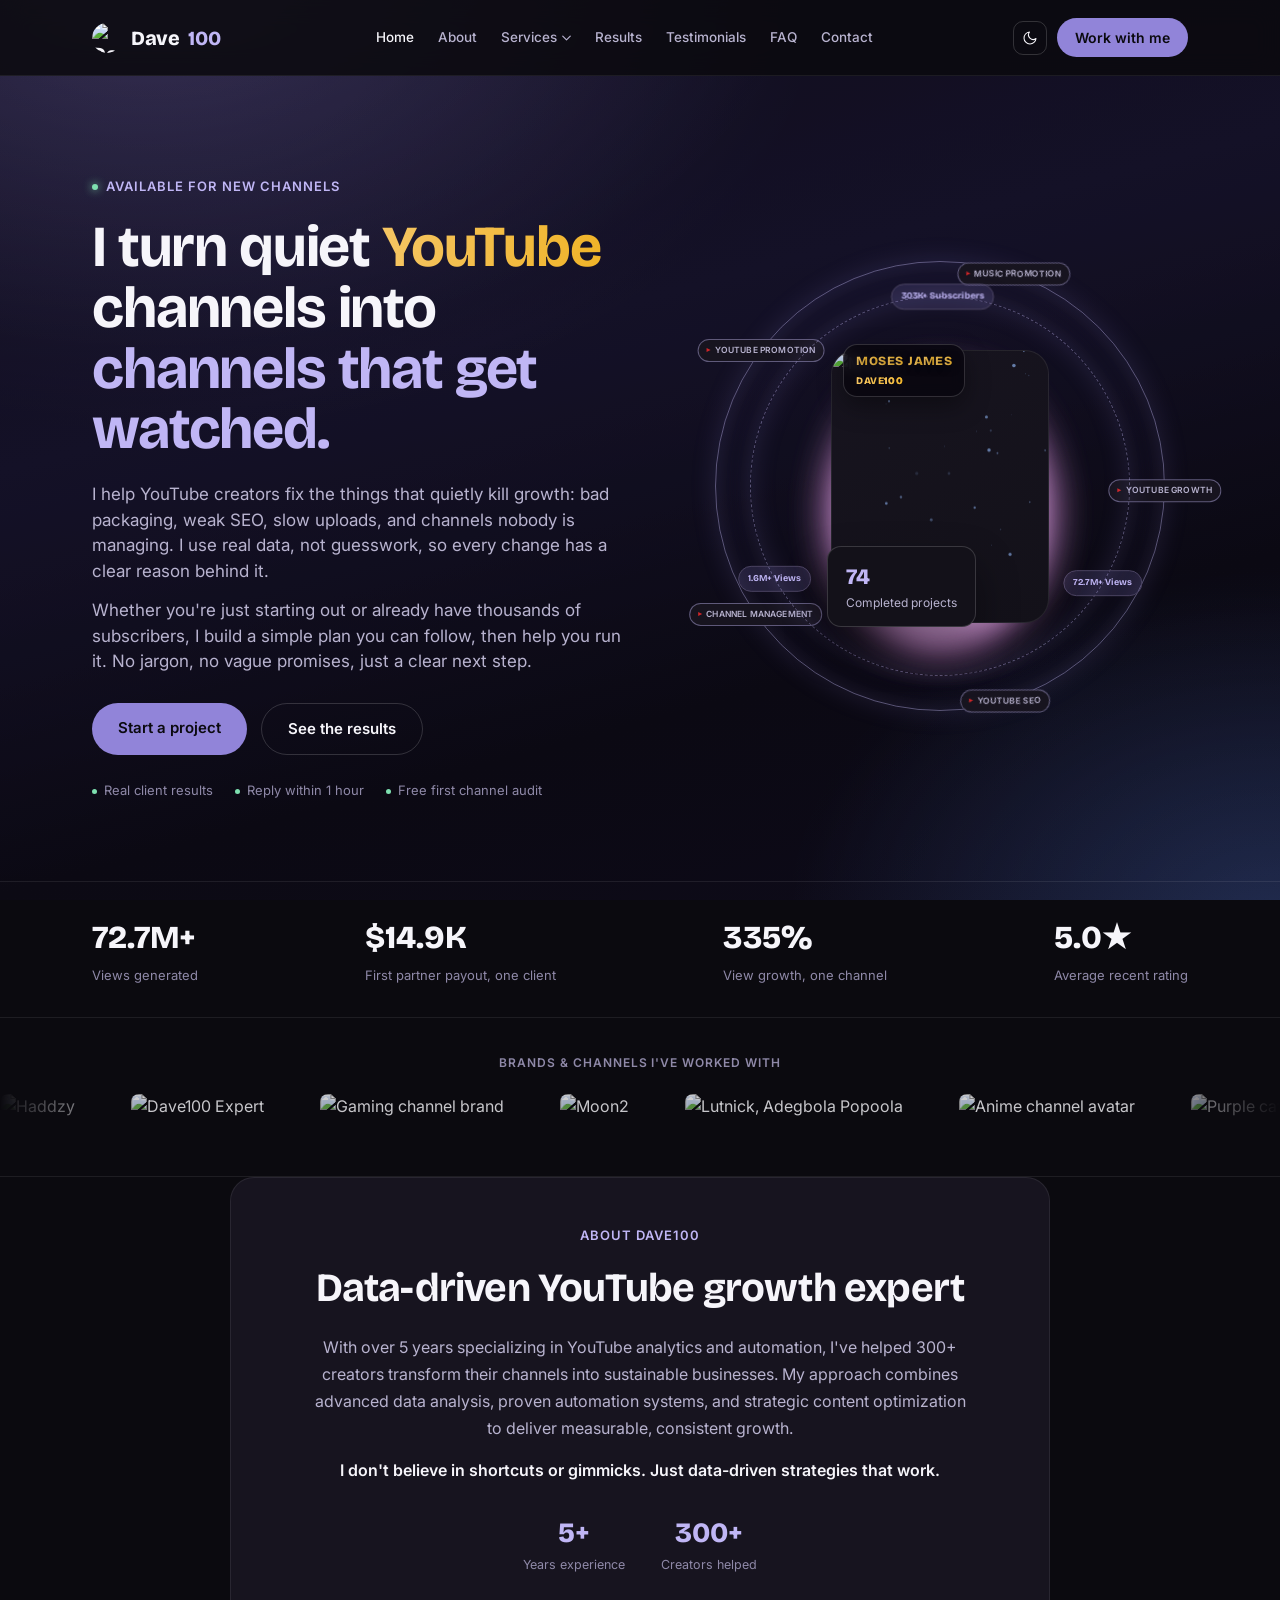
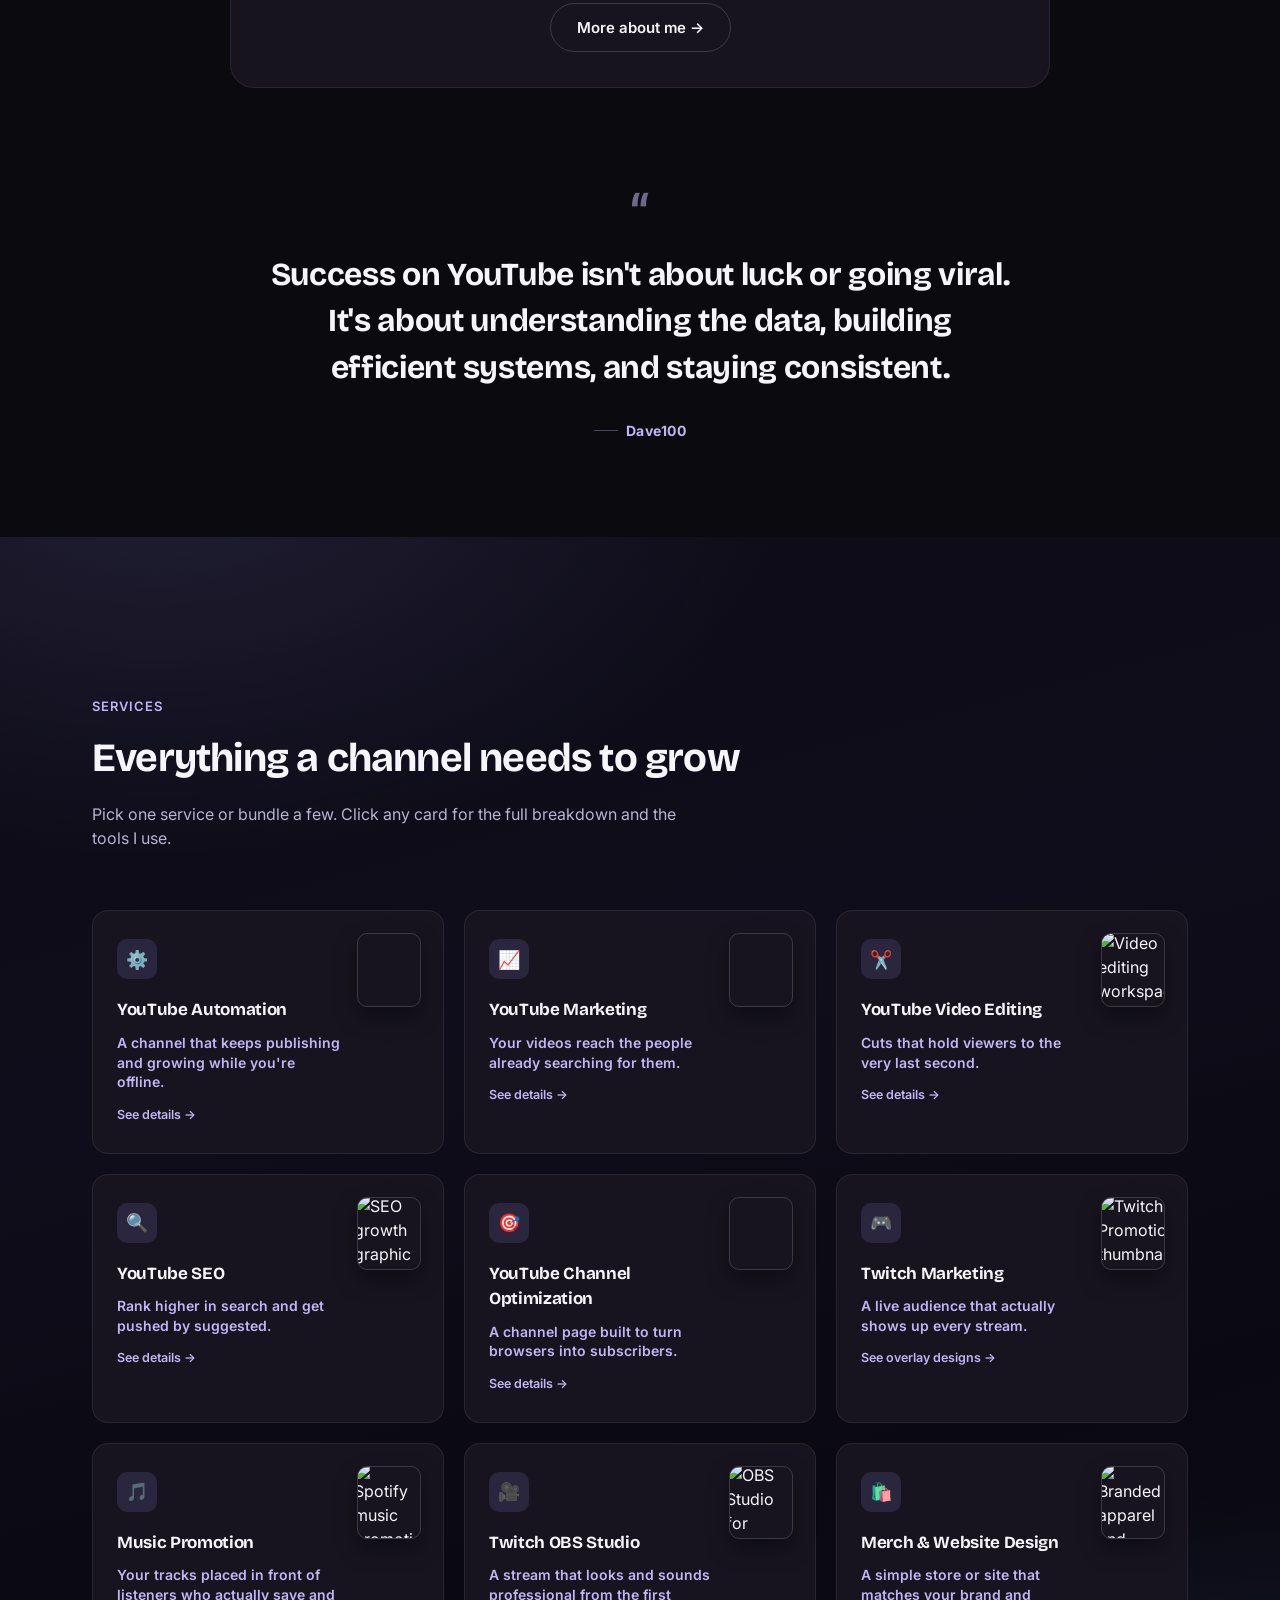
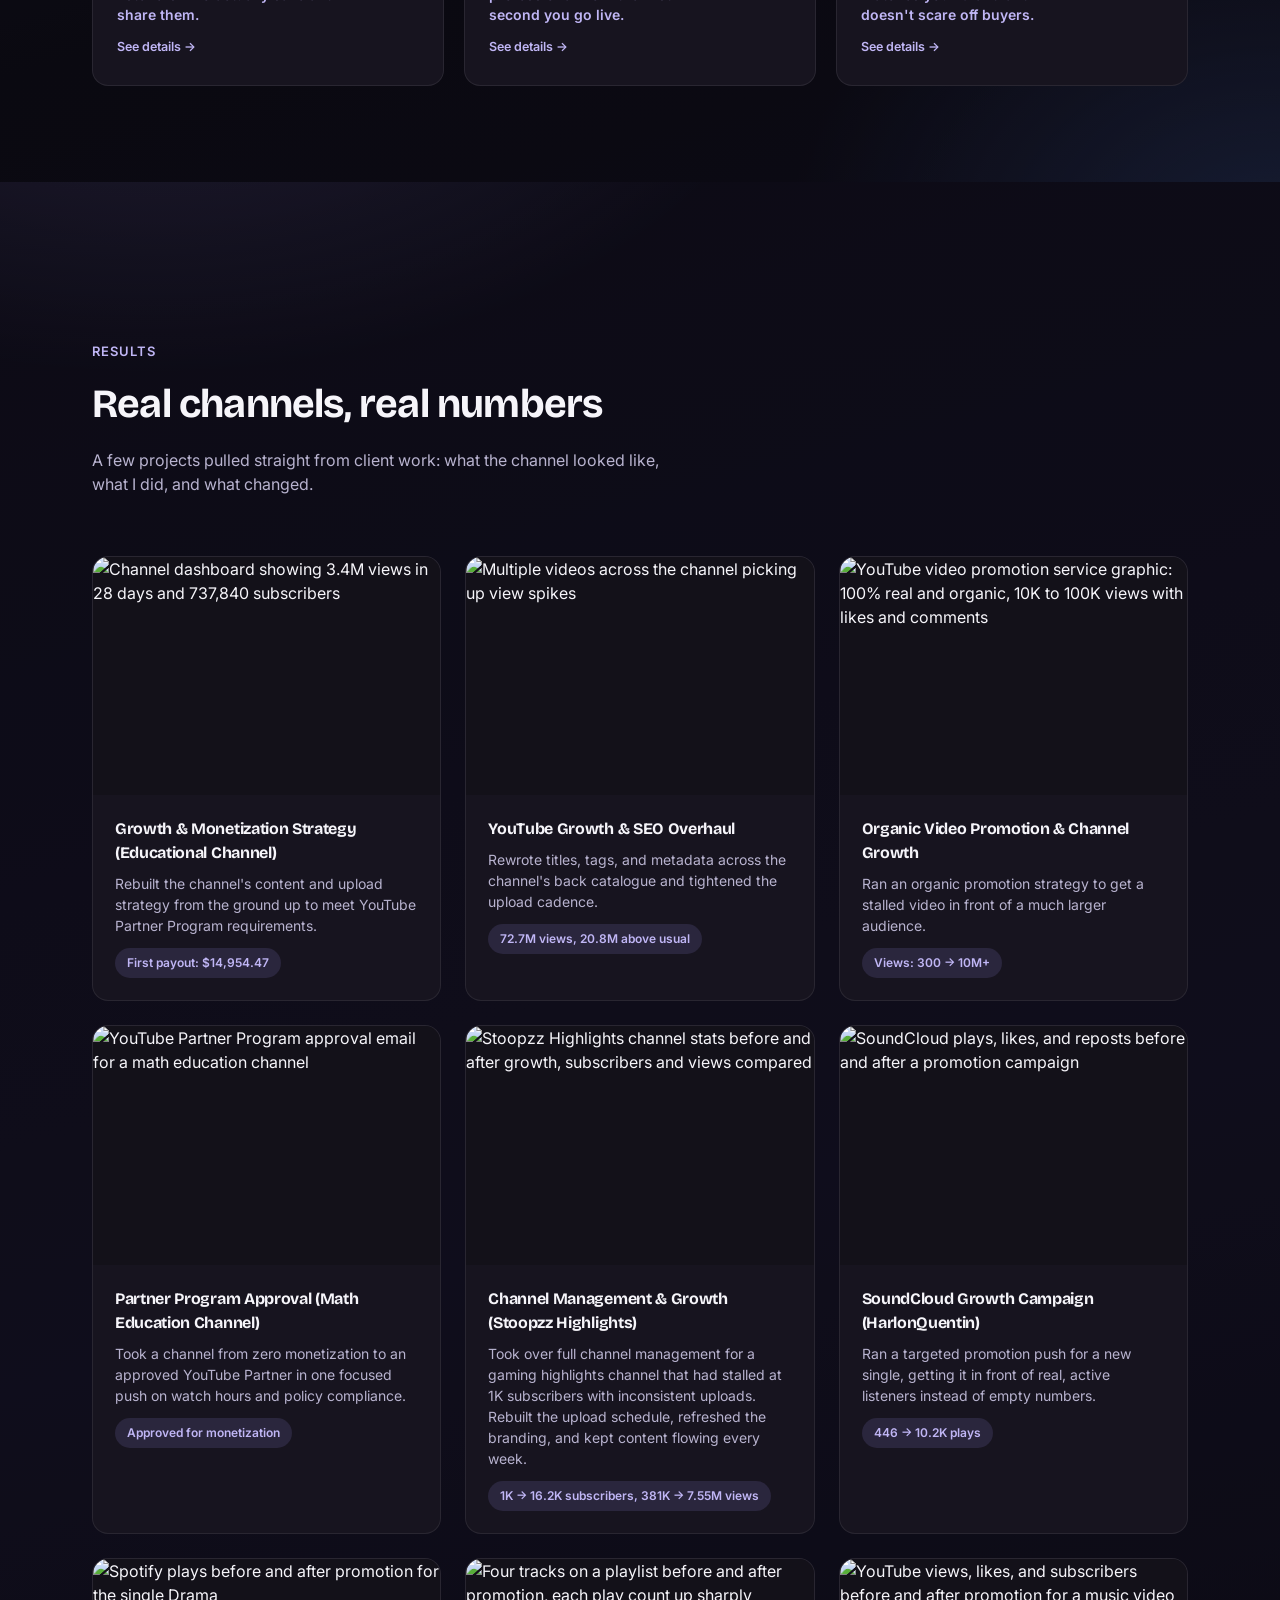
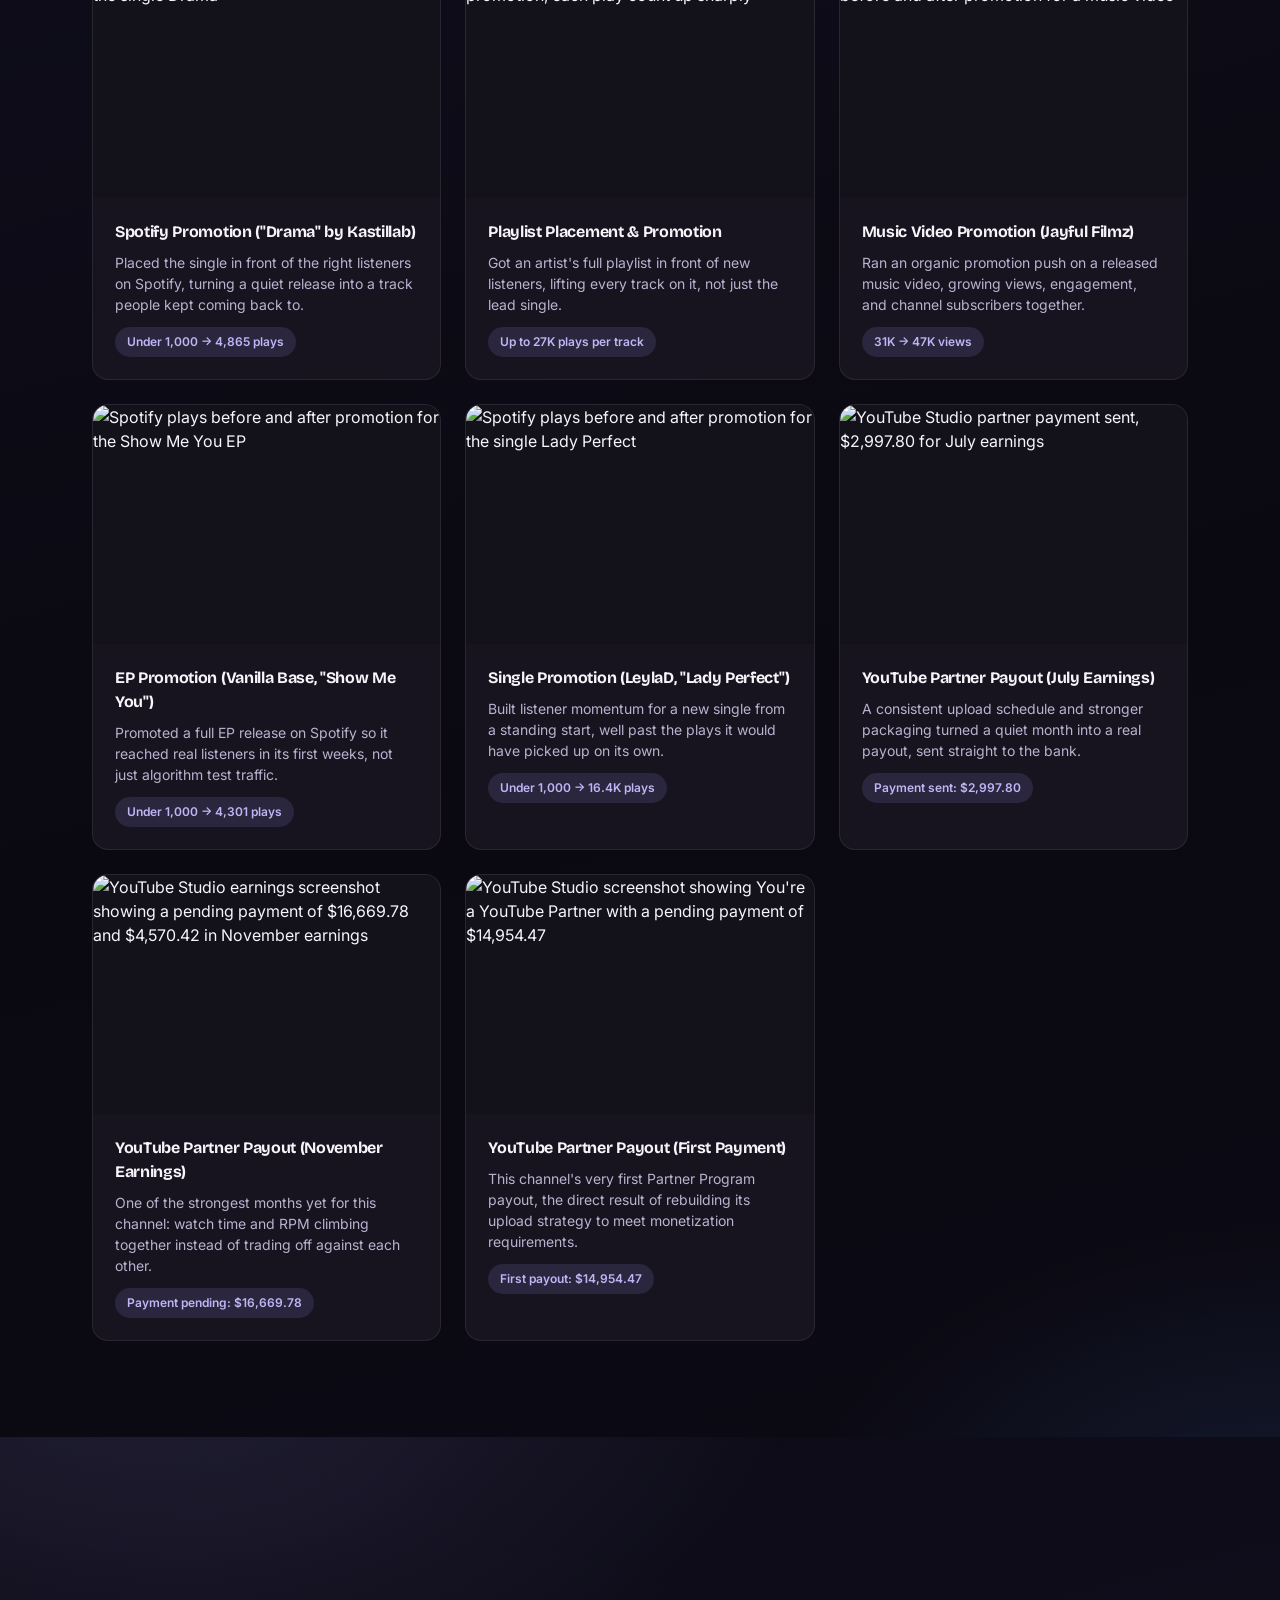
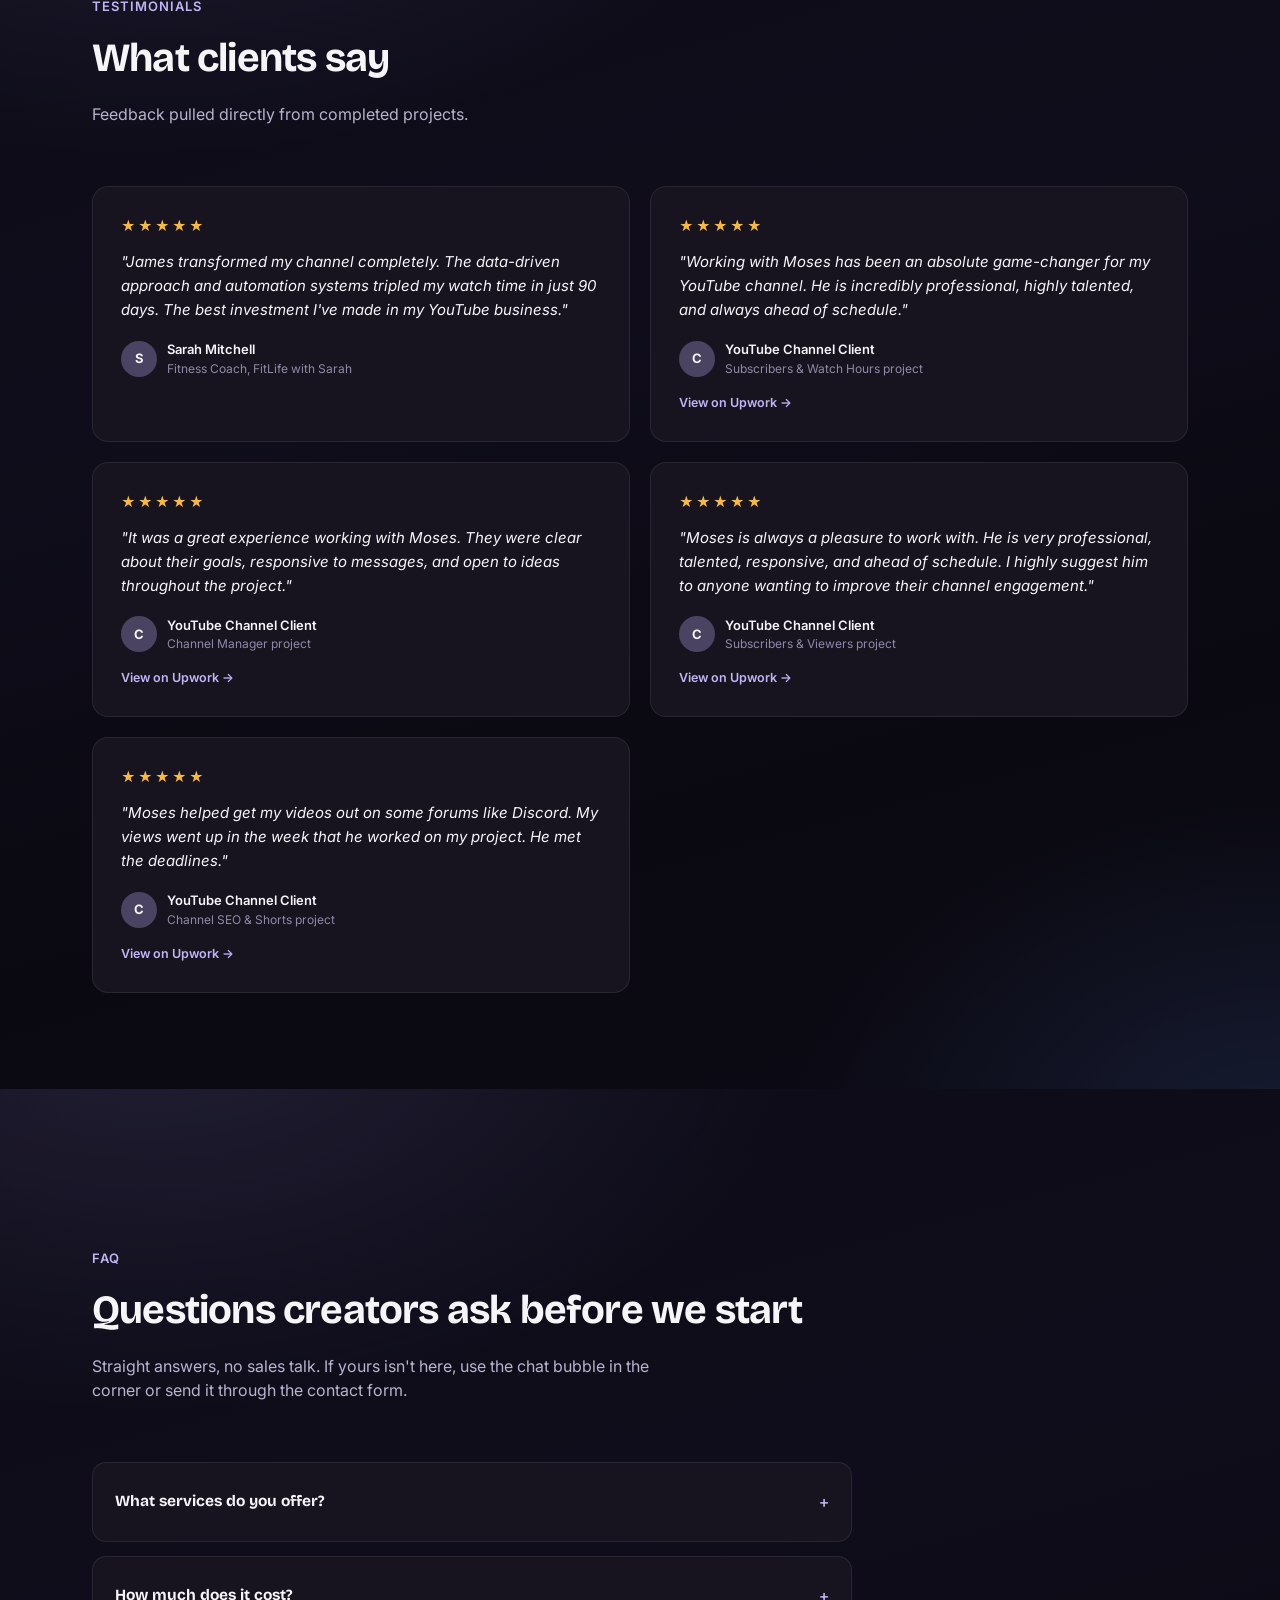
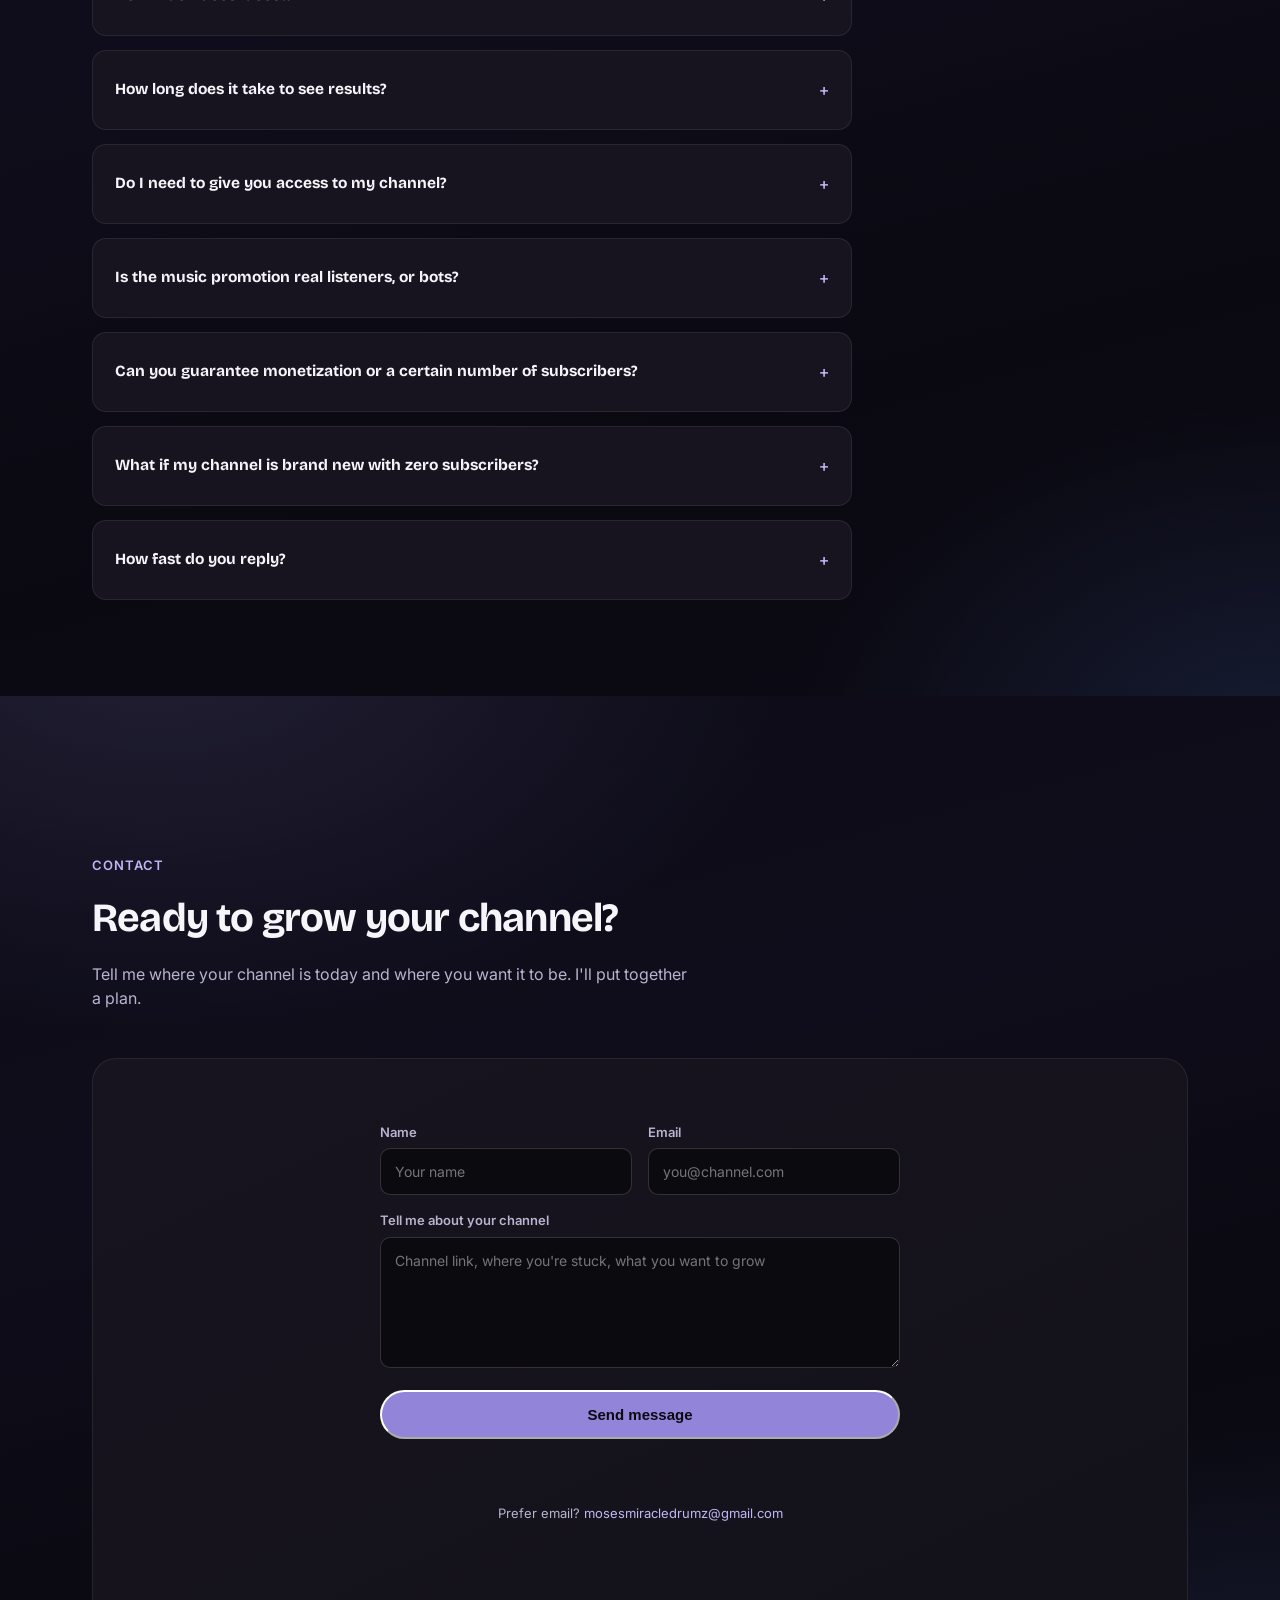
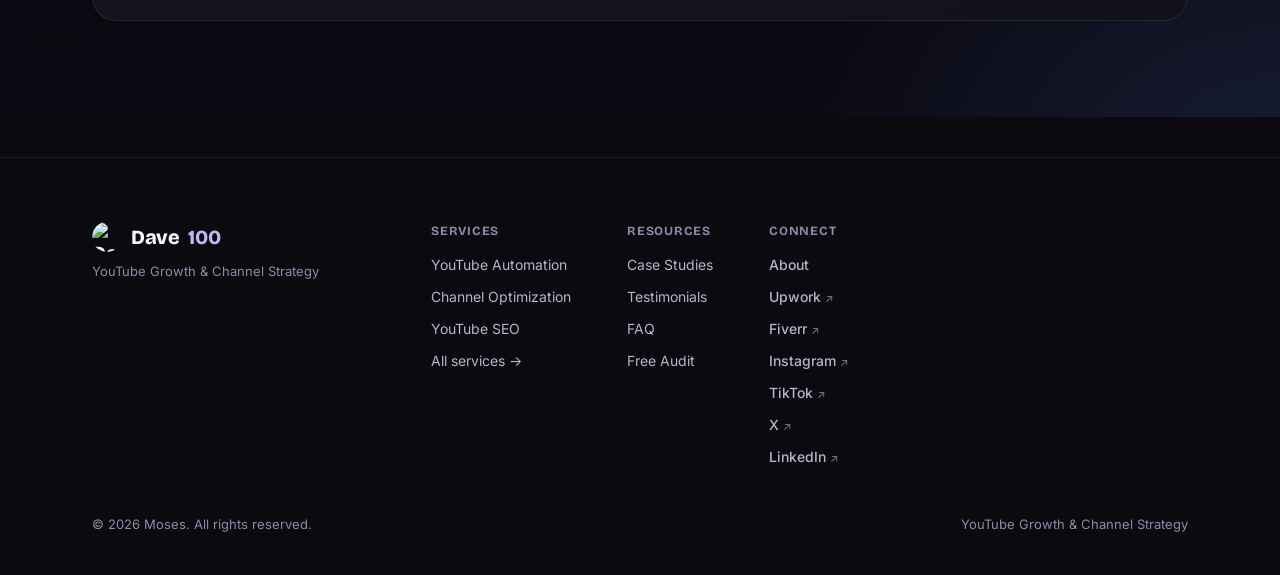
==== index.html @ 144887c0 "Initial commit: website structure and styling" ====
<!DOCTYPE html>
<html lang="en">
<head>
<meta charset="UTF-8">
<meta name="viewport" content="width=device-width, initial-scale=1.0">
<title>Dave100 | YouTube Growth & Channel Strategy</title>
<script>
(function(){
  try{
    var t = localStorage.getItem('moses-theme');
    document.documentElement.setAttribute('data-theme', t === 'light' ? 'light' : 'dark');
  }catch(e){}
  try{
    if('scrollRestoration' in history){ history.scrollRestoration = 'manual'; }
    if(!location.hash){ window.scrollTo(0, 0); }
  }catch(e){}
})();
</script>
<link rel="icon" type="image/png" sizes="32x32" href="images/favicon-32.png">
<link rel="icon" type="image/png" sizes="48x48" href="images/favicon-48.png">
<link rel="apple-touch-icon" href="images/favicon-180.png">
<link rel="preconnect" href="https://fonts.googleapis.com">
<link rel="preconnect" href="https://fonts.gstatic.com" crossorigin>
<link href="https://fonts.googleapis.com/css2?family=Bricolage+Grotesque:opsz,wght@12..96,400;12..96,500;12..96,600;12..96,700;12..96,800&family=Inter:wght@400;500;600;700&display=swap" rel="stylesheet">
<link rel="stylesheet" href="styles.css">
</head>
<body id="top">

<nav>
  <div class="nav-inner">
    <a href="#top" class="logo"><img src="images/logo-badge.png" alt="Dave100 logo" class="logo-icon">Dave<span>100</span></a>
    <div class="nav-links">
      <a href="#top" class="is-current">Home</a>
      <a href="about.html">About</a>
      <div class="nav-dropdown" id="servicesDropdown">
        <button type="button" class="nav-dropdown-trigger" id="servicesDropdownBtn" aria-expanded="false" aria-haspopup="true">
          Services
          <svg class="chevron" viewBox="0 0 12 8" aria-hidden="true"><path d="M1 1.5 6 6.5 11 1.5" stroke="currentColor" stroke-width="1.6" fill="none" stroke-linecap="round" stroke-linejoin="round"/></svg>
        </button>
        <div class="nav-dropdown-panel" id="servicesDropdownPanel" role="menu">
          <a href="services/automation.html" role="menuitem"><span>01</span>YouTube Automation</a>
          <a href="services/marketing.html" role="menuitem"><span>02</span>YouTube Marketing</a>
          <a href="services/editing.html" role="menuitem"><span>03</span>Video Editing</a>
          <a href="services/seo.html" role="menuitem"><span>04</span>YouTube SEO</a>
          <a href="services/optimization.html" role="menuitem"><span>05</span>Channel Optimization</a>
          <a href="services/twitch.html" role="menuitem"><span>06</span>Twitch Marketing</a>
          <a href="services/music.html" role="menuitem"><span>07</span>Music Promotion</a>
          <a href="services/obs-studio.html" role="menuitem"><span>08</span>Twitch OBS Studio</a>
          <a href="services/merch.html" role="menuitem"><span>09</span>Merch & Website Design</a>
        </div>
      </div>
      <a href="#results">Results</a>
      <a href="#testimonials">Testimonials</a>
      <a href="#faq">FAQ</a>
      <a href="#contact">Contact</a>
    </div>
    <div class="nav-right">
      <button type="button" class="nav-hamburger" id="navHamburger" aria-label="Open menu" aria-expanded="false" aria-controls="mobileDrawer">
        <svg viewBox="0 0 24 24" fill="none" aria-hidden="true"><circle cx="4" cy="6" r="1.3" fill="currentColor"/><path d="M9 6h11" stroke="currentColor" stroke-width="1.8" stroke-linecap="round"/><circle cx="4" cy="12" r="1.3" fill="currentColor"/><path d="M9 12h11" stroke="currentColor" stroke-width="1.8" stroke-linecap="round"/><circle cx="4" cy="18" r="1.3" fill="currentColor"/><path d="M9 18h11" stroke="currentColor" stroke-width="1.8" stroke-linecap="round"/></svg>
      </button>
      <button type="button" class="theme-toggle" id="themeToggle" aria-label="Switch to light mode" title="Switch theme">
        <svg class="icon icon-moon" viewBox="0 0 24 24" fill="none" aria-hidden="true"><path d="M21 12.79A9 9 0 1 1 11.21 3a7 7 0 0 0 9.79 9.79Z" stroke="currentColor" stroke-width="1.6" stroke-linecap="round" stroke-linejoin="round"/></svg>
        <svg class="icon icon-sun" viewBox="0 0 24 24" fill="none" aria-hidden="true"><circle cx="12" cy="12" r="4.5" stroke="currentColor" stroke-width="1.6"/><path d="M12 2.5v2.2M12 19.3v2.2M4.6 4.6l1.55 1.55M17.85 17.85l1.55 1.55M2.5 12h2.2M19.3 12h2.2M4.6 19.4l1.55-1.55M17.85 6.15l1.55-1.55" stroke="currentColor" stroke-width="1.6" stroke-linecap="round"/></svg>
      </button>
      <a href="#contact" class="nav-cta">Work with me</a>
    </div>
  </div>
</nav>

<div class="mobile-drawer-overlay" id="mobileDrawerOverlay" aria-hidden="true"></div>
<aside class="mobile-drawer" id="mobileDrawer" role="dialog" aria-label="Site menu" aria-hidden="true">
  <div class="mobile-drawer-head">
    <div class="logo">Dave<span>100</span></div>
    <button type="button" class="mobile-drawer-close" id="mobileDrawerClose" aria-label="Close menu">
      <svg viewBox="0 0 24 24" fill="none" aria-hidden="true"><path d="M6 6l12 12M18 6 6 18" stroke="currentColor" stroke-width="1.8" stroke-linecap="round"/></svg>
    </button>
  </div>
  <nav class="mobile-drawer-links" aria-label="Mobile site navigation">
    <a href="#top" class="is-current">Home</a>
    <a href="about.html">About</a>

    <div class="mobile-drawer-group" id="drawerServicesGroup">
      <button type="button" class="mobile-drawer-group-trigger" id="drawerServicesTrigger" aria-expanded="false">
        Services
        <svg class="chevron" viewBox="0 0 12 8" aria-hidden="true"><path d="M1 1.5 6 6.5 11 1.5" stroke="currentColor" stroke-width="1.6" fill="none" stroke-linecap="round" stroke-linejoin="round"/></svg>
      </button>
      <div class="mobile-drawer-group-panel">
        <div>
          <div class="mobile-drawer-sublinks">
          <a href="services/automation.html">YouTube Automation</a>
          <a href="services/marketing.html">YouTube Marketing</a>
          <a href="services/editing.html">YouTube Video Editing</a>
          <a href="services/seo.html">YouTube SEO</a>
          <a href="services/optimization.html">Channel Optimization</a>
          <a href="services/twitch.html">Twitch Marketing</a>
          <a href="services/music.html">Music Promotion</a>
          <a href="services/obs-studio.html">Twitch OBS Studio</a>
          <a href="services/merch.html">Merch & Website Design</a>
          </div>
        </div>
      </div>
    </div>


    <div class="mobile-drawer-section-title">Resources</div>
    <a href="#results">Results</a>
    <a href="#testimonials">Testimonials</a>
    <a href="#faq">FAQ</a>
    <a href="#contact">Contact</a>

    <div class="mobile-drawer-section-title">Connect</div>
          <a href="https://www.upwork.com/freelancers/~0114f103cef5f4c0cb?mp_source=share" target="_blank" rel="noopener noreferrer">Upwork <span class="ext-arrow">↗</span></a>
          <a href="https://www.fiverr.com/daveexpertsolut" target="_blank" rel="noopener noreferrer">Fiverr <span class="ext-arrow">↗</span></a>
          <a href="https://www.instagram.com/dave100expert?igsh=YXFxeG90dHRzeHRy" target="_blank" rel="noopener noreferrer">Instagram <span class="ext-arrow">↗</span></a>
          <a href="https://www.tiktok.com/@dave100pro?_r=1&_t=ZS-98qjq34Yhjo" target="_blank" rel="noopener noreferrer">TikTok <span class="ext-arrow">↗</span></a>
          <a href="https://x.com/mosesmiracle111?s=11" target="_blank" rel="noopener noreferrer">X <span class="ext-arrow">↗</span></a>
          <a href="https://www.linkedin.com/in/james-miracle-34a6613b3?utm_source=share_via&utm_content=profile&utm_medium=member_ios" target="_blank" rel="noopener noreferrer">LinkedIn <span class="ext-arrow">↗</span></a>
  </nav>
  <div class="mobile-drawer-foot">
    <a href="#contact" class="nav-cta">Work with me</a>
  </div>
</aside>

<header class="hero">
  <div class="hero-bg-video-wrap" aria-hidden="true">
    <video class="hero-bg-video" src="videos/about-page-bg.mp4" autoplay muted loop playsinline preload="metadata"></video>
  </div>
  <div class="wrap hero-grid">
    <div class="hero-intro">
      <div class="eyebrow">Available for new channels</div>
      <h1>I turn quiet <span class="rotating-word" id="rotatingWord">YouTube</span> channels into <span class="highlight">channels that get watched.</span></h1>
      <div class="hero-copy">
        <p>I help YouTube creators fix the things that quietly kill growth: bad packaging, weak SEO, slow uploads, and channels nobody is managing. I use real data, not guesswork, so every change has a clear reason behind it.</p>
        <p>Whether you're just starting out or already have thousands of subscribers, I build a simple plan you can follow, then help you run it. No jargon, no vague promises, just a clear next step.</p>
      </div>
      <div class="hero-ctas">
        <a href="#contact" class="btn-primary">Start a project</a>
        <a href="#results" class="btn-secondary">See the results</a>
      </div>
      <div class="hero-trust">
        <span>Real client results</span>
        <span>Reply within 1 hour</span>
        <span>Free first channel audit</span>
      </div>
    </div>
    <div class="hero-orbit" id="heroOrbit">
      <div class="orbit-ring orbit-ring-outer" aria-hidden="true">
        <div class="orbit-item" style="--angle:0deg"><span class="orbit-label"><i class="orbit-mark"></i>YouTube Growth</span></div>
        <div class="orbit-item" style="--angle:72deg"><span class="orbit-label"><i class="orbit-mark"></i>YouTube SEO</span></div>
        <div class="orbit-item" style="--angle:144deg"><span class="orbit-label"><i class="orbit-mark"></i>Channel Management</span></div>
        <div class="orbit-item" style="--angle:216deg"><span class="orbit-label"><i class="orbit-mark"></i>YouTube Promotion</span></div>
        <div class="orbit-item" style="--angle:288deg"><span class="orbit-label"><i class="orbit-mark"></i>Music Promotion</span></div>
      </div>
      <div class="orbit-ring orbit-ring-inner" aria-hidden="true">
        <div class="orbit-item orbit-badge-item" style="--angle:30deg"><span class="orbit-badge">72.7M+ Views</span></div>
        <div class="orbit-item orbit-badge-item" style="--angle:150deg"><span class="orbit-badge">1.6M+ Views</span></div>
        <div class="orbit-item orbit-badge-item" style="--angle:270deg"><span class="orbit-badge">303K+ Subscribers</span></div>
      </div>
      <div class="hero-photo-wrap">
        <div class="hero-photo-roll" aria-hidden="true">
          <span></span><span></span><span></span>
        </div>
        <div class="hero-photo" id="heroPhoto">
          <video class="hero-photo-glow" src="videos/hero-profile-glow.mp4" autoplay muted loop playsinline preload="metadata" aria-hidden="true"></video>
          <canvas class="hero-bg-particles" id="heroBgParticles" aria-hidden="true"></canvas>
          <img src="images/profile-cutout.png" alt="Moses" id="heroPhotoImg">
          <div class="hero-sweep" aria-hidden="true"></div>
        </div>
        <div class="hero-signature">
          <div class="hero-name" id="heroName" data-text="Moses James"></div>
          <div class="hero-logo">DAVE<em>100</em></div>
        </div>
        <div class="hero-stat-chip">
          <div class="num" data-count="74" data-decimals="0">74</div>
          <div class="label">Completed projects</div>
        </div>
      </div>
    </div>
  </div>
</header>

<div class="statbar reveal">
  <div class="wrap statbar-inner">
    <div class="stat"><div class="num" data-count="72.7" data-suffix="M+" data-decimals="1">72.7M+</div><div class="label">Views generated</div></div>
    <div class="stat"><div class="num" data-count="14.9" data-prefix="$" data-suffix="K" data-decimals="1">$14.9K</div><div class="label">First partner payout, one client</div></div>
    <div class="stat"><div class="num" data-count="335" data-suffix="%" data-decimals="0">335%</div><div class="label">View growth, one channel</div></div>
    <div class="stat"><div class="num" data-count="5.0" data-suffix="★" data-decimals="1">5.0★</div><div class="label">Average recent rating</div></div>
  </div>
</div>

<div class="logo-ticker-wrap reveal">
  <div class="logo-ticker-label">Brands & channels I've worked with</div>
  <div class="logo-ticker">
    <div class="logo-ticker-track">
      <img src="images/logo-haddzy.jpg" alt="Haddzy">
      <img src="images/logo-dave100expert.jpg" alt="Dave100 Expert">
      <img src="images/logo-gamer-neon.jpg" alt="Gaming channel brand">
      <img src="images/logo-moon2.png" alt="Moon2">
      <img src="images/logo-lutnick.png" alt="Lutnick, Adegbola Popoola">
      <img src="images/logo-anime-avatar.jpg" alt="Anime channel avatar">
      <img src="images/logo-purple-cat.webp" alt="Purple cat channel avatar">
      <img src="images/logo-studio-setup-purple.jpg" alt="Music production studio setup">
      <img src="images/logo-gaming-setup-red.jpg" alt="Gaming streaming setup">
      <img src="images/logo-panel-template-red.jpg" alt="Twitch panel template, red theme">
      <img src="images/logo-panel-template-blue.jpg" alt="Twitch overlay template, blue theme">
      <img src="images/logo-shinochu.jpg" alt="Shinochu channel logo">
      <img src="images/logo-daxua-gaming.jpg" alt="Daxua Gaming channel logo">
      <img src="images/logo-gaming-careers-setup.jpg" alt="Gaming Careers streaming setup">
      <img src="images/logo-game-room-neon.jpg" alt="Neon Game Room setup">
      <img src="images/logo-purple-rgb-desk.jpg" alt="Purple RGB gaming desk setup">
      <img src="images/proof-twitch-overlay-template-purple.jpg" alt="Purple Twitch overlay template">
      <img src="images/logo-haddzy.jpg" alt="Haddzy" aria-hidden="true">
      <img src="images/logo-dave100expert.jpg" alt="Dave100 Expert" aria-hidden="true">
      <img src="images/logo-gamer-neon.jpg" alt="Gaming channel brand" aria-hidden="true">
      <img src="images/logo-moon2.png" alt="Moon2" aria-hidden="true">
      <img src="images/logo-lutnick.png" alt="Lutnick, Adegbola Popoola" aria-hidden="true">
      <img src="images/logo-anime-avatar.jpg" alt="Anime channel avatar" aria-hidden="true">
      <img src="images/logo-purple-cat.webp" alt="Purple cat channel avatar" aria-hidden="true">
      <img src="images/logo-studio-setup-purple.jpg" alt="Music production studio setup" aria-hidden="true">
      <img src="images/logo-gaming-setup-red.jpg" alt="Gaming streaming setup" aria-hidden="true">
      <img src="images/logo-panel-template-red.jpg" alt="Twitch panel template, red theme" aria-hidden="true">
      <img src="images/logo-panel-template-blue.jpg" alt="Twitch overlay template, blue theme" aria-hidden="true">
      <img src="images/logo-shinochu.jpg" alt="Shinochu channel logo" aria-hidden="true">
      <img src="images/logo-daxua-gaming.jpg" alt="Daxua Gaming channel logo" aria-hidden="true">
      <img src="images/logo-gaming-careers-setup.jpg" alt="Gaming Careers streaming setup" aria-hidden="true">
      <img src="images/logo-game-room-neon.jpg" alt="Neon Game Room setup" aria-hidden="true">
      <img src="images/logo-purple-rgb-desk.jpg" alt="Purple RGB gaming desk setup" aria-hidden="true">
      <img src="images/proof-twitch-overlay-template-purple.jpg" alt="Purple Twitch overlay template" aria-hidden="true">
    </div>
  </div>
</div>

<section class="section about-preview" id="about-preview">
  <div class="wrap">
    <div class="about-preview-inner reveal">
      <span class="section-eyebrow">About Dave100</span>
      <h2>Data-driven YouTube growth expert</h2>
      <p>With over 5 years specializing in YouTube analytics and automation, I've helped 300+ creators transform their channels into sustainable businesses. My approach combines advanced data analysis, proven automation systems, and strategic content optimization to deliver measurable, consistent growth.</p>
      <p class="about-preview-emphasis">I don't believe in shortcuts or gimmicks. Just data-driven strategies that work.</p>
      <div class="about-preview-stats">
        <div class="stat"><div class="num">5+</div><div class="label">Years experience</div></div>
        <div class="stat"><div class="num">300+</div><div class="label">Creators helped</div></div>
      </div>
      <a href="about.html" class="btn-secondary">More about me →</a>
    </div>
  </div>
</section>

<section class="section quote-section" id="quote">
  <div class="wrap">
    <blockquote class="pull-quote reveal">
      <span class="quote-mark" aria-hidden="true">&ldquo;</span>
      <p>Success on YouTube isn't about luck or going viral. It's about understanding the data, building efficient systems, and staying consistent.</p>
      <cite>Dave100</cite>
    </blockquote>
  </div>
</section>

<section class="section service-has-bg-video" id="services">
  <div class="service-bg-video-wrap" aria-hidden="true">
    <video class="service-bg-video" src="videos/about-page-bg.mp4" autoplay muted loop playsinline preload="metadata"></video>
  </div>
  <div class="wrap">
    <div class="page-hero reveal" style="margin-bottom:52px;">
      <span class="section-eyebrow">Services</span>
      <h2>Everything a channel needs to grow</h2>
      <p>Pick one service or bundle a few. Click any card for the full breakdown and the tools I use.</p>
    </div>
    <div class="services-grid">
      <a class="service-card" id="service-automation" href="services/automation.html">
        <div class="service-proof"><video src="videos/promo-automation.mp4" poster="images/poster-promo-automation.jpg" autoplay muted loop playsinline preload="metadata"></video></div>
        <div class="service-icon">⚙️</div>
        <h3>YouTube Automation</h3>
        <div class="service-outcome">A channel that keeps publishing and growing while you're offline.</div>
        <span class="service-card-hint">See details →</span>
      </a>
      <a class="service-card" id="service-marketing" href="services/marketing.html">
        <div class="service-proof"><video src="videos/promo-marketing-bg.mp4" poster="images/poster-promo-marketing.jpg" autoplay muted loop playsinline preload="metadata"></video></div>
        <div class="service-icon">📈</div>
        <h3>YouTube Marketing</h3>
        <div class="service-outcome">Your videos reach the people already searching for them.</div>
        <span class="service-card-hint">See details →</span>
      </a>
      <a class="service-card" id="service-editing" href="services/editing.html">
        <div class="service-proof"><img src="images/proof-video-editor.jpg" alt="Video editing workspace, raw footage turned into a polished cut"></div>
        <div class="service-icon">✂️</div>
        <h3>YouTube Video Editing</h3>
        <div class="service-outcome">Cuts that hold viewers to the very last second.</div>
        <span class="service-card-hint">See details →</span>
      </a>
      <a class="service-card" id="service-seo" href="services/seo.html">
        <div class="service-proof"><img src="images/proof-seo-graphic.jpg" alt="SEO growth graphic representing search ranking improvements"></div>
        <div class="service-icon">🔍</div>
        <h3>YouTube SEO</h3>
        <div class="service-outcome">Rank higher in search and get pushed by suggested.</div>
        <span class="service-card-hint">See details →</span>
      </a>
      <a class="service-card" id="service-optimization" href="services/optimization.html">
        <div class="service-proof"><video src="videos/promo-optimization.mp4" poster="images/poster-promo-optimization.jpg" autoplay muted loop playsinline preload="metadata"></video></div>
        <div class="service-icon">🎯</div>
        <h3>YouTube Channel Optimization</h3>
        <div class="service-outcome">A channel page built to turn browsers into subscribers.</div>
        <span class="service-card-hint">See details →</span>
      </a>
      <a class="service-card" id="service-twitch" href="services/twitch.html">
        <div class="service-proof"><img src="images/proof-twitch-promo-thumb.webp" alt="Twitch Promotion thumbnail"></div>
        <div class="service-icon">🎮</div>
        <h3>Twitch Marketing</h3>
        <div class="service-outcome">A live audience that actually shows up every stream.</div>
        <span class="service-card-hint">See overlay designs →</span>
      </a>
      <a class="service-card" id="service-music" href="services/music.html">
        <div class="service-proof"><img src="images/proof-music-promo.jpg" alt="Spotify music promotion graphic: real plays, SEO, organic growth"></div>
        <div class="service-icon">🎵</div>
        <h3>Music Promotion</h3>
        <div class="service-outcome">Your tracks placed in front of listeners who actually save and share them.</div>
        <span class="service-card-hint">See details →</span>
      </a>
      <a class="service-card" id="service-obs-studio" href="services/obs-studio.html">
        <div class="service-proof"><img src="images/proof-obs-studio-thumb.webp" alt="OBS Studio for Beginners setup walkthrough"></div>
        <div class="service-icon">🎥</div>
        <h3>Twitch OBS Studio</h3>
        <div class="service-outcome">A stream that looks and sounds professional from the first second you go live.</div>
        <span class="service-card-hint">See details →</span>
      </a>
      <a class="service-card" id="service-merch" href="services/merch.html">
        <div class="service-proof"><img src="images/merch-mockup-apparel-drinkware.jpg" alt="Branded apparel and drinkware merch mockup set"></div>
        <div class="service-icon">🛍️</div>
        <h3>Merch & Website Design</h3>
        <div class="service-outcome">A simple store or site that matches your brand and doesn't scare off buyers.</div>
        <span class="service-card-hint">See details →</span>
      </a>
    </div>
  </div>
</section>

<section class="section service-has-bg-video" id="results">
  <div class="service-bg-video-wrap" aria-hidden="true">
    <video class="service-bg-video" src="videos/about-page-bg.mp4" autoplay muted loop playsinline preload="metadata"></video>
  </div>
  <div class="wrap">
    <div class="page-hero reveal" style="margin-bottom:52px;">
      <span class="section-eyebrow">Results</span>
      <h2>Real channels, real numbers</h2>
      <p>A few projects pulled straight from client work: what the channel looked like, what I did, and what changed.</p>
    </div>
    <div class="results-grid">
      <div class="result-card">
        <div class="result-image"><img src="images/proof-channel-dashboard.png" alt="Channel dashboard showing 3.4M views in 28 days and 737,840 subscribers"></div>
        <div class="result-body">
          <h3>Growth & Monetization Strategy (Educational Channel)</h3>
          <p>Rebuilt the channel's content and upload strategy from the ground up to meet YouTube Partner Program requirements.</p>
          <span class="result-outcome">First payout: $14,954.47</span>
        </div>
      </div>
      <div class="result-card">
        <div class="result-image"><img src="images/proof-views-collage.jpg" alt="Multiple videos across the channel picking up view spikes"></div>
        <div class="result-body">
          <h3>YouTube Growth & SEO Overhaul</h3>
          <p>Rewrote titles, tags, and metadata across the channel's back catalogue and tightened the upload cadence.</p>
          <span class="result-outcome">72.7M views, 20.8M above usual</span>
        </div>
      </div>
      <div class="result-card">
        <div class="result-image"><img src="images/proof-video-promotion.png" alt="YouTube video promotion service graphic: 100% real and organic, 10K to 100K views with likes and comments"></div>
        <div class="result-body">
          <h3>Organic Video Promotion & Channel Growth</h3>
          <p>Ran an organic promotion strategy to get a stalled video in front of a much larger audience.</p>
          <span class="result-outcome">Views: 300 → 10M+</span>
        </div>
      </div>
      <div class="result-card">
        <div class="result-image"><img src="images/proof-partner-approval.jpg" alt="YouTube Partner Program approval email for a math education channel"></div>
        <div class="result-body">
          <h3>Partner Program Approval (Math Education Channel)</h3>
          <p>Took a channel from zero monetization to an approved YouTube Partner in one focused push on watch hours and policy compliance.</p>
          <span class="result-outcome">Approved for monetization</span>
        </div>
      </div>
      <div class="result-card">
        <div class="result-image"><img src="images/proof-channel-stoopzz.png" alt="Stoopzz Highlights channel stats before and after growth, subscribers and views compared"></div>
        <div class="result-body">
          <h3>Channel Management & Growth (Stoopzz Highlights)</h3>
          <p>Took over full channel management for a gaming highlights channel that had stalled at 1K subscribers with inconsistent uploads. Rebuilt the upload schedule, refreshed the branding, and kept content flowing every week.</p>
          <span class="result-outcome">1K → 16.2K subscribers, 381K → 7.55M views</span>
        </div>
      </div>
      <div class="result-card">
        <div class="result-image"><img src="images/proof-music-soundcloud.jpg" alt="SoundCloud plays, likes, and reposts before and after a promotion campaign"></div>
        <div class="result-body">
          <h3>SoundCloud Growth Campaign (HarlonQuentin)</h3>
          <p>Ran a targeted promotion push for a new single, getting it in front of real, active listeners instead of empty numbers.</p>
          <span class="result-outcome">446 → 10.2K plays</span>
        </div>
      </div>
      <div class="result-card">
        <div class="result-image"><img src="images/proof-music-spotify.jpg" alt="Spotify plays before and after promotion for the single Drama"></div>
        <div class="result-body">
          <h3>Spotify Promotion ("Drama" by Kastillab)</h3>
          <p>Placed the single in front of the right listeners on Spotify, turning a quiet release into a track people kept coming back to.</p>
          <span class="result-outcome">Under 1,000 → 4,865 plays</span>
        </div>
      </div>
      <div class="result-card">
        <div class="result-image"><img src="images/proof-music-playlist.jpg" alt="Four tracks on a playlist before and after promotion, each play count up sharply"></div>
        <div class="result-body">
          <h3>Playlist Placement & Promotion</h3>
          <p>Got an artist's full playlist in front of new listeners, lifting every track on it, not just the lead single.</p>
          <span class="result-outcome">Up to 27K plays per track</span>
        </div>
      </div>
      <div class="result-card">
        <div class="result-image"><img src="images/proof-music-youtube.jpg" alt="YouTube views, likes, and subscribers before and after promotion for a music video"></div>
        <div class="result-body">
          <h3>Music Video Promotion (Jayful Filmz)</h3>
          <p>Ran an organic promotion push on a released music video, growing views, engagement, and channel subscribers together.</p>
          <span class="result-outcome">31K → 47K views</span>
        </div>
      </div>
      <div class="result-card">
        <div class="result-image"><img src="images/proof-music-vanillabase.jpg" alt="Spotify plays before and after promotion for the Show Me You EP"></div>
        <div class="result-body">
          <h3>EP Promotion (Vanilla Base, "Show Me You")</h3>
          <p>Promoted a full EP release on Spotify so it reached real listeners in its first weeks, not just algorithm test traffic.</p>
          <span class="result-outcome">Under 1,000 → 4,301 plays</span>
        </div>
      </div>
      <div class="result-card">
        <div class="result-image"><img src="images/proof-music-leylad.jpg" alt="Spotify plays before and after promotion for the single Lady Perfect"></div>
        <div class="result-body">
          <h3>Single Promotion (LeylaD, "Lady Perfect")</h3>
          <p>Built listener momentum for a new single from a standing start, well past the plays it would have picked up on its own.</p>
          <span class="result-outcome">Under 1,000 → 16.4K plays</span>
        </div>
      </div>
      <div class="result-card">
        <div class="result-image"><img src="images/proof-payout-2997.jpg" alt="YouTube Studio partner payment sent, $2,997.80 for July earnings"></div>
        <div class="result-body">
          <h3>YouTube Partner Payout (July Earnings)</h3>
          <p>A consistent upload schedule and stronger packaging turned a quiet month into a real payout, sent straight to the bank.</p>
          <span class="result-outcome">Payment sent: $2,997.80</span>
        </div>
      </div>
      <div class="result-card">
        <div class="result-image"><img src="images/proof-payout-16669.jpg" alt="YouTube Studio earnings screenshot showing a pending payment of $16,669.78 and $4,570.42 in November earnings"></div>
        <div class="result-body">
          <h3>YouTube Partner Payout (November Earnings)</h3>
          <p>One of the strongest months yet for this channel: watch time and RPM climbing together instead of trading off against each other.</p>
          <span class="result-outcome">Payment pending: $16,669.78</span>
        </div>
      </div>
      <div class="result-card">
        <div class="result-image"><img src="images/proof-payout-14954.jpg" alt="YouTube Studio screenshot showing You're a YouTube Partner with a pending payment of $14,954.47"></div>
        <div class="result-body">
          <h3>YouTube Partner Payout (First Payment)</h3>
          <p>This channel's very first Partner Program payout, the direct result of rebuilding its upload strategy to meet monetization requirements.</p>
          <span class="result-outcome">First payout: $14,954.47</span>
        </div>
      </div>
    </div>
  </div>
</section>

<section class="section service-has-bg-video" id="testimonials">
  <div class="service-bg-video-wrap" aria-hidden="true">
    <video class="service-bg-video" src="videos/about-page-bg.mp4" autoplay muted loop playsinline preload="metadata"></video>
  </div>
  <div class="wrap">
    <div class="page-hero reveal" style="margin-bottom:52px;">
      <span class="section-eyebrow">Testimonials</span>
      <h2>What clients say</h2>
      <p>Feedback pulled directly from completed projects.</p>
    </div>
    <div class="testimonial-grid">
      <div class="testimonial-card">
        <div class="stars">★★★★★</div>
        <p>"James transformed my channel completely. The data-driven approach and automation systems tripled my watch time in just 90 days. The best investment I've made in my YouTube business."</p>
        <div class="testimonial-meta">
          <div class="testimonial-avatar">S</div>
          <div><div class="testimonial-name">Sarah Mitchell</div><div class="testimonial-role">Fitness Coach, FitLife with Sarah</div></div>
        </div>
      </div>
      <a class="testimonial-card" href="https://www.upwork.com/freelancers/~0114f103cef5f4c0cb?mp_source=share" target="_blank" rel="noopener noreferrer">
        <div class="stars">★★★★★</div>
        <p>"Working with Moses has been an absolute game-changer for my YouTube channel. He is incredibly professional, highly talented, and always ahead of schedule."</p>
        <div class="testimonial-meta">
          <div class="testimonial-avatar">C</div>
          <div><div class="testimonial-name">YouTube Channel Client</div><div class="testimonial-role">Subscribers & Watch Hours project</div></div>
        </div>
        <div class="testimonial-link">View on Upwork →</div>
      </a>
      <a class="testimonial-card" href="https://www.upwork.com/freelancers/~0114f103cef5f4c0cb?mp_source=share" target="_blank" rel="noopener noreferrer">
        <div class="stars">★★★★★</div>
        <p>"It was a great experience working with Moses. They were clear about their goals, responsive to messages, and open to ideas throughout the project."</p>
        <div class="testimonial-meta">
          <div class="testimonial-avatar">C</div>
          <div><div class="testimonial-name">YouTube Channel Client</div><div class="testimonial-role">Channel Manager project</div></div>
        </div>
        <div class="testimonial-link">View on Upwork →</div>
      </a>
      <a class="testimonial-card" href="https://www.upwork.com/freelancers/~0114f103cef5f4c0cb?mp_source=share" target="_blank" rel="noopener noreferrer">
        <div class="stars">★★★★★</div>
        <p>"Moses is always a pleasure to work with. He is very professional, talented, responsive, and ahead of schedule. I highly suggest him to anyone wanting to improve their channel engagement."</p>
        <div class="testimonial-meta">
          <div class="testimonial-avatar">C</div>
          <div><div class="testimonial-name">YouTube Channel Client</div><div class="testimonial-role">Subscribers & Viewers project</div></div>
        </div>
        <div class="testimonial-link">View on Upwork →</div>
      </a>
      <a class="testimonial-card" href="https://www.upwork.com/freelancers/~0114f103cef5f4c0cb?mp_source=share" target="_blank" rel="noopener noreferrer">
        <div class="stars">★★★★★</div>
        <p>"Moses helped get my videos out on some forums like Discord. My views went up in the week that he worked on my project. He met the deadlines."</p>
        <div class="testimonial-meta">
          <div class="testimonial-avatar">C</div>
          <div><div class="testimonial-name">YouTube Channel Client</div><div class="testimonial-role">Channel SEO & Shorts project</div></div>
        </div>
        <div class="testimonial-link">View on Upwork →</div>
      </a>
    </div>
  </div>
</section>

<section class="section service-has-bg-video" id="faq">
  <div class="service-bg-video-wrap" aria-hidden="true">
    <video class="service-bg-video" src="videos/about-page-bg.mp4" autoplay muted loop playsinline preload="metadata"></video>
  </div>
  <div class="wrap">
    <div class="page-hero reveal" style="margin-bottom:52px;">
      <span class="section-eyebrow">FAQ</span>
      <h2>Questions creators ask before we start</h2>
      <p>Straight answers, no sales talk. If yours isn't here, use the chat bubble in the corner or send it through the contact form.</p>
    </div>
    <div class="faq-list reveal">
      <details class="faq-item">
        <summary>What services do you offer?</summary>
        <p>YouTube Automation, YouTube Marketing, Video Editing, YouTube SEO, Channel Optimization, Twitch Marketing, Music Promotion, and Merch/Website Design. You can bundle a few together if your channel needs more than one thing fixed at once.</p>
      </details>
      <details class="faq-item">
        <summary>How much does it cost?</summary>
        <p>It depends on your channel's size and what you actually need, so I don't post a flat price list. Fill out the contact form with a bit about your channel and I'll send a real quote, not a generic package.</p>
      </details>
      <details class="faq-item">
        <summary>How long does it take to see results?</summary>
        <p>It varies. Some channels see movement within a few weeks, others take a couple of months, especially if we're fixing years of inconsistent uploads. I'll give you an honest timeline after the first audit, not a guess to make the pitch sound better.</p>
      </details>
      <details class="faq-item">
        <summary>Do I need to give you access to my channel?</summary>
        <p>Depends on the service. Full channel management or automation needs manager-level access. SEO reviews, strategy, and consulting can usually be done over a call or screen-share, with you making the changes yourself if you'd rather keep full control.</p>
      </details>
      <details class="faq-item">
        <summary>Is the music promotion real listeners, or bots?</summary>
        <p>Real listeners through legitimate placement and targeting, not purchased plays. That's why the growth in the Results section climbs steadily instead of spiking overnight and disappearing a week later.</p>
      </details>
      <details class="faq-item">
        <summary>Can you guarantee monetization or a certain number of subscribers?</summary>
        <p>No one can honestly guarantee platform approval or exact numbers, and I won't pretend otherwise. What I can guarantee is a real plan built on what's worked for other channels, adjusted as your channel's numbers come in.</p>
      </details>
      <details class="faq-item">
        <summary>What if my channel is brand new with zero subscribers?</summary>
        <p>That's fine. I work with channels at every stage, from zero subscribers to a few hundred thousand. Newer channels often move faster because there's less to undo first.</p>
      </details>
      <details class="faq-item">
        <summary>How fast do you reply?</summary>
        <p>Within 1 hour during active hours. If you message outside of that, you'll still hear back the same day in almost every case.</p>
      </details>
    </div>
  </div>
</section>

<section class="section service-has-bg-video" id="contact">
  <div class="service-bg-video-wrap" aria-hidden="true">
    <video class="service-bg-video" src="videos/about-page-bg.mp4" autoplay muted loop playsinline preload="metadata"></video>
  </div>
  <div class="wrap">
    <div class="page-hero reveal" style="margin-bottom:40px;">
      <span class="section-eyebrow">Contact</span>
      <h2>Ready to grow your channel?</h2>
      <p>Tell me where your channel is today and where you want it to be. I'll put together a plan.</p>
    </div>
    <div class="cta-section cta-form-section reveal" style="margin:0;">
      <form class="contact-form" id="contactForm" action="https://formspree.io/f/YOUR_FORM_ID" method="POST">
        <input type="hidden" name="_subject" value="New project inquiry from mosesjamesdave100.com">
        <div class="form-row">
          <div class="field">
            <label for="cf-name">Name</label>
            <input type="text" id="cf-name" name="name" placeholder="Your name" required>
          </div>
          <div class="field">
            <label for="cf-email">Email</label>
            <input type="email" id="cf-email" name="email" placeholder="you@channel.com" required>
          </div>
        </div>
        <div class="field">
          <label for="cf-message">Tell me about your channel</label>
          <textarea id="cf-message" name="message" rows="5" placeholder="Channel link, where you're stuck, what you want to grow" required></textarea>
        </div>
        <button type="submit" class="btn-primary form-submit">
          <span class="btn-label">Send message</span>
        </button>
        <p class="form-status" id="formStatus" role="status" aria-live="polite"></p>
      </form>
      <p class="form-fallback">Prefer email? <a href="mailto:mosesmiracledrumz@gmail.com">mosesmiracledrumz@gmail.com</a></p>
    </div>
  </div>
</section>

<footer>
  <div class="wrap">
    <div class="footer-inner">
      <div class="footer-brand">
        <div class="logo"><img src="images/logo-badge.png" alt="Dave100 logo" class="logo-icon">Dave<span>100</span></div>
        <p class="footer-tagline">YouTube Growth & Channel Strategy</p>
      </div>
      <div class="footer-col-group">
        <div class="footer-col">
          <div class="footer-col-title">Services</div>
          <div class="footer-links">
            <a href="services/automation.html">YouTube Automation</a>
            <a href="services/optimization.html">Channel Optimization</a>
            <a href="services/seo.html">YouTube SEO</a>
            <a href="#services">All services →</a>
          </div>
        </div>
        <div class="footer-col">
          <div class="footer-col-title">Resources</div>
          <div class="footer-links">
            <a href="#results">Case Studies</a>
            <a href="#testimonials">Testimonials</a>
            <a href="#faq">FAQ</a>
            <a href="#contact">Free Audit</a>
          </div>
        </div>
        <div class="footer-col">
          <div class="footer-col-title">Connect</div>
          <div class="footer-social">
            <a href="about.html">About</a>
            <a href="https://www.upwork.com/freelancers/~0114f103cef5f4c0cb?mp_source=share" target="_blank" rel="noopener noreferrer">Upwork <span class="ext-arrow">↗</span></a>
            <a href="https://www.fiverr.com/daveexpertsolut" target="_blank" rel="noopener noreferrer">Fiverr <span class="ext-arrow">↗</span></a>
            <a href="https://www.instagram.com/dave100expert?igsh=YXFxeG90dHRzeHRy" target="_blank" rel="noopener noreferrer">Instagram <span class="ext-arrow">↗</span></a>
            <a href="https://www.tiktok.com/@dave100pro?_r=1&_t=ZS-98qjq34Yhjo" target="_blank" rel="noopener noreferrer">TikTok <span class="ext-arrow">↗</span></a>
            <a href="https://x.com/mosesmiracle111?s=11" target="_blank" rel="noopener noreferrer">X <span class="ext-arrow">↗</span></a>
            <a href="https://www.linkedin.com/in/james-miracle-34a6613b3?utm_source=share_via&utm_content=profile&utm_medium=member_ios" target="_blank" rel="noopener noreferrer">LinkedIn <span class="ext-arrow">↗</span></a>
          </div>
        </div>
      </div>
    </div>
    <div class="footer-bottom">
      <span>© 2026 Moses. All rights reserved.</span>
      <span>YouTube Growth & Channel Strategy</span>
    </div>
  </div>
</footer>

<div class="cursor-ring" id="cursorRing" aria-hidden="true"></div>
<div class="cursor-dot" id="cursorDot" aria-hidden="true"></div>

<!--Start of Tawk.to Script-->
<script type="text/javascript">
var Tawk_API=Tawk_API||{}, Tawk_LoadStart=new Date();
(function(){
var s1=document.createElement("script"),s0=document.getElementsByTagName("script")[0];
s1.async=true;
s1.src='https://embed.tawk.to/6a823860d009381d496a9891/1k06aofo2';
s1.charset='UTF-8';
s1.setAttribute('crossorigin','*');
s0.parentNode.insertBefore(s1,s0);
})();
</script>
<!--End of Tawk.to Script-->

<script src="script.js"></script>
</body>
</html>
---- styles.css ----
:root{
  --bg:#0b0a0f;
  --bg-raised:#131119;
  --bg-card:#17141f;
  --accent:#9184d9;
  --accent-bright:#c0b6f5;
  --accent-2:#5b8ff0;
  --accent-line:#4a4361;
  --accent-wash:rgba(145,132,217,0.16);
  --text:#f6f5fa;
  --text-dim:#b8b3cf;
  --text-faint:#8f89a8;
  --success:#7ee0b0;
  --yt-red:#ff2b2b;
  --radius:16px;
  --hairline:rgba(255,255,255,0.08);
  --hairline-soft:rgba(255,255,255,0.07);
  --hairline-strong:rgba(255,255,255,0.16);
  --orbit-ring-color:rgba(196,186,247,0.42);
  --orbit-glow:rgba(145,132,217,0.16);
  --shadow-color:rgba(0,0,0,0.4);
  --nav-bg:rgba(11,10,15,0.85);
  --bg-gradient:
    radial-gradient(1100px 700px at 12% -8%, color-mix(in srgb, var(--accent) 32%, transparent), transparent 60%),
    radial-gradient(900px 650px at 100% 105%, color-mix(in srgb, var(--accent-2) 26%, transparent), transparent 55%),
    linear-gradient(165deg, #100d1c 0%, #151228 38%, #0c0a14 72%, #0e0b1a 100%);
  color-scheme:dark;
}
:root[data-theme='light']{
  --bg:#f8f7fb;
  --bg-raised:#ffffff;
  --bg-card:#ffffff;
  --accent:#6a5cc4;
  --accent-bright:#584aad;
  --accent-2:#3f6fd6;
  --accent-line:#d9d3f2;
  --accent-wash:rgba(106,92,196,0.1);
  --text:#18162a;
  --text-dim:#565270;
  --text-faint:#8783a0;
  --success:#1f9c5c;
  --hairline:rgba(24,18,50,0.09);
  --hairline-soft:rgba(24,18,50,0.07);
  --hairline-strong:rgba(24,18,50,0.14);
  --orbit-ring-color:rgba(88,74,173,0.35);
  --orbit-glow:rgba(106,92,196,0.12);
  --shadow-color:rgba(30,24,60,0.14);
  --nav-bg:rgba(248,247,251,0.85);
  --bg-gradient:
    radial-gradient(1100px 700px at 12% -8%, color-mix(in srgb, var(--accent) 16%, transparent), transparent 60%),
    radial-gradient(900px 650px at 100% 105%, color-mix(in srgb, var(--accent-2) 13%, transparent), transparent 55%),
    linear-gradient(165deg, #faf9fd 0%, #f4f2fb 38%, #f9f8fc 72%, #fbfafe 100%);
  color-scheme:light;
}
*{margin:0;padding:0;box-sizing:border-box;}
html{scroll-behavior:smooth;}
body{
  background:var(--bg-gradient),var(--bg);
  background-attachment:fixed;
  color:var(--text);
  font-family:'Inter',sans-serif;
  line-height:1.5;
  overflow-x:hidden;
  transition:color .35s ease;
}
@media(max-width:640px){body{background-attachment:scroll;}}
h1,h2,h3,h4{font-family:'Bricolage Grotesque',sans-serif;font-weight:700;letter-spacing:-0.02em;}
a{color:inherit;text-decoration:none;}
img{max-width:100%;display:block;}
.wrap{max-width:1160px;margin:0 auto;padding:0 32px;}
@media(max-width:640px){.wrap{padding:0 20px;}}

/* NAV */
nav{
  position:sticky;top:0;z-index:100;
  background:var(--nav-bg);
  backdrop-filter:blur(12px);
  border-bottom:1px solid var(--hairline-soft);
  transition:background-color .35s ease,border-color .35s ease;
}
.nav-inner{
  max-width:1160px;margin:0 auto;padding:18px 32px;
  display:flex;align-items:center;gap:14px;justify-content:space-between;
}
.logo{
  font-family:'Bricolage Grotesque',sans-serif;font-weight:800;font-size:20px;letter-spacing:-0.02em;
  display:inline-flex;align-items:center;gap:9px;
}
.logo span{color:var(--accent-bright);}
.logo-icon{width:30px;height:30px;border-radius:50%;object-fit:cover;flex:none;}
nav .logo{margin-right:16px;flex:none;}
@media(max-width:640px){.nav-inner{padding:14px 20px;}}
.nav-links{display:flex;gap:24px;font-size:13.5px;font-weight:500;color:var(--text-dim);}
.nav-links a.is-current{color:var(--text);}
.nav-links a:hover{color:var(--text);}
.nav-cta{
  background:var(--accent);color:#0b0a0f;padding:9px 18px;border-radius:999px;
  font-size:14px;font-weight:600;white-space:nowrap;
}
.nav-cta:hover{background:var(--accent-bright);}
@media(max-width:900px){.nav-links{display:none;}}

/* mobile nav: keep the toggle + CTA both fully visible and tappable.
   Below ~420px the CTA drops to its own full-width row instead of
   squeezing next to the toggle. */
.nav-right{display:flex;align-items:center;gap:10px;flex:none;}
@media(max-width:420px){
  .nav-inner{flex-wrap:wrap;row-gap:10px;}
  .nav-right{flex:1 0 100%;justify-content:space-between;}
  .nav-cta{flex:1;text-align:center;padding:11px 18px;}
}

/* services dropdown */
.nav-dropdown{position:relative;display:flex;align-items:center;}
.nav-dropdown-trigger{
  display:inline-flex;align-items:center;gap:5px;
  background:none;border:none;padding:0;margin:0;
  font:inherit;color:inherit;cursor:pointer;
}
.nav-dropdown-trigger:hover{color:var(--text);}
.chevron{width:9px;height:6px;transition:transform .2s ease;}
.nav-dropdown-trigger[aria-expanded='true'] .chevron{transform:rotate(180deg);}
.nav-dropdown-panel{
  position:absolute;top:calc(100% + 16px);left:0;z-index:110;
  min-width:220px;padding:6px;
  background:var(--bg-card);border:1px solid var(--hairline-strong);
  border-radius:12px;box-shadow:0 20px 40px var(--shadow-color);
  opacity:0;visibility:hidden;transform:translateY(-6px);
  transition:opacity .18s ease,transform .18s ease,visibility .18s;
}
.nav-dropdown.is-open .nav-dropdown-panel{opacity:1;visibility:visible;transform:translateY(0);}
.nav-dropdown-panel a{
  display:flex;align-items:center;gap:10px;
  padding:9px 12px;border-radius:8px;font-size:13px;font-weight:500;color:var(--text);
  transition:background-color .15s ease,color .15s ease;
}
.nav-dropdown-panel a:hover{background:var(--accent-wash);color:var(--accent-bright);}
.nav-dropdown-panel a span{font-family:'Bricolage Grotesque',sans-serif;font-size:11px;color:var(--accent-bright);min-width:16px;}

/* theme toggle */
.theme-toggle{
  display:inline-flex;align-items:center;justify-content:center;
  width:34px;height:34px;
  background:none;border:1px solid var(--hairline-strong);border-radius:10px;
  color:var(--text);cursor:pointer;transition:border-color .2s ease,color .2s ease,transform .2s ease;
  flex:none;
}
.theme-toggle:hover{border-color:var(--accent);color:var(--accent);}
.theme-toggle:active{transform:scale(.92);}
.theme-toggle .icon{width:16px;height:16px;}
.theme-toggle .icon-sun{display:none;}
:root[data-theme='light'] .theme-toggle .icon-moon{display:none;}
:root[data-theme='light'] .theme-toggle .icon-sun{display:block;}

/* scroll-to flash on service cards, triggered from the dropdown */
.service-card.flash{animation:service-flash 1.4s ease;}
@keyframes service-flash{
  0%,100%{background:var(--bg-card);}
  25%{background:var(--accent-wash);}
}
@media (prefers-reduced-motion: reduce){
  .service-card.flash{animation:none;}
}

/* HERO */
.hero{padding:96px 0 80px;position:relative;}
.hero-grid{display:grid;grid-template-columns:1.1fr 1fr;gap:56px;align-items:center;}
@media(max-width:900px){.hero-grid{grid-template-columns:1fr;gap:64px;}}
.eyebrow{
  display:inline-flex;align-items:center;gap:8px;
  color:var(--accent-bright);font-size:13px;font-weight:600;
  text-transform:uppercase;letter-spacing:0.08em;margin-bottom:20px;
}
.eyebrow::before{content:'';width:6px;height:6px;border-radius:50%;background:var(--success);box-shadow:0 0 8px var(--success);}
.hero h1{
  font-size:clamp(36px,5.4vw,58px);
  line-height:1.05;
  margin-bottom:22px;
}
.hero h1 .highlight{color:var(--accent-bright);}
.hero-copy p{font-size:17px;color:var(--text-dim);max-width:540px;margin-bottom:14px;}
.hero-copy p:last-child{margin-bottom:0;}
.hero-ctas{display:flex;gap:14px;flex-wrap:wrap;margin-top:28px;}
.btn-primary{
  background:var(--accent);color:#0b0a0f;padding:14px 26px;border-radius:999px;
  font-weight:600;font-size:15px;transition:transform .2s,background .2s;
}
.btn-primary:hover{background:var(--accent-bright);transform:translateY(-2px);}
.btn-secondary{
  border:1px solid var(--hairline-strong);padding:14px 26px;border-radius:999px;
  font-weight:600;font-size:15px;color:var(--text);transition:border-color .2s,transform .2s;
}
.btn-secondary:hover{border-color:var(--accent);transform:translateY(-2px);}
.hero-trust{display:flex;flex-wrap:wrap;gap:10px 22px;margin-top:26px;font-size:13px;color:var(--text-faint);}
.hero-trust span{display:inline-flex;align-items:center;gap:7px;}
.hero-trust span::before{content:'';width:5px;height:5px;border-radius:50%;background:var(--success);flex:none;}

/* hero orbit: photo size and ring radii are tuned together per tier so the
   rings always clear the portrait (plus its overhanging name-tag and stat
   chip) and the labels never exceed the column width of the hero grid's
   second track (verified against real layout, not assumed viewport width,
   since .wrap caps out at 1160px). Radii must stay bigger than the photo
   card's full footprint (photo + name-tag above + stat chip below-left) or
   the rings/labels render underneath that opaque block and disappear. */
.hero-orbit{
  position:relative;display:flex;align-items:center;justify-content:center;
  width:100%;min-height:480px;overflow:visible;
}
.orbit-ring{
  --radius:160px;
  position:absolute;top:50%;left:50%;
  width:calc(var(--radius) * 2);height:calc(var(--radius) * 2);
  margin:calc(var(--radius) * -1) 0 0 calc(var(--radius) * -1);
  border:1.5px solid var(--orbit-ring-color);border-radius:50%;
  box-shadow:0 0 26px var(--orbit-glow), inset 0 0 26px var(--orbit-glow);
  z-index:1;pointer-events:none;
}
.orbit-ring-outer{--radius:225px;animation:orbit-spin 38s linear infinite;}
.orbit-ring-inner{--radius:190px;border-style:dashed;animation:orbit-spin-reverse 44s linear infinite;}
@keyframes orbit-spin{from{transform:rotate(0deg);}to{transform:rotate(360deg);}}
@keyframes orbit-spin-reverse{from{transform:rotate(0deg);}to{transform:rotate(-360deg);}}

.orbit-item{
  position:absolute;top:50%;left:50%;width:1px;height:1px;
  transform:translate(-50%,-50%) rotate(var(--angle)) translateX(var(--radius));
}
.orbit-label{
  display:inline-flex;align-items:center;white-space:nowrap;
  padding:4px 8px;border-radius:999px;
  background:var(--bg-card);border:1px solid var(--orbit-ring-color);
  font-size:8.5px;font-weight:600;letter-spacing:0.02em;text-transform:uppercase;color:var(--text-dim);
  transform:translate(-50%,-50%) rotate(calc(-1 * var(--angle)));
  animation:orbit-counter 38s linear infinite;
}
@keyframes orbit-counter{
  from{transform:translate(-50%,-50%) rotate(calc(-1 * var(--angle)));}
  to{transform:translate(-50%,-50%) rotate(calc(-1 * var(--angle) - 360deg));}
}
.orbit-mark{
  display:inline-block;width:0;height:0;margin-right:4px;flex:none;
  border-top:2.5px solid transparent;border-bottom:2.5px solid transparent;
  border-left:4px solid var(--yt-red);opacity:.8;
}
.orbit-badge{
  display:inline-flex;white-space:nowrap;
  padding:5px 9px;border-radius:999px;
  background:var(--accent-wash);border:1px solid var(--accent-line);
  font-family:'Bricolage Grotesque',sans-serif;font-size:9px;font-weight:700;color:var(--accent-bright);
  transform:translate(-50%,-50%) rotate(calc(-1 * var(--angle)));
  animation:orbit-counter-reverse 44s linear infinite;
}
@keyframes orbit-counter-reverse{
  from{transform:translate(-50%,-50%) rotate(calc(-1 * var(--angle)));}
  to{transform:translate(-50%,-50%) rotate(calc(-1 * var(--angle) + 360deg));}
}
.hero-orbit:hover .orbit-ring,
.hero-orbit:hover .orbit-label,
.hero-orbit:hover .orbit-badge{animation-play-state:paused;}

.hero-photo-wrap{
  position:relative;width:100%;max-width:218px;z-index:2;
}

/* single-column hero (tablet down to ~641px): the orbit gets the whole
   wrap width to itself, so it can be noticeably larger. These rules must
   stay AFTER the base .hero-photo-wrap rule above (same specificity) or
   the unconditional base rule wins the cascade and the photo never
   actually shrinks on mobile, burying the orbit rings behind it. */
@media(max-width:899px){
  .hero-orbit{min-height:540px;}
  .hero-photo-wrap{max-width:260px;}
  .orbit-ring-outer{--radius:250px;}
  .orbit-ring-inner{--radius:182px;}
  .orbit-label{font-size:10.5px;padding:5px 11px;}
  .orbit-badge{font-size:11px;padding:6px 12px;}
}
@media(max-width:640px){
  .hero-orbit{min-height:400px;}
  .hero-photo-wrap{max-width:140px;}
  .orbit-ring-outer{--radius:150px;}
  .orbit-ring-inner{--radius:110px;}
  .orbit-label{font-size:8px;padding:4px 7px;letter-spacing:0.01em;}
  .orbit-mark{margin-right:2px;border-left-width:3px;}
  .orbit-badge{font-size:9.5px;padding:5px 9px;}
  .hero-stat-chip{padding:9px 12px;border-radius:11px;bottom:-8px;left:-8px;}
  .hero-stat-chip .num{font-size:16px;}
  .hero-stat-chip .label{font-size:9.5px;}
  .hero-signature{padding:5px 9px;left:6px;top:-6px;}
  .hero-name{font-size:9.5px;}
  .hero-logo{font-size:8px;}
}
@media(max-width:360px){
  .hero-orbit{min-height:350px;}
  .orbit-ring-outer{--radius:126px;}
  .orbit-ring-inner{--radius:92px;}
  .hero-photo-wrap{max-width:122px;}
  .hero-stat-chip{padding:6px 9px;border-radius:9px;bottom:-6px;left:-6px;max-width:90px;}
  .hero-stat-chip .num{font-size:13px;}
  .hero-stat-chip .label{font-size:8px;line-height:1.25;}
  .hero-signature{padding:4px 7px;left:4px;top:-5px;}
  .hero-name{font-size:8px;}
  .hero-logo{font-size:7px;}
}
.hero-photo{
  aspect-ratio:4/5;border-radius:24px;
  background:linear-gradient(155deg,var(--bg-card),var(--bg-raised));
  border:1px solid var(--hairline);
  display:flex;align-items:center;justify-content:center;
  overflow:hidden;position:relative;z-index:1;
}
.hero-photo-glow{
  position:absolute;inset:-6%;width:112%;height:112%;object-fit:cover;z-index:0;
  opacity:.85;mix-blend-mode:screen;
}
@media (prefers-reduced-motion: reduce){.hero-photo-glow{display:none;}}

/* rolling lottie-style blob animation behind the profile photo: three
   blurred orbs continuously circling the card, peeking out past its edges */
.hero-photo-roll{position:absolute;inset:-34%;z-index:0;pointer-events:none;}
.hero-photo-roll span{
  position:absolute;top:50%;left:50%;width:56%;height:56%;
  margin:-28% 0 0 -28%;border-radius:50%;
  filter:blur(22px);opacity:.85;mix-blend-mode:screen;
  animation:hero-roll 9s linear infinite;
}
.hero-photo-roll span:nth-child(1){background:var(--accent);}
.hero-photo-roll span:nth-child(2){background:var(--accent-2);animation-delay:-3s;}
.hero-photo-roll span:nth-child(3){background:var(--yt-red);animation-delay:-6s;}
@keyframes hero-roll{
  0%{transform:rotate(0deg) translateX(36%) rotate(0deg) scale(1);}
  50%{transform:rotate(180deg) translateX(36%) rotate(-180deg) scale(1.25);}
  100%{transform:rotate(360deg) translateX(36%) rotate(-360deg) scale(1);}
}
@media (prefers-reduced-motion: reduce){.hero-photo-roll{display:none;}}
.hero-bg-particles{position:absolute;inset:0;z-index:1;}
.hero-photo img{width:100%;height:100%;object-fit:cover;position:relative;z-index:2;}
.hero-photo .placeholder-label{
  color:var(--text-faint);font-size:13px;text-align:center;padding:20px;
}
.hero-stat-chip{
  position:absolute;bottom:-4px;left:-4px;z-index:5;
  background:var(--bg-raised);border:1px solid var(--hairline-strong);
  border-radius:14px;padding:14px 18px;
  box-shadow:0 20px 40px var(--shadow-color);
}
.hero-stat-chip .num{font-family:'Bricolage Grotesque',sans-serif;font-weight:800;font-size:22px;color:var(--accent-bright);}
.hero-stat-chip .label{font-size:12px;color:var(--text-dim);}

/* stat bar */
.statbar{
  border-top:1px solid var(--hairline);
  border-bottom:1px solid var(--hairline);
  padding:32px 0;
}
.statbar-inner{display:flex;justify-content:space-between;flex-wrap:wrap;gap:24px;}
.stat{text-align:left;}
.stat .num{font-family:'Bricolage Grotesque',sans-serif;font-weight:800;font-size:32px;color:var(--text);}
.stat .label{font-size:13px;color:var(--text-faint);margin-top:4px;}

/* logo ticker: infinite horizontal scroll of partner/brand logos.
   Two identical sets sit back to back in the track; translating exactly
   -50% loops seamlessly since the visible window only ever shows one
   set's worth of width at a time. */
.logo-ticker-wrap{padding:36px 0;border-bottom:1px solid var(--hairline);}
.logo-ticker-label{
  text-align:center;font-size:12px;font-weight:600;letter-spacing:0.08em;text-transform:uppercase;
  color:var(--text-faint);margin-bottom:22px;
}
.logo-ticker{
  overflow:hidden;
  -webkit-mask-image:linear-gradient(90deg,transparent,#000 10%,#000 90%,transparent);
  mask-image:linear-gradient(90deg,transparent,#000 10%,#000 90%,transparent);
}
.logo-ticker-track{
  display:flex;align-items:center;gap:56px;width:max-content;
  animation:ticker-scroll 22s linear infinite;
}
.logo-ticker-track img{
  height:46px;width:auto;border-radius:8px;flex:none;
  opacity:0.8;filter:grayscale(0.2);
  transition:opacity .2s ease,filter .2s ease;
}
.logo-ticker-track img:hover{opacity:1;filter:grayscale(0);}
@keyframes ticker-scroll{
  from{transform:translateX(0);}
  to{transform:translateX(-50%);}
}
@media (prefers-reduced-motion: reduce){
  .logo-ticker-track{animation:none;overflow-x:auto;}
}

/* SECTION HEADERS */
.section{padding:96px 0;}
.page-hero{padding:64px 0 8px;}
.page-hero h1{font-size:clamp(30px,4.6vw,46px);margin-bottom:14px;}
.page-hero p{color:var(--text-dim);font-size:16px;max-width:600px;}
.section-head{max-width:600px;margin-bottom:52px;}
.section-eyebrow{color:var(--accent-bright);font-size:13px;font-weight:600;text-transform:uppercase;letter-spacing:0.08em;margin-bottom:12px;display:block;}
.section h2{font-size:clamp(28px,3.6vw,40px);margin-bottom:14px;}
.section-head p{color:var(--text-dim);font-size:16px;}

/* ABOUT */
#about{
  position:relative;
  background:var(--bg);
  color:#f2f0f7;
  overflow:hidden;
}
#about .wrap{position:relative;z-index:1;}
.about-bg-video-wrap{position:absolute;inset:0;overflow:hidden;z-index:0;pointer-events:none;}
.about-bg-video{width:100%;height:100%;object-fit:cover;opacity:0.65;}
.about-bg-video-wrap::after{
  content:'';position:absolute;inset:0;
  background:linear-gradient(rgba(8,6,16,0.62),rgba(8,6,16,0.74));
}
@media (prefers-reduced-motion: reduce){.about-bg-video-wrap{display:none;}}
#about .section-eyebrow{color:#b6acef;}
#about h2,#about h1{color:#fff;}
#about .about-head p,
#about .about-body p,
#about .page-hero p{color:#c7c2db;}
.about-grid{display:grid;grid-template-columns:minmax(0,5fr) minmax(0,7fr);gap:56px;}
@media(max-width:900px){.about-grid{grid-template-columns:1fr;gap:32px;}}
.about-head{margin-bottom:0;}
.about-head p{margin-top:14px;}
.about-photo{
  position:relative;width:100%;max-width:280px;margin-bottom:28px;
  border-radius:20px;overflow:hidden;aspect-ratio:4/5;
  border:1px solid rgba(255,255,255,0.14);
  box-shadow:0 24px 50px rgba(0,0,0,0.45);
  background:linear-gradient(155deg,var(--bg-card),var(--bg-raised));
  opacity:0;transform:translateY(24px) scale(.96);
  transition:opacity .6s cubic-bezier(.22,1,.36,1),transform .6s cubic-bezier(.22,1,.36,1);
}
.about-photo.is-visible{
  opacity:1;transform:translateY(0) scale(1);
  animation:about-photo-float 5s ease-in-out .6s infinite;
}
@keyframes about-photo-float{
  0%,100%{transform:translateY(0) scale(1);}
  50%{transform:translateY(-9px) scale(1);}
}
.about-photo-glow{position:absolute;inset:0;width:100%;height:100%;object-fit:cover;z-index:0;opacity:.85;}
.about-photo img{position:relative;z-index:1;width:100%;height:100%;object-fit:cover;}
@media (prefers-reduced-motion: reduce){.about-photo-glow{display:none;}}
.about-photo-tag{
  position:absolute;left:14px;bottom:14px;z-index:2;
  background:rgba(10,8,18,0.72);backdrop-filter:blur(6px);
  border:1px solid rgba(255,255,255,0.16);border-radius:999px;
  padding:6px 14px;font-family:'Bricolage Grotesque',sans-serif;font-weight:800;
  font-size:12px;letter-spacing:0.03em;color:#fff;
}
.about-photo-tag em{font-style:normal;color:var(--accent-bright);}
@media(max-width:900px){.about-photo{max-width:220px;}}
.about-body p{font-size:16px;margin-bottom:16px;max-width:62ch;}
.about-list{display:grid;gap:16px;margin:28px 0 32px;}
@media(min-width:560px){.about-list{grid-template-columns:1fr 1fr 1fr;}}
.about-item{
  background:rgba(23,19,34,0.72);border:1px solid rgba(255,255,255,0.12);border-radius:12px;padding:18px;
  backdrop-filter:blur(6px);
  opacity:0;transform:translateY(20px);
  transition:opacity .38s ease-out,transform .38s ease-out,box-shadow .32s ease-out,border-color .32s ease-out;
}
.about-item.is-visible{opacity:1;transform:translateY(0);}
.about-item:hover{
  transform:translateY(-6px) scale(1.02);
  border-color:rgba(192,182,245,0.4);
  box-shadow:0 20px 44px rgba(0,0,0,0.4),0 0 30px var(--accent-wash);
}
.about-item-title{font-family:'Bricolage Grotesque',sans-serif;font-weight:700;font-size:14.5px;margin-bottom:6px;color:#fff;}
.about-item-body{font-size:13px;color:#a9a4c0;line-height:1.5;}
.about-cta{display:inline-flex;}

/* About page: credentials highlight banner */
.about-bio-highlight{
  display:flex;gap:20px;align-items:flex-start;margin-top:36px;
  background:rgba(23,19,34,0.72);border:1px solid rgba(192,182,245,0.28);border-radius:16px;
  padding:26px 28px;backdrop-filter:blur(6px);
}
@media(max-width:640px){.about-bio-highlight{flex-direction:column;gap:14px;padding:22px;}}
.about-bio-highlight-icon{
  width:44px;height:44px;flex:none;border-radius:12px;background:var(--accent-wash);
  display:flex;align-items:center;justify-content:center;font-size:20px;
}
.about-bio-highlight h3{font-size:17px;color:#fff;margin-bottom:8px;}
.about-bio-highlight p{font-size:14.5px;color:#c7c2db;line-height:1.65;max-width:70ch;}
@media(max-width:640px){
  #about{background-attachment:scroll;}
}

/* fade in on scroll */
.reveal{opacity:0;transform:translateY(24px);transition:opacity .7s ease,transform .7s ease;}
.reveal.visible{opacity:1;transform:translateY(0);}

/* SERVICES */
.services-grid{display:grid;grid-template-columns:repeat(3,1fr);gap:20px;}
@media(max-width:900px){.services-grid{grid-template-columns:repeat(2,1fr);}}
@media(max-width:600px){.services-grid{grid-template-columns:1fr;}}
.service-card{
  background:var(--bg-card);border:1px solid var(--hairline);
  border-radius:var(--radius);padding:28px 24px;cursor:pointer;
  opacity:0;transform:translateY(20px);
  transition:opacity .38s ease-out,transform .38s ease-out,
    box-shadow .32s ease-out,border-color .32s ease-out,background-color .32s ease-out;
}
.service-card-hint{
  display:inline-block;margin-top:14px;font-size:12.5px;font-weight:600;color:var(--accent-bright);
}
.service-card.is-visible{opacity:1;transform:translateY(0);}
.service-card:hover{
  transform:translateY(-6px) scale(1.02);
  border-color:var(--accent-line);background:var(--bg-raised);
  box-shadow:0 22px 46px var(--shadow-color),0 0 34px var(--accent-wash);
}
.service-icon{
  width:40px;height:40px;border-radius:10px;
  background:var(--accent-wash);
  display:flex;align-items:center;justify-content:center;
  margin-bottom:18px;font-size:18px;
}
.service-card:hover .service-icon{animation:icon-pop .5s ease;}
@keyframes icon-pop{
  0%{transform:rotate(0deg) scale(1);}
  40%{transform:rotate(-14deg) scale(1.18);}
  100%{transform:rotate(0deg) scale(1);}
}
.service-card h3{font-size:17px;margin-bottom:10px;}
.service-outcome{color:var(--accent-bright);font-size:14px;font-weight:600;line-height:1.4;}

/* RESULTS */
.results-grid{display:grid;grid-template-columns:repeat(auto-fit,minmax(300px,1fr));gap:24px;}
@media(max-width:640px){.results-grid{grid-template-columns:1fr;}}
.result-card{
  background:var(--bg-card);border:1px solid var(--hairline);
  border-radius:var(--radius);overflow:hidden;
  opacity:0;transform:translateY(34px) scale(.82) rotate(-2deg);
  transition:opacity .6s cubic-bezier(.34,1.56,.64,1),transform .6s cubic-bezier(.34,1.56,.64,1),
    box-shadow .32s ease-out,border-color .32s ease-out;
}
.result-card.is-visible{
  opacity:1;transform:translateY(0) scale(1) rotate(0deg);
  animation:result-card-float 6s ease-in-out .6s infinite;
}
@keyframes result-card-float{
  0%,100%{transform:translateY(0) scale(1) rotate(0deg);}
  50%{transform:translateY(-6px) scale(1) rotate(0deg);}
}
.result-card:hover{
  animation-play-state:paused;
  transform:translateY(-6px) scale(1.02);
  border-color:var(--accent-line);
  box-shadow:0 22px 46px var(--shadow-color),0 0 34px var(--accent-wash);
}
.result-image{aspect-ratio:16/11;overflow:hidden;background:var(--bg-raised);}
.result-image img{width:100%;height:100%;object-fit:cover;}
.result-body{padding:22px;}
.result-body h3{font-size:16px;margin-bottom:8px;}
.result-body p{font-size:14px;color:var(--text-dim);margin-bottom:12px;}
.result-outcome{
  display:inline-block;background:var(--accent-wash);color:var(--accent-bright);
  font-size:12px;font-weight:600;padding:6px 12px;border-radius:999px;
  transition:transform .3s ease-out;
}
.result-card:hover .result-outcome{transform:rotate(-4deg) scale(1.1);}
@media (prefers-reduced-motion: reduce){
  .result-card{opacity:1!important;transform:none!important;transition:none!important;animation:none!important;}
  .result-card:hover{transform:none!important;}
  .result-card:hover .result-outcome{transform:none!important;}
}

/* TESTIMONIALS */
.testimonial-grid{display:grid;grid-template-columns:repeat(2,1fr);gap:20px;}
@media(max-width:768px){.testimonial-grid{grid-template-columns:1fr;}}
.testimonial-card{
  display:block;background:var(--bg-card);border:1px solid var(--hairline);
  border-radius:var(--radius);padding:28px;
  opacity:0;transform:translateY(20px);
  transition:opacity .38s ease-out,transform .38s ease-out,
    box-shadow .32s ease-out,border-color .32s ease-out;
}
.testimonial-card.is-visible{opacity:1;transform:translateY(0);}
.testimonial-card:hover{
  border-color:var(--accent-line);
  transform:translateY(-6px) scale(1.015);
  box-shadow:0 20px 44px var(--shadow-color),0 0 30px var(--accent-wash);
}
.stars{color:#f5b94a;font-size:14px;margin-bottom:14px;letter-spacing:2px;}
.testimonial-card p{font-size:15px;color:var(--text);line-height:1.6;margin-bottom:18px;font-style:italic;}
.testimonial-meta{display:flex;align-items:center;gap:10px;}
.testimonial-avatar{
  width:36px;height:36px;border-radius:50%;background:var(--accent-line);
  display:flex;align-items:center;justify-content:center;font-size:13px;font-weight:700;color:var(--text);
  transition:transform .3s ease-out;
}
.testimonial-card:hover .testimonial-avatar{animation:icon-pop .5s ease;}
.testimonial-name{font-size:13px;font-weight:600;}
.testimonial-role{font-size:12px;color:var(--text-faint);}
.testimonial-link{
  display:inline-block;margin-top:16px;font-size:12.5px;font-weight:600;color:var(--accent-bright);
}

/* FAQ */
.faq-list{display:grid;gap:14px;max-width:760px;}
.faq-item{
  background:var(--bg-card);border:1px solid var(--hairline);
  border-radius:14px;padding:6px 22px;
  opacity:0;transform:translateY(20px);
  transition:opacity .38s ease-out,transform .38s ease-out,
    box-shadow .32s ease-out,border-color .32s ease-out;
}
.faq-item.is-visible{opacity:1;transform:translateY(0);}
.faq-item:hover{
  border-color:var(--accent-line);
  transform:translateY(-4px);
  box-shadow:0 16px 34px var(--shadow-color),0 0 24px var(--accent-wash);
}
.faq-item summary{
  padding:18px 0;cursor:pointer;list-style:none;
  display:flex;align-items:center;justify-content:space-between;gap:16px;
  font-family:'Bricolage Grotesque',sans-serif;font-weight:700;font-size:15.5px;
}
.faq-item summary::-webkit-details-marker{display:none;}
.faq-item summary::after{
  content:'+';flex:none;font-size:20px;font-weight:400;color:var(--accent-bright);
  transition:transform .25s ease;
}
.faq-item[open] summary::after{transform:rotate(45deg);}
.faq-item p{padding:0 0 20px;color:var(--text-dim);font-size:14.5px;line-height:1.6;}

/* CTA */
.cta-section{
  background:linear-gradient(155deg,var(--bg-card),var(--bg-raised));
  border-radius:24px;padding:64px 48px;text-align:center;
  border:1px solid var(--hairline);
  margin:0 32px;
}
@media(max-width:640px){.cta-section{padding:48px 24px;margin:0 20px;}}
.cta-section h2{font-size:clamp(26px,4vw,38px);margin-bottom:16px;}
.cta-section p{color:var(--text-dim);margin-bottom:32px;max-width:480px;margin-left:auto;margin-right:auto;}

/* contact form */
.contact-form{max-width:520px;margin:0 auto;text-align:left;}
.form-row{display:grid;grid-template-columns:1fr 1fr;gap:16px;}
@media(max-width:560px){.form-row{grid-template-columns:1fr;}}
.field{
  margin-bottom:16px;
  opacity:0;transform:translateY(16px);
  transition:opacity .4s ease-out,transform .4s ease-out;
}
.field.is-visible{opacity:1;transform:translateY(0);}
.field label{display:block;font-size:13px;font-weight:600;color:var(--text-dim);margin-bottom:6px;}
.field input,.field textarea{
  width:100%;padding:12px 14px;font:inherit;font-size:14px;color:var(--text);
  background:var(--bg);border:1px solid var(--hairline-strong);border-radius:10px;
  transition:border-color .2s ease;
}
.field input:focus,.field textarea:focus{outline:none;border-color:var(--accent);}
.field textarea{resize:vertical;min-height:110px;}
.botcheck{position:absolute;left:-9999px;width:1px;height:1px;opacity:0;}
.form-submit{
  width:100%;justify-content:center;display:flex;
  opacity:0;transform:translateY(16px);
  transition:opacity .4s ease-out,transform .4s ease-out,background-color .2s ease;
}
.form-submit.is-visible{opacity:1;transform:translateY(0);}
.form-submit:disabled{opacity:.6;cursor:not-allowed;transform:none;}
.form-status{margin-top:14px;font-size:14px;min-height:1.4em;}
.form-status.success{color:var(--success);}
.form-status.error{color:#ff6b6b;}
.form-fallback{margin-top:20px;font-size:13px;color:var(--text-faint);}
.form-fallback a{color:var(--accent-bright);}
.form-fallback a:hover{text-decoration:underline;}

/* FOOTER: brand+pages on the left, socials on the right, each column
   stacked vertically rather than one long wrapping row */
footer{padding:64px 0 40px;border-top:1px solid var(--hairline);margin-top:40px;}
.footer-inner{display:grid;grid-template-columns:1fr auto 1fr;align-items:start;gap:48px;}
.footer-brand{display:flex;flex-direction:column;gap:10px;max-width:280px;}
.footer-tagline{font-size:13px;color:var(--text-faint);}
.footer-col-group{display:flex;gap:56px;flex-wrap:wrap;justify-content:center;grid-column:2;}
@media(max-width:700px){
  .footer-inner{grid-template-columns:1fr;justify-items:start;}
  .footer-col-group{grid-column:1;justify-content:flex-start;}
}
.footer-col-title{
  font-family:'Bricolage Grotesque',sans-serif;font-weight:700;font-size:12.5px;
  text-transform:uppercase;letter-spacing:0.06em;color:var(--text-faint);margin-bottom:14px;
}
.footer-links{display:flex;flex-direction:column;gap:11px;font-size:14px;color:var(--text-dim);}
.footer-links a:hover{color:var(--text);}
.footer-social{display:flex;flex-direction:column;gap:11px;font-size:14px;font-weight:500;color:var(--text-dim);}
.footer-social a:hover{color:var(--accent-bright);}
.ext-arrow{font-size:11px;opacity:.6;}
.footer-bottom{margin-top:48px;font-size:13px;color:var(--text-faint);display:flex;justify-content:space-between;flex-wrap:wrap;gap:12px;}

/* HERO — cinematic growth reveal */
.hero-intro > *{opacity:0;transform:translateY(18px);transition:opacity .8s cubic-bezier(.22,1,.36,1),transform .8s cubic-bezier(.22,1,.36,1);}
.hero-intro.is-revealed .eyebrow{transition-delay:.05s;}
.hero-intro.is-revealed h1{transition-delay:.16s;}
.hero-intro.is-revealed .hero-copy{transition-delay:.32s;}
.hero-intro.is-revealed .hero-ctas{transition-delay:.46s;}
.hero-intro.is-revealed .hero-trust{transition-delay:.58s;}
.hero-intro.is-revealed > *{opacity:1;transform:translateY(0);}

.hero-photo img{
  will-change:filter,transform;
  filter:blur(9px) brightness(0.8) saturate(0.9);
  transform:scale(1.045);
  transition:filter 1.25s cubic-bezier(.22,1,.36,1),transform 1.25s cubic-bezier(.22,1,.36,1);
}
.hero-photo.is-revealed img{filter:blur(0) brightness(1) saturate(1);transform:scale(1);}

.hero-sweep{
  position:absolute;inset:0;z-index:2;pointer-events:none;
  background:linear-gradient(100deg,
    transparent 42%,
    rgba(255,43,43,0.55) 48%,
    rgba(255,255,255,0.92) 50%,
    rgba(255,43,43,0.55) 52%,
    transparent 58%);
  transform:translateX(-140%);
  mix-blend-mode:screen;
  opacity:0;
}
.hero-photo.is-revealed .hero-sweep{animation:hero-sweep-move 1.1s cubic-bezier(.65,0,.35,1) .35s 1 both;}
@keyframes hero-sweep-move{
  0%{transform:translateX(-140%);opacity:0;}
  10%{opacity:1;}
  88%{opacity:1;}
  100%{transform:translateX(140%);opacity:0;}
}

/* a compact corner tag instead of a full-width band, so the name never
   darkens or covers the face; it idly bounces once the reveal settles */
.hero-signature{
  position:absolute;left:12px;top:-6px;z-index:4;
  display:inline-flex;flex-direction:column;align-items:flex-start;gap:3px;
  width:max-content;max-width:calc(100% - 24px);
  padding:7px 12px;border-radius:14px;
  background:rgba(8,6,14,0.82);backdrop-filter:blur(7px);
  border:1px solid rgba(255,255,255,0.16);
  box-shadow:0 10px 24px rgba(0,0,0,0.35);
}
#heroPhoto.is-revealed ~ .hero-signature{animation:hero-signature-bounce 2.6s ease-in-out 1.7s infinite;}
@keyframes hero-signature-bounce{
  0%,100%{transform:translateY(0);}
  50%{transform:translateY(-5px);}
}
.hero-name{
  font-family:'Bricolage Grotesque',sans-serif;font-weight:800;font-size:12.5px;
  letter-spacing:0.03em;text-transform:uppercase;
  text-shadow:0 2px 8px rgba(0,0,0,0.5);white-space:nowrap;
}
.gradient-text,.hero-name .char,.hero-logo,.rotating-word{
  background:linear-gradient(90deg,#f5c563,#f0b429,#21a5d1,#f5c563);
  background-size:300% 100%;-webkit-background-clip:text;background-clip:text;color:transparent;
  animation:name-gradient-shift 6s ease infinite;
}
.hero-name .char{
  display:inline-block;opacity:0;transform:translateY(8px);transition:opacity .5s ease,transform .5s ease;
}
.hero-name .char.is-space{width:5px;background:none;}
#heroPhoto.is-revealed ~ .hero-signature .hero-name .char{opacity:1;transform:translateY(0);}
.hero-logo{
  font-family:'Bricolage Grotesque',sans-serif;font-weight:800;font-size:10px;
  letter-spacing:0.04em;
  opacity:0;transition:opacity .6s ease;
}
.hero-logo em{font-style:normal;-webkit-text-fill-color:initial;background:inherit;-webkit-background-clip:inherit;background-clip:inherit;color:inherit;}
.rotating-word{display:inline-block;transition:opacity .35s ease,transform .35s ease;}
.rotating-word.is-swapping{opacity:0;transform:translateY(6px);}
@keyframes name-gradient-shift{
  0%{background-position:0% 50%;}
  50%{background-position:100% 50%;}
  100%{background-position:0% 50%;}
}
@media (prefers-reduced-motion: reduce){
  .hero-name .char,.hero-logo,.rotating-word{animation:none;background-position:0% 50%;}
}
#heroPhoto.is-revealed ~ .hero-signature .hero-logo{opacity:1;transition-delay:.55s;}

/* service-card proof badges: contained within the card, gentle 3D flip */
.service-card{position:relative;}
.service-card:has(.service-proof){padding-right:100px;}
.service-proof{
  position:absolute;top:22px;right:22px;width:64px;aspect-ratio:1/1.15;
  border-radius:10px;overflow:hidden;
  border:1px solid var(--hairline-strong);
  box-shadow:0 10px 22px var(--shadow-color);
  perspective:500px;
}
.service-proof img,.service-proof video{
  width:112%;height:112%;margin:-6%;max-width:none;object-fit:cover;
  display:block;transform-style:preserve-3d;backface-visibility:hidden;
  animation:proof-flip 7s ease-in-out infinite;
}
@keyframes proof-flip{
  0%,100%{transform:rotateY(0deg);}
  50%{transform:rotateY(16deg);}
}
@media(max-width:900px){
  .service-card:has(.service-proof){padding-right:24px;}
  .service-proof{position:static;width:100%;aspect-ratio:16/9;margin-bottom:16px;}
}

/* service detail modal */
.service-modal{
  position:fixed;inset:0;z-index:300;
  display:flex;align-items:center;justify-content:center;padding:24px;
  opacity:0;visibility:hidden;transition:opacity .25s ease,visibility .25s;
}
.service-modal.is-open{opacity:1;visibility:visible;}
.service-modal-backdrop{
  position:absolute;inset:0;background:rgba(6,5,10,0.72);backdrop-filter:blur(4px);
}
.service-modal-panel{
  position:relative;width:min(560px,100%);max-height:min(640px,86vh);overflow-y:auto;
  background:var(--bg-card);border:1px solid var(--hairline-strong);border-radius:20px;
  padding:36px 32px;box-shadow:0 30px 70px rgba(0,0,0,0.5);
  transform:translateY(16px) scale(.98);transition:transform .25s ease;
}
.service-modal.is-open .service-modal-panel{transform:translateY(0) scale(1);}
.service-modal-close{
  position:absolute;top:16px;right:16px;width:34px;height:34px;border-radius:10px;
  border:1px solid var(--hairline-strong);background:none;color:var(--text);cursor:pointer;
  font-size:18px;line-height:1;display:flex;align-items:center;justify-content:center;
  transition:border-color .2s ease,color .2s ease;
}
.service-modal-close:hover{border-color:var(--accent);color:var(--accent);}
.service-modal-icon{
  width:48px;height:48px;border-radius:12px;background:var(--accent-wash);
  display:flex;align-items:center;justify-content:center;font-size:22px;margin-bottom:18px;
}
.service-modal-panel h3{font-size:22px;margin-bottom:14px;padding-right:30px;}
.service-modal-image{
  width:100%;border-radius:12px;overflow:hidden;margin-bottom:18px;border:1px solid var(--hairline);
}
.service-modal-image img{width:100%;display:block;}
.service-modal-panel p{font-size:15px;color:var(--text-dim);line-height:1.65;margin-bottom:22px;}
.service-modal-tools-title{
  font-family:'Bricolage Grotesque',sans-serif;font-weight:700;font-size:13px;
  text-transform:uppercase;letter-spacing:0.05em;color:var(--text-faint);margin-bottom:12px;
}
.service-modal-tools-list{display:flex;flex-wrap:wrap;gap:8px;margin-bottom:26px;}
.service-modal-tools-list span{
  background:var(--accent-wash);color:var(--accent-bright);font-size:12.5px;font-weight:600;
  padding:6px 12px;border-radius:999px;
}
@media(max-width:480px){
  .service-modal-panel{padding:28px 22px;}
}

/* chat widget */
.chat-widget{position:fixed;right:20px;bottom:20px;z-index:200;}
.chat-launcher{
  width:56px;height:56px;border-radius:50%;border:none;cursor:pointer;
  background:var(--accent);color:#0b0a0f;
  display:flex;align-items:center;justify-content:center;
  box-shadow:0 14px 30px var(--shadow-color);
  transition:background-color .2s ease,transform .2s ease;
}
.chat-launcher:hover{background:var(--accent-bright);transform:translateY(-2px);}
.chat-launcher .icon{width:24px;height:24px;}
.chat-launcher .icon-close{display:none;}
.chat-launcher[aria-expanded='true'] .icon-chat{display:none;}
.chat-launcher[aria-expanded='true'] .icon-close{display:block;}

.chat-panel{
  position:absolute;right:0;bottom:72px;width:min(360px,calc(100vw - 40px));
  max-height:min(520px,70vh);display:flex;flex-direction:column;
  background:var(--bg-card);border:1px solid var(--hairline-strong);border-radius:18px;
  box-shadow:0 24px 60px var(--shadow-color);
  opacity:0;visibility:hidden;transform:translateY(12px) scale(.98);transform-origin:bottom right;
  transition:opacity .22s ease,transform .22s ease,visibility .22s;
}
.chat-widget.is-open .chat-panel{opacity:1;visibility:visible;transform:translateY(0) scale(1);}

.chat-header{display:flex;align-items:center;gap:12px;padding:16px 18px;border-bottom:1px solid var(--hairline);}
.chat-avatar{
  width:38px;height:38px;border-radius:50%;flex:none;
  background:var(--accent-line);color:var(--text);
  display:flex;align-items:center;justify-content:center;font-weight:700;font-size:14px;
}
.chat-title{font-family:'Bricolage Grotesque',sans-serif;font-weight:700;font-size:15px;}
.chat-subtitle{display:flex;align-items:center;gap:6px;font-size:12px;color:var(--text-faint);}
.chat-subtitle .dot{width:6px;height:6px;border-radius:50%;background:var(--success);}

.chat-messages{flex:1;overflow-y:auto;padding:16px 18px;display:flex;flex-direction:column;gap:10px;min-height:180px;}
.chat-msg{max-width:84%;padding:10px 13px;border-radius:14px;font-size:13.5px;line-height:1.5;}
.chat-msg.bot{align-self:flex-start;background:var(--bg-raised);border:1px solid var(--hairline);border-bottom-left-radius:4px;}
.chat-msg.user{align-self:flex-end;background:var(--accent);color:#0b0a0f;border-bottom-right-radius:4px;}
.chat-msg a{color:var(--accent-bright);}
.chat-msg.user a{color:#0b0a0f;text-decoration:underline;}

.chat-quick-replies{display:flex;flex-wrap:wrap;gap:8px;padding:0 18px 12px;}
.chat-chip{
  background:var(--accent-wash);color:var(--accent-bright);border:none;border-radius:999px;
  padding:7px 13px;font-size:12.5px;font-weight:600;cursor:pointer;
  transition:background-color .15s ease;
}
.chat-chip:hover{background:var(--accent-line);}

.chat-input-row{display:flex;gap:8px;padding:14px 18px;border-top:1px solid var(--hairline);}
.chat-input-row input{
  flex:1;padding:10px 13px;font:inherit;font-size:13.5px;color:var(--text);
  background:var(--bg);border:1px solid var(--hairline-strong);border-radius:10px;
}
.chat-input-row input:focus{outline:none;border-color:var(--accent);}
.chat-input-row button{
  width:38px;height:38px;flex:none;border-radius:10px;border:none;cursor:pointer;
  background:var(--accent);color:#0b0a0f;display:flex;align-items:center;justify-content:center;
  transition:background-color .15s ease;
}
.chat-input-row button:hover{background:var(--accent-bright);}
.chat-input-row svg{width:17px;height:17px;}

@media(max-width:480px){
  .chat-widget{right:14px;bottom:14px;}
  .chat-panel{width:calc(100vw - 28px);right:-6px;}
}

/* reduced motion: collapse every entrance/ambient animation to its final,
   static state rather than removing the content */
@media (prefers-reduced-motion: reduce){
  .reveal,.reveal.visible{opacity:1!important;transform:none!important;transition:none!important;}
  .hero-intro > *{opacity:1!important;transform:none!important;transition:none!important;}
  .hero-photo img{filter:none!important;transform:none!important;transition:none!important;}
  .hero-sweep{display:none!important;}
  .hero-name .char{opacity:1!important;transform:none!important;transition:none!important;}
  .hero-logo{opacity:1!important;transition:none!important;}
  .hero-signature{animation:none!important;transform:none!important;}
  .service-proof img{animation:none!important;transform:none!important;}
  .service-card.flash{animation:none!important;}
  .chat-panel{transition:opacity .15s ease,visibility .15s!important;transform:none!important;}
  .orbit-ring,.orbit-label,.orbit-badge{animation:none!important;}
  .orbit-label,.orbit-badge{transform:translate(-50%,-50%) rotate(calc(-1 * var(--angle)))!important;}
  .service-card,.about-item,.testimonial-card,.faq-item{
    opacity:1!important;transform:none!important;transition:none!important;
  }
  .service-card:hover .service-icon,
  .testimonial-card:hover .testimonial-avatar{animation:none!important;}
  .service-modal-panel{transition:none!important;transform:none!important;}
  .service-modal{transition:opacity .15s ease,visibility .15s!important;}
  .about-photo{opacity:1!important;transform:none!important;transition:none!important;animation:none!important;}
  .field,.form-submit{opacity:1!important;transform:none!important;transition:none!important;}
}

/* hero ambient background video */
.hero-bg-video-wrap{position:absolute;inset:0;overflow:hidden;z-index:0;pointer-events:none;}
.hero-bg-video{width:100%;height:100%;object-fit:cover;opacity:0.32;mix-blend-mode:screen;}
.hero-bg-video-wrap::after{content:'';position:absolute;inset:0;background:var(--bg-gradient);opacity:.42;}
.hero-grid{position:relative;z-index:1;}
@media (prefers-reduced-motion: reduce){.hero-bg-video-wrap{display:none;}}

/* service page ambient background video (e.g. Marketing) */
.service-has-bg-video{position:relative;overflow:hidden;}
.service-bg-video-wrap{position:absolute;inset:0;overflow:hidden;z-index:0;pointer-events:none;}
.service-bg-video{width:100%;height:100%;object-fit:cover;opacity:0.5;mix-blend-mode:screen;}
.service-bg-video-wrap::after{content:'';position:absolute;inset:0;background:var(--bg-gradient),var(--bg);opacity:.55;}
.service-has-bg-video > .wrap{position:relative;z-index:1;}
@media (prefers-reduced-motion: reduce){.service-bg-video-wrap{display:none;}}

/* SERVICE DETAIL PAGES (separate real page per service) */
.service-back-link{
  display:inline-flex;align-items:center;gap:6px;font-size:13.5px;font-weight:600;
  color:var(--text-dim);margin-bottom:20px;
}
.service-back-link:hover{color:var(--text);}
.service-detail-hero{padding:56px 0 8px;}
.service-detail-icon{
  width:56px;height:56px;border-radius:14px;background:var(--accent-wash);
  display:flex;align-items:center;justify-content:center;font-size:26px;margin-bottom:22px;
}
.service-detail-hero h1{font-size:clamp(28px,4.2vw,42px);margin-bottom:14px;}
.service-detail-outcome{color:var(--accent-bright);font-size:16px;font-weight:600;margin-bottom:6px;max-width:640px;}
.service-detail-proof{
  border-radius:var(--radius);overflow:hidden;border:1px solid var(--hairline);
  margin:32px 0 36px;aspect-ratio:16/8;background:var(--bg-raised);
}
.service-detail-proof img,.service-detail-proof video{width:100%;height:100%;object-fit:cover;display:block;}
.service-detail-body{max-width:70ch;color:var(--text-dim);font-size:15.5px;line-height:1.75;margin-bottom:8px;}
.service-detail-ctas{display:flex;gap:14px;flex-wrap:wrap;margin-top:30px;margin-bottom:8px;}

.other-services{margin-top:70px;padding-top:36px;border-top:1px solid var(--hairline);}
.other-services-title{
  font-family:'Bricolage Grotesque',sans-serif;font-weight:700;font-size:13px;
  text-transform:uppercase;letter-spacing:0.05em;color:var(--text-faint);margin-bottom:16px;
}
.other-services-list{display:flex;flex-wrap:wrap;gap:10px;}
.other-services-list a{
  background:var(--bg-card);border:1px solid var(--hairline);border-radius:999px;
  padding:9px 16px;font-size:13px;font-weight:600;color:var(--text-dim);
  transition:border-color .2s ease,color .2s ease,background-color .2s ease;
}
.other-services-list a:hover{border-color:var(--accent-line);color:var(--text);background:var(--bg-raised);}

/* OBS Studio: streaming-setup inspiration gallery (masonry, natural aspect ratios) */
.setup-gallery-title{
  font-family:'Bricolage Grotesque',sans-serif;font-weight:700;font-size:13px;
  text-transform:uppercase;letter-spacing:0.05em;color:var(--text-faint);margin-bottom:4px;
}
.setup-gallery{column-count:2;column-gap:14px;}
@media(min-width:820px){.setup-gallery{column-count:3;}}
@media(max-width:480px){.setup-gallery{column-count:1;}}
.setup-gallery img{
  width:100%;display:block;margin-bottom:14px;break-inside:avoid;
  border-radius:14px;border:1px solid var(--hairline);
  transition:transform .25s ease,border-color .25s ease,box-shadow .25s ease;
}
.setup-gallery img:hover{
  transform:translateY(-4px);border-color:var(--accent-line);
  box-shadow:0 18px 40px var(--shadow-color);
}

/* twitch overlay design gallery */
.overlay-gallery-intro{max-width:70ch;color:var(--text-dim);font-size:15px;line-height:1.7;margin:36px 0 24px;}
.overlay-gallery{display:grid;grid-template-columns:repeat(auto-fit,minmax(280px,1fr));gap:20px;}
.overlay-card{
  background:#0a0812;border:1px solid var(--hairline);border-radius:var(--radius);overflow:hidden;
  transition:border-color .25s ease,transform .25s ease,box-shadow .25s ease;
}
.overlay-card:hover{transform:translateY(-4px);border-color:var(--accent-line);box-shadow:0 18px 40px var(--shadow-color);}
.overlay-card-media{aspect-ratio:16/9;background:#050308;position:relative;overflow:hidden;}
.overlay-card-media img,.overlay-card-media video{width:100%;height:100%;object-fit:contain;background:#050308;}
.overlay-card-badge{
  position:absolute;top:10px;left:10px;background:rgba(0,0,0,0.65);color:#fff;font-size:10.5px;font-weight:700;
  letter-spacing:.04em;text-transform:uppercase;padding:4px 9px;border-radius:999px;backdrop-filter:blur(4px);
}
.overlay-card-label{padding:14px 16px;font-size:13px;font-weight:600;color:var(--text-dim);}

/* twitch panel sets */
.panel-set{margin-top:28px;}
.panel-set-title{font-family:'Bricolage Grotesque',sans-serif;font-weight:700;font-size:15px;margin-bottom:4px;}
.panel-set-desc{color:var(--text-dim);font-size:13.5px;margin-bottom:16px;max-width:70ch;}
.panel-grid{display:grid;grid-template-columns:repeat(auto-fill,minmax(220px,1fr));gap:14px;margin-bottom:12px;}
.panel-card{
  border-radius:12px;overflow:hidden;border:1px solid var(--hairline);
  aspect-ratio:16/5;background:#0a0812;
  transition:border-color .2s ease,transform .2s ease;
}
.panel-card:hover{transform:translateY(-3px);border-color:var(--accent-line);}
.panel-card img{width:100%;height:100%;object-fit:cover;}

/* small looping accent video (growth charts on YouTube growth service pages) */
.accent-video-card{
  margin:28px 0;border-radius:var(--radius);overflow:hidden;
  border:1px solid var(--hairline);background:#0a0812;
}
.accent-video-card video{width:100%;aspect-ratio:16/7;object-fit:cover;display:block;}
.accent-video-label{padding:12px 16px;font-size:13px;font-weight:600;color:var(--text-dim);}

@media(max-width:640px){
  .service-detail-proof{aspect-ratio:16/10;}
}

/* custom round cursor trail (desktop pointer only, sits alongside the real cursor) */
.cursor-ring{
  position:fixed;top:0;left:0;width:32px;height:32px;border-radius:50%;
  border:1.5px solid var(--accent-bright);pointer-events:none;z-index:999;
  transform:translate3d(-100px,-100px,0);
  transition:border-color .2s ease,box-shadow .2s ease,opacity .2s ease;
  opacity:0;
}
.cursor-dot{
  position:fixed;top:0;left:0;width:6px;height:6px;border-radius:50%;
  background:var(--accent-bright);pointer-events:none;z-index:999;
  transform:translate3d(-100px,-100px,0);opacity:0;transition:opacity .2s ease;
}
.cursor-ring.is-active,.cursor-dot.is-active{opacity:1;}
.cursor-ring.is-hover{border-color:#21a5d1;box-shadow:0 0 0 6px rgba(33,165,209,0.14);}
@media(hover:none),(pointer:coarse){.cursor-ring,.cursor-dot{display:none;}}
@media (prefers-reduced-motion: reduce){.cursor-ring,.cursor-dot{display:none;}}

/* mobile header hamburger + sidebar drawer nav */
.nav-hamburger{
  display:none;width:34px;height:34px;flex:none;
  align-items:center;justify-content:center;
  background:none;border:1px solid var(--hairline-strong);border-radius:10px;
  color:var(--text);cursor:pointer;transition:border-color .2s ease,color .2s ease;
}
.nav-hamburger:hover{border-color:var(--accent);color:var(--accent);}
.nav-hamburger svg{width:18px;height:18px;}
@media(max-width:900px){.nav-hamburger{display:inline-flex;}}

.mobile-drawer-overlay{
  position:fixed;inset:0;background:rgba(4,3,8,0.6);backdrop-filter:blur(2px);
  z-index:200;opacity:0;visibility:hidden;transition:opacity .28s ease,visibility .28s ease;
}
.mobile-drawer-overlay.is-open{opacity:1;visibility:visible;}

.mobile-drawer{
  position:fixed;top:0;right:0;bottom:0;width:min(320px,84vw);z-index:201;
  background:var(--bg-raised);border-left:1px solid var(--hairline-strong);
  display:flex;flex-direction:column;
  transform:translateX(100%);transition:transform .32s cubic-bezier(.22,1,.36,1);
  box-shadow:-24px 0 60px rgba(0,0,0,0.4);
}
.mobile-drawer.is-open{transform:translateX(0);}
.mobile-drawer-head{
  display:flex;align-items:center;justify-content:space-between;
  padding:18px 18px;border-bottom:1px solid var(--hairline);flex:none;
}
.mobile-drawer-head .logo{font-size:17px;}
.mobile-drawer-close{
  width:34px;height:34px;flex:none;display:inline-flex;align-items:center;justify-content:center;
  background:none;border:1px solid var(--hairline-strong);border-radius:10px;color:var(--text);cursor:pointer;
}
.mobile-drawer-close:hover{border-color:var(--accent);color:var(--accent);}
.mobile-drawer-links{display:flex;flex-direction:column;padding:12px;gap:1px;overflow-y:auto;flex:1;}
.mobile-drawer-links > a{
  padding:11px 12px;border-radius:10px;font-size:14.5px;font-weight:600;color:var(--text-dim);
  transition:background-color .15s ease,color .15s ease;
}
.mobile-drawer-links > a.is-current{color:var(--text);background:var(--accent-wash);}
.mobile-drawer-links > a:hover{background:var(--bg-card);color:var(--text);}
.mobile-drawer-section-title{
  font-family:'Bricolage Grotesque',sans-serif;font-weight:700;font-size:11.5px;
  text-transform:uppercase;letter-spacing:0.07em;color:var(--text-faint);
  padding:16px 12px 6px;
}
.mobile-drawer-group-trigger{
  display:flex;align-items:center;justify-content:space-between;width:100%;
  font-family:'Bricolage Grotesque',sans-serif;font-weight:700;font-size:11.5px;
  text-transform:uppercase;letter-spacing:0.07em;color:var(--text-faint);
  padding:16px 12px 6px;background:none;border:none;cursor:pointer;border-radius:8px;
  transition:color .15s ease;
}
.mobile-drawer-group-trigger:hover{color:var(--text);}
.mobile-drawer-group-trigger .chevron{width:9px;height:6px;flex:none;transition:transform .2s ease;}
.mobile-drawer-group.is-open .mobile-drawer-group-trigger .chevron{transform:rotate(180deg);}
.mobile-drawer-group-panel{max-height:0;overflow:hidden;transition:max-height .3s ease;}
.mobile-drawer-group.is-open .mobile-drawer-group-panel{max-height:520px;}
.mobile-drawer-sublinks{display:flex;flex-direction:column;padding:4px 0;}
.mobile-drawer-sublinks a{
  padding:11px 12px;border-radius:10px;font-size:14.5px;font-weight:600;color:var(--text-dim);
  transition:background-color .15s ease,color .15s ease;
}
.mobile-drawer-sublinks a.is-current{color:var(--text);background:var(--accent-wash);}
.mobile-drawer-sublinks a:hover{background:var(--bg-card);color:var(--text);}
.mobile-drawer-foot{padding:16px;border-top:1px solid var(--hairline);flex:none;}
.mobile-drawer-foot .nav-cta{display:flex;justify-content:center;text-align:center;width:100%;}
body.drawer-open{overflow:hidden;}
@media(min-width:901px){.mobile-drawer,.mobile-drawer-overlay{display:none!important;}}

/* homepage About preview (condensed bio pulled from About page) */
.about-preview{padding-top:0;}
.about-preview-inner{
  max-width:820px;margin:0 auto;text-align:center;
  background:var(--bg-card);border:1px solid var(--hairline);border-radius:24px;
  padding:48px 44px;
}
@media(max-width:640px){.about-preview-inner{padding:36px 24px;}}
.about-preview-inner .section-eyebrow{display:block;}
.about-preview-inner h2{margin-bottom:16px;}
.about-preview-inner p{color:var(--text-dim);font-size:16px;line-height:1.7;max-width:66ch;margin:0 auto 14px;}
.about-preview-emphasis{color:var(--text)!important;font-weight:600;}
.about-preview-stats{display:flex;gap:36px;justify-content:center;margin:28px 0 40px;flex-wrap:wrap;}
.about-preview-stats .stat{text-align:center;}
.about-preview-stats .num{font-family:'Bricolage Grotesque',sans-serif;font-weight:800;font-size:28px;color:var(--accent-bright);}
.about-preview-stats .label{font-size:12.5px;color:var(--text-faint);margin-top:2px;}

/* standalone pull-quote (Dave100's growth philosophy) */
.quote-section{padding-top:0;}
.pull-quote{
  max-width:780px;margin:0 auto;text-align:center;position:relative;padding:0 20px;
}
.pull-quote .quote-mark{
  font-family:'Bricolage Grotesque',sans-serif;font-size:64px;line-height:1;color:var(--accent-bright);
  opacity:.55;display:block;margin-bottom:4px;
}
.pull-quote p{
  font-family:'Bricolage Grotesque',sans-serif;font-weight:700;font-style:normal;
  font-size:clamp(21px,3.4vw,32px);line-height:1.45;color:var(--text);margin-bottom:22px;
  letter-spacing:-0.01em;
}
.pull-quote cite{
  display:inline-flex;align-items:center;gap:8px;font-style:normal;
  font-size:14px;font-weight:700;color:var(--accent-bright);letter-spacing:0.02em;
}
.pull-quote cite::before{content:'';width:24px;height:1.5px;background:var(--accent-line);}

/* service page: featured showcase video (with sound + controls, e.g. Music Promotion) */
.service-showcase{margin:32px 0 8px;}
.service-showcase-title{
  font-family:'Bricolage Grotesque',sans-serif;font-weight:700;font-size:15px;margin-bottom:14px;
}
.service-showcase-video{
  border-radius:var(--radius);overflow:hidden;border:1px solid var(--hairline);
  aspect-ratio:16/9;background:#0a0812;box-shadow:0 20px 44px var(--shadow-color);
}
.service-showcase-video video{width:100%;height:100%;object-fit:cover;display:block;}

@media(max-width:900px){
  /* mobile: lift ambient background video opacity so it reads clearly on small/dim screens */
  .hero-bg-video{opacity:0.26;}
  .hero-photo-glow{opacity:1;}
  .service-bg-video{opacity:0.62;}
  .about-bg-video{opacity:0.78;}
}
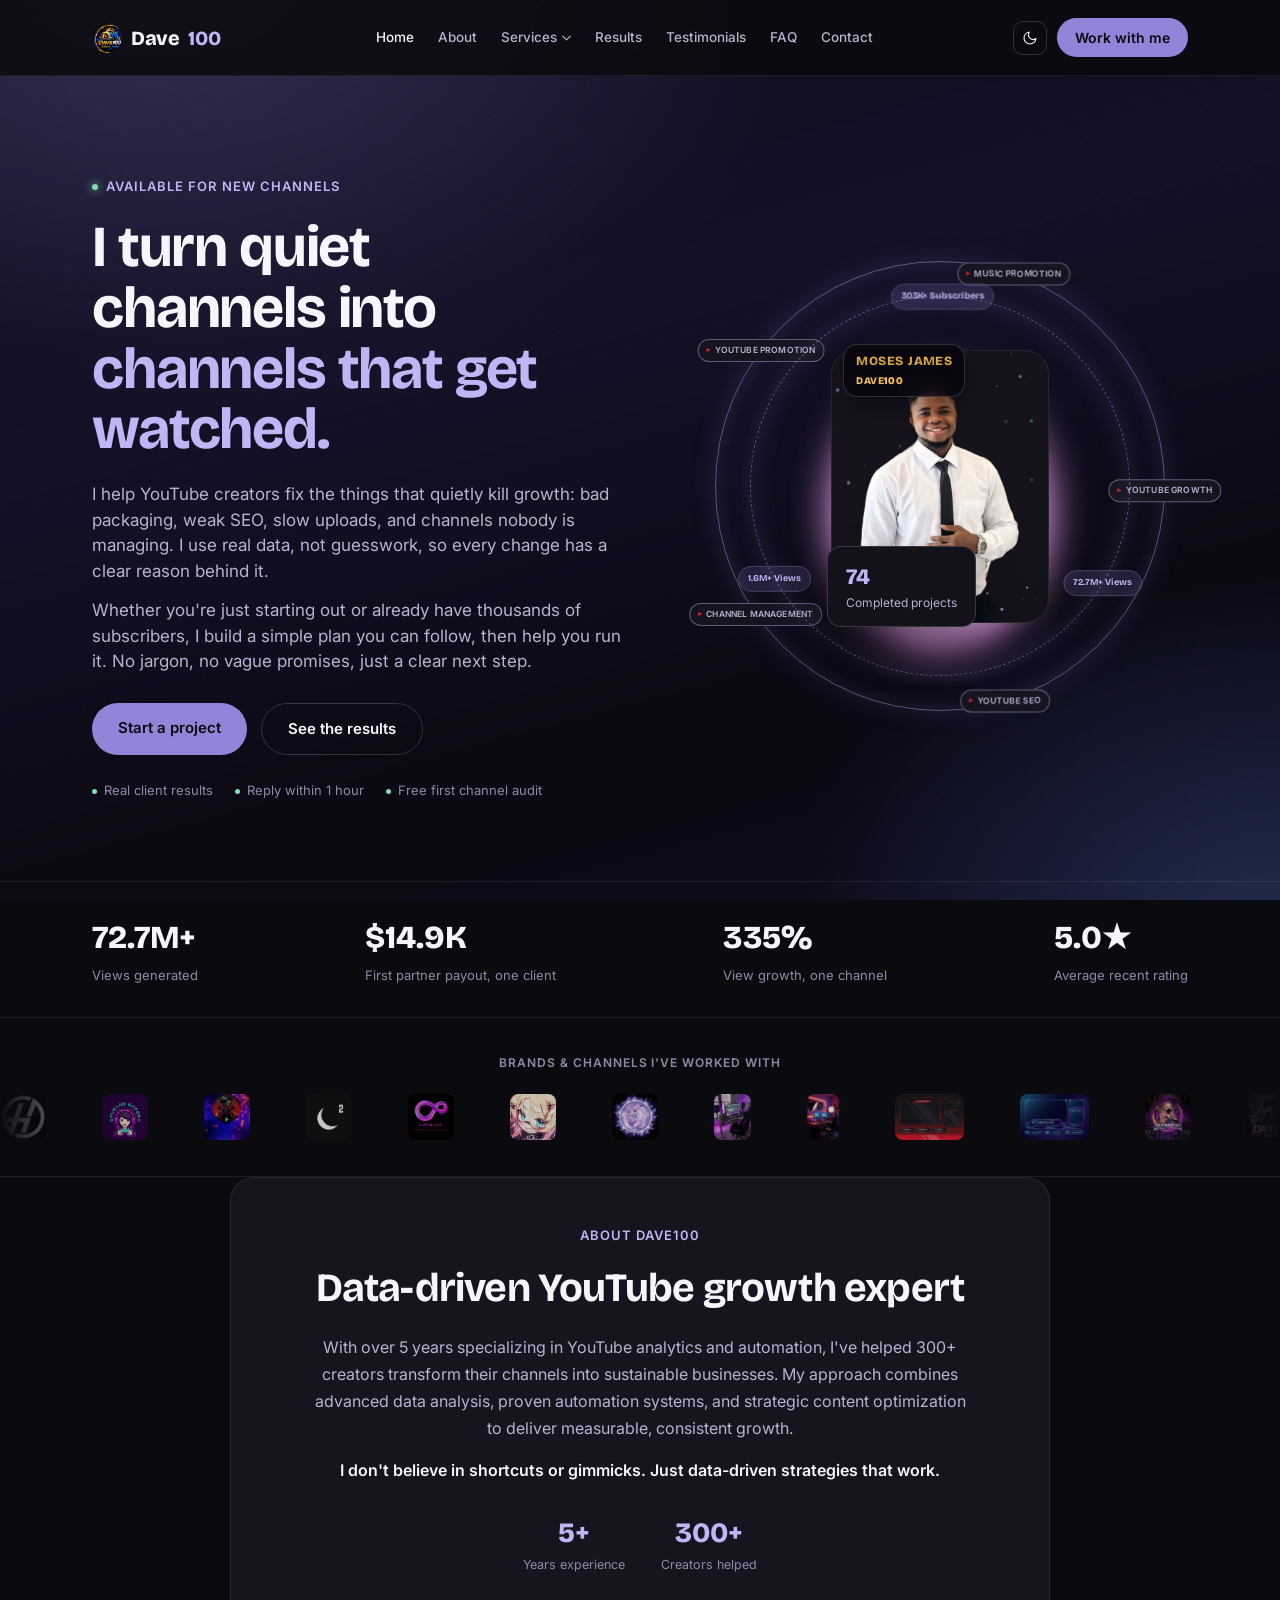
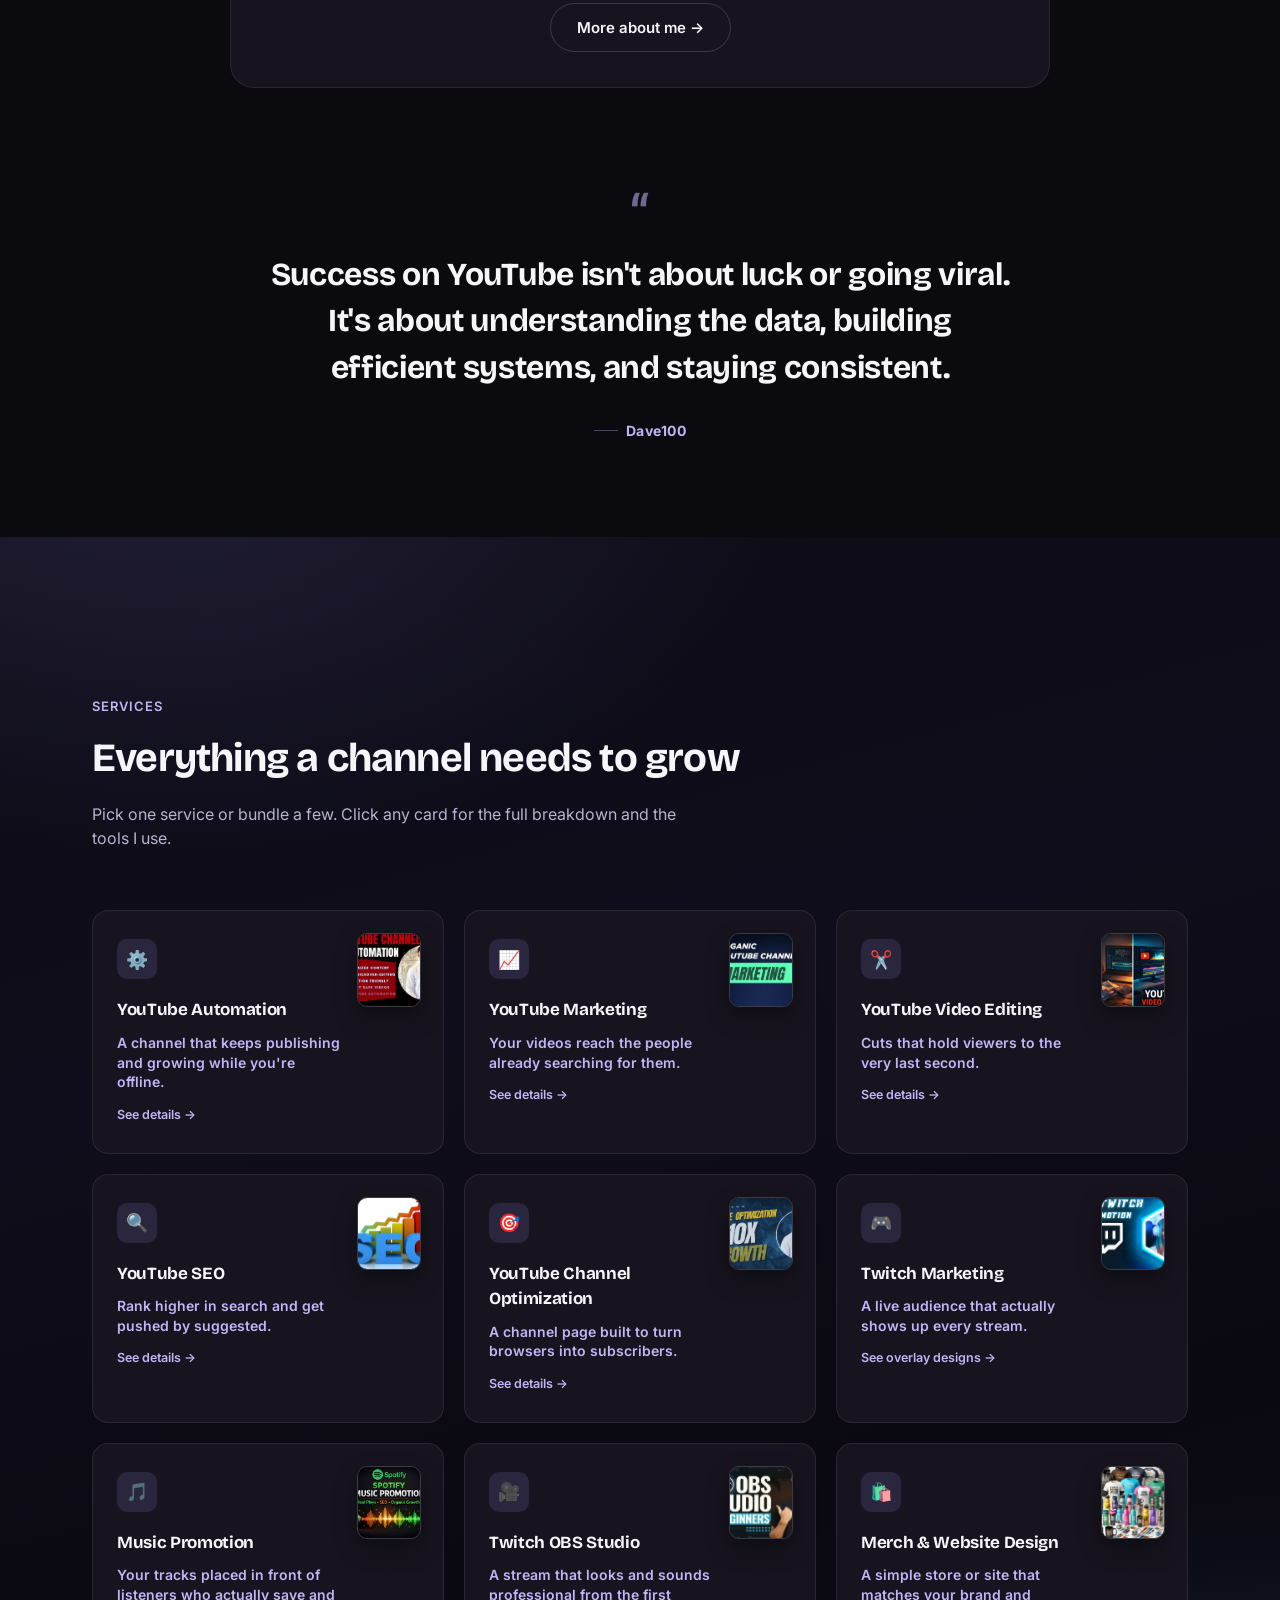
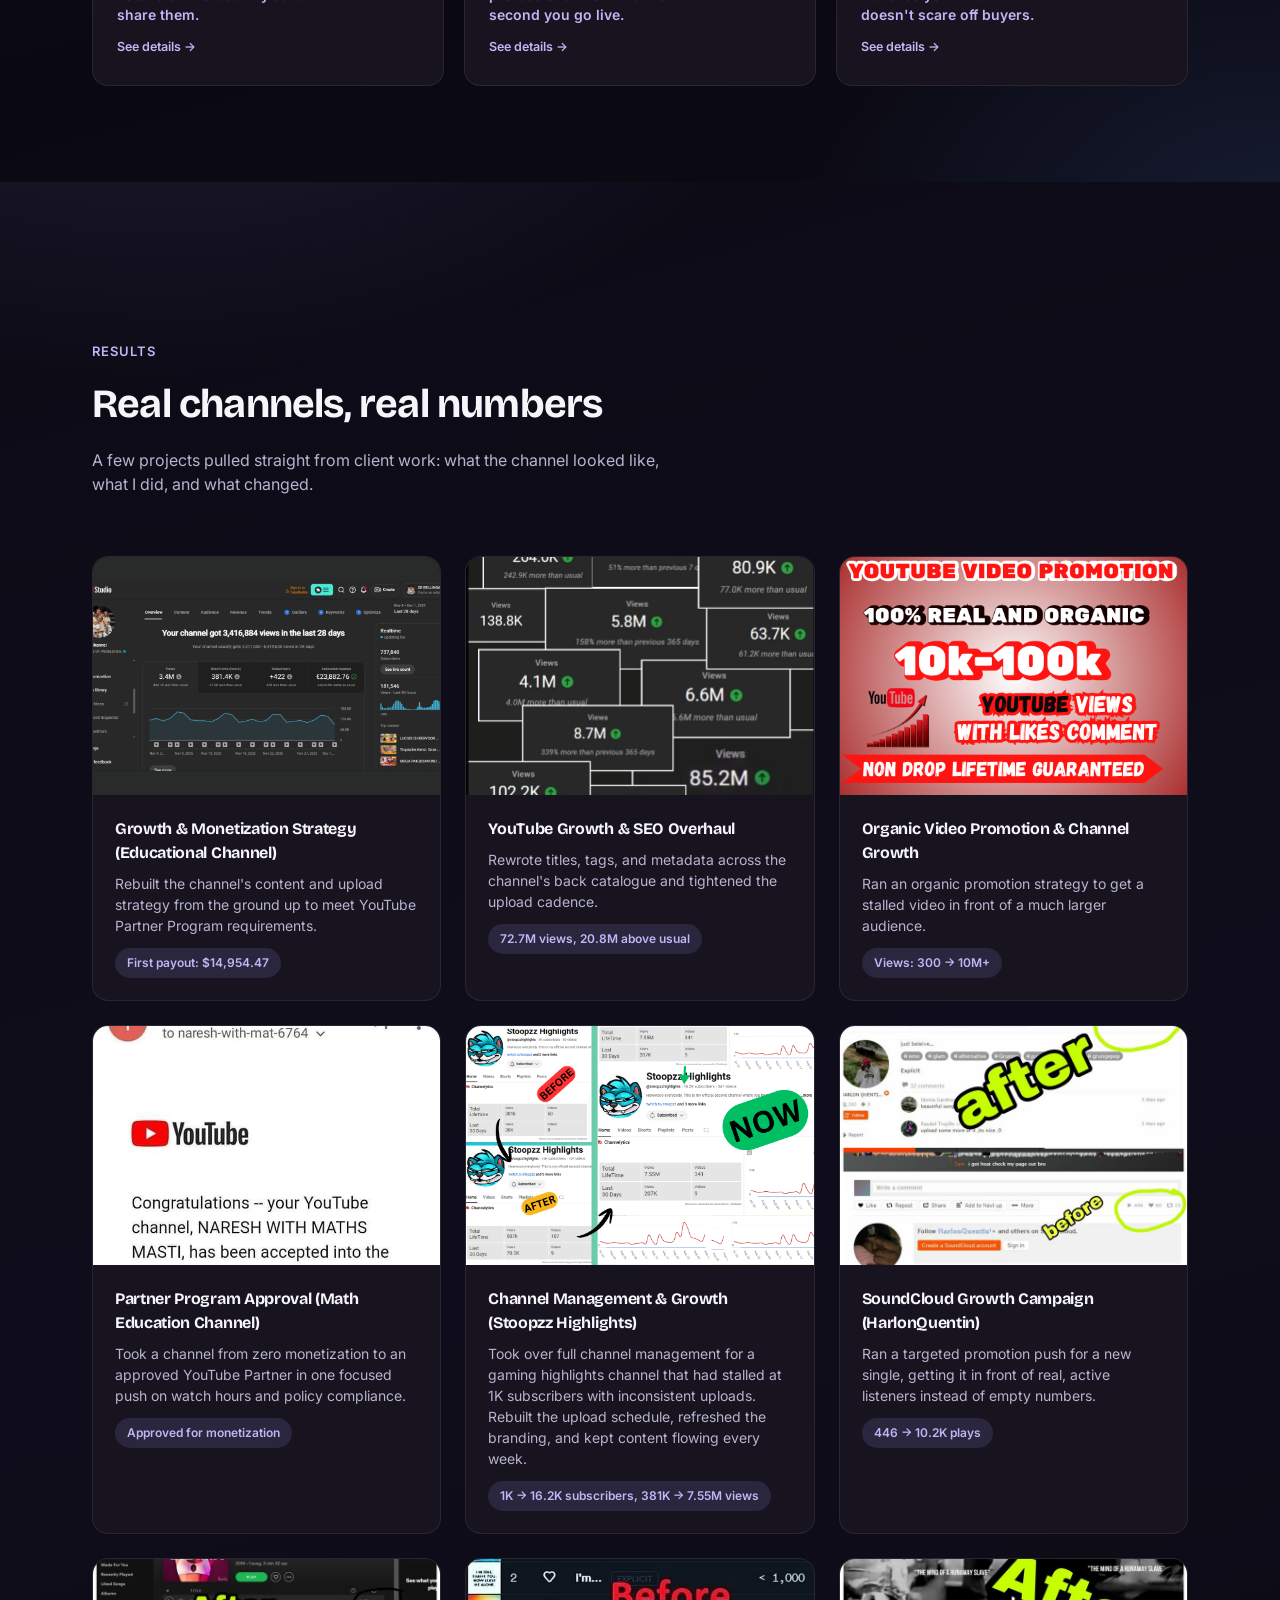
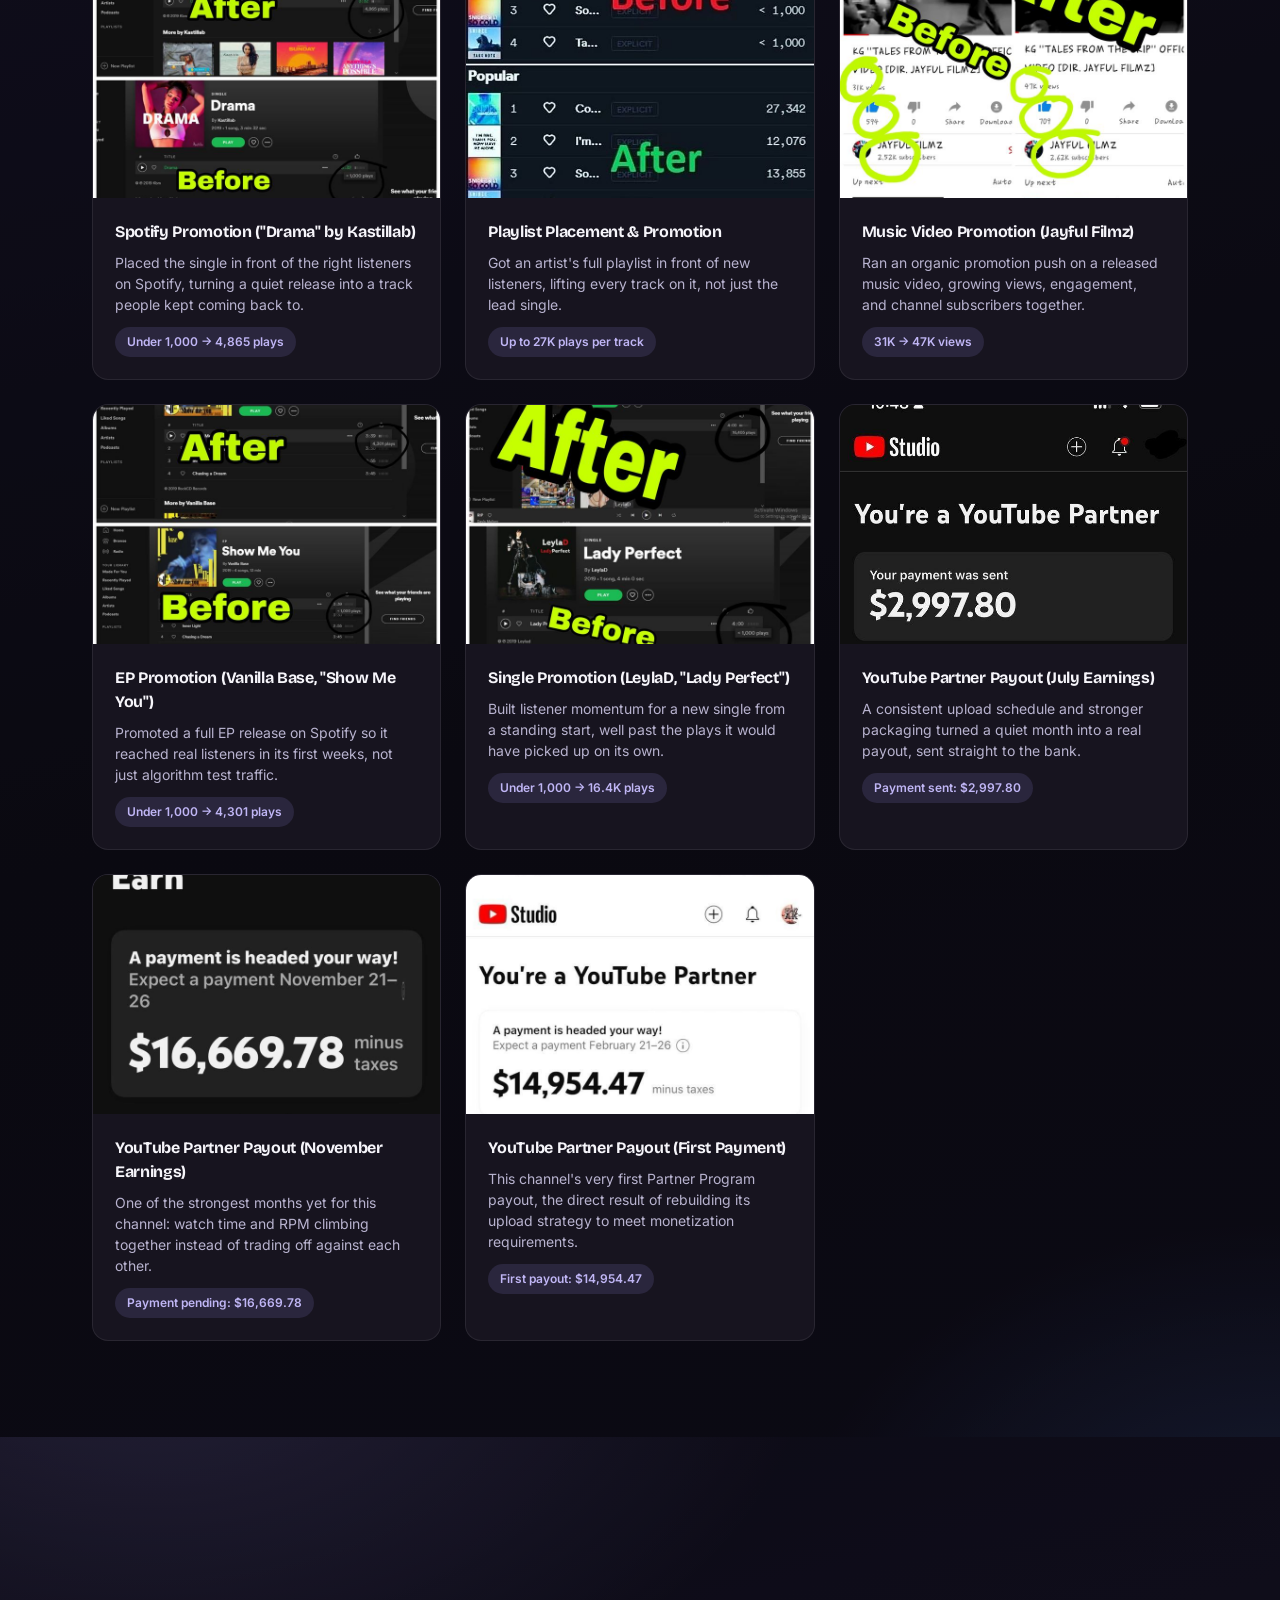
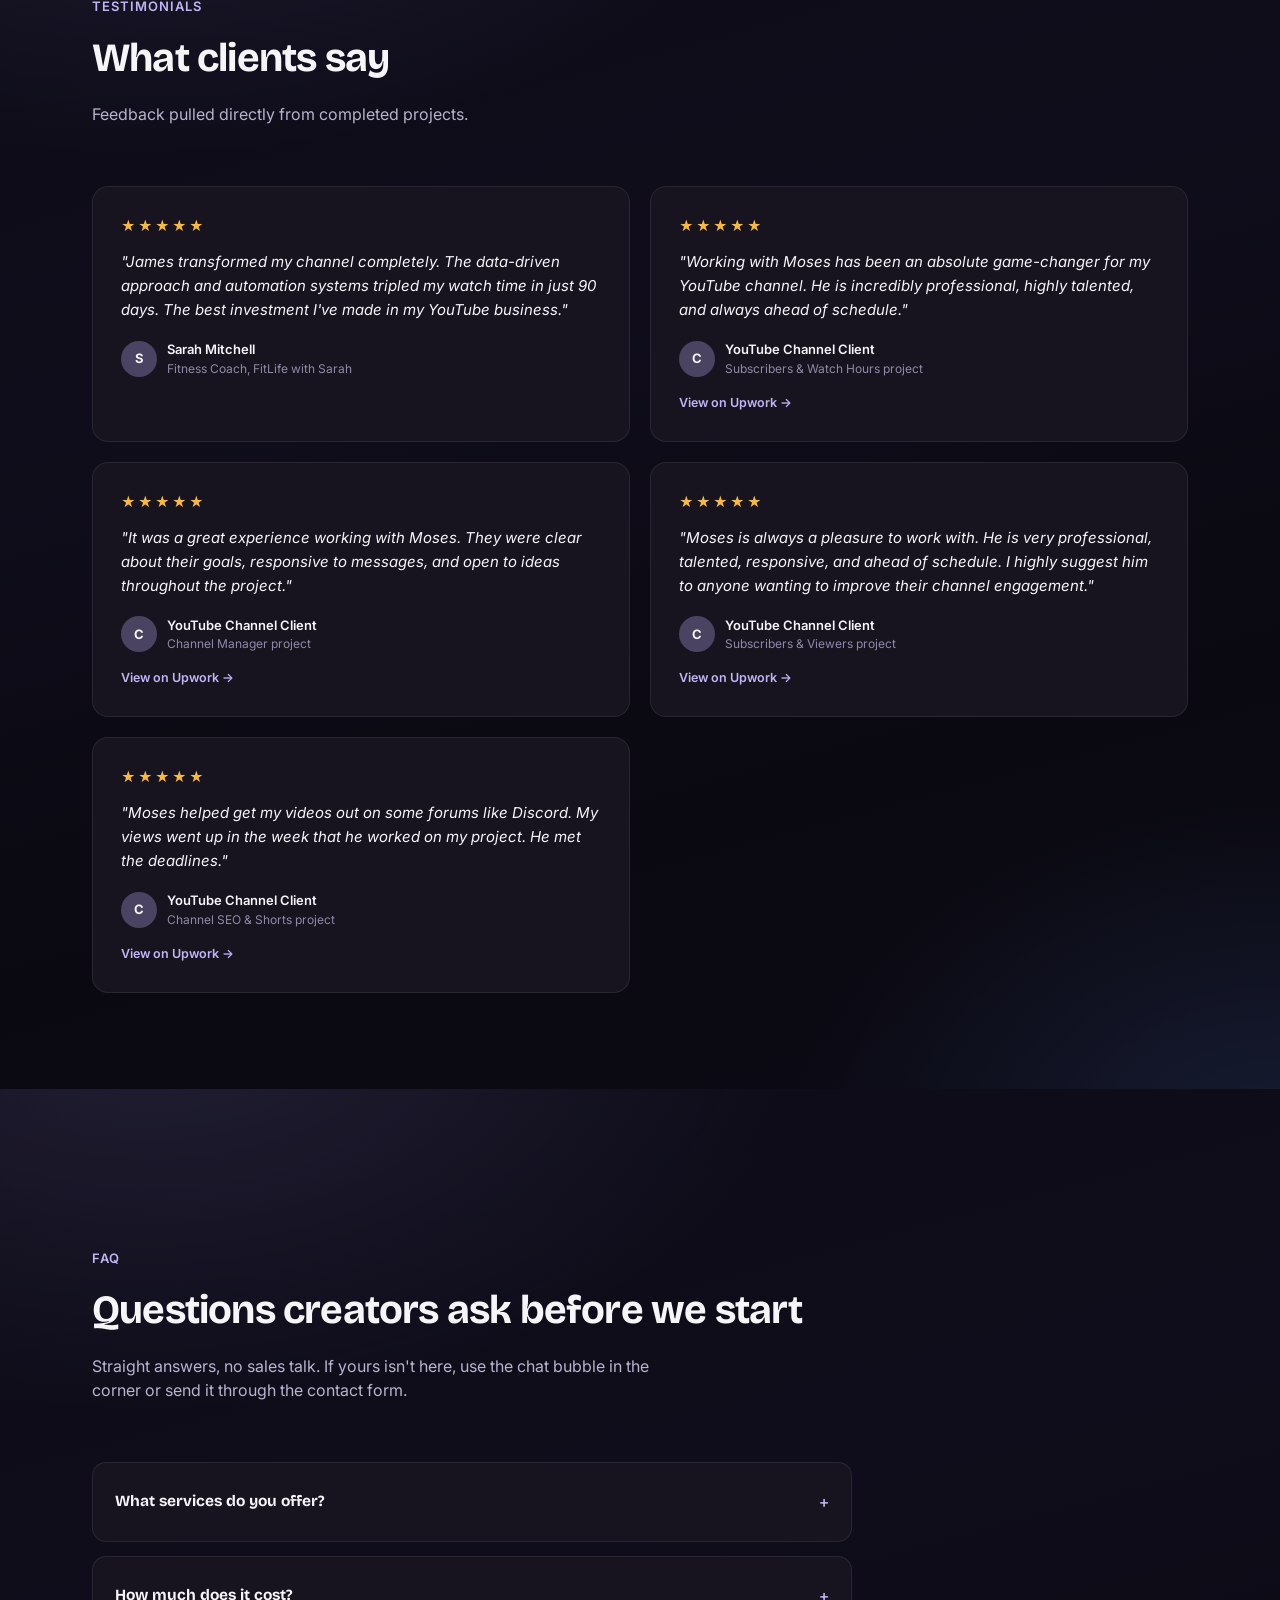
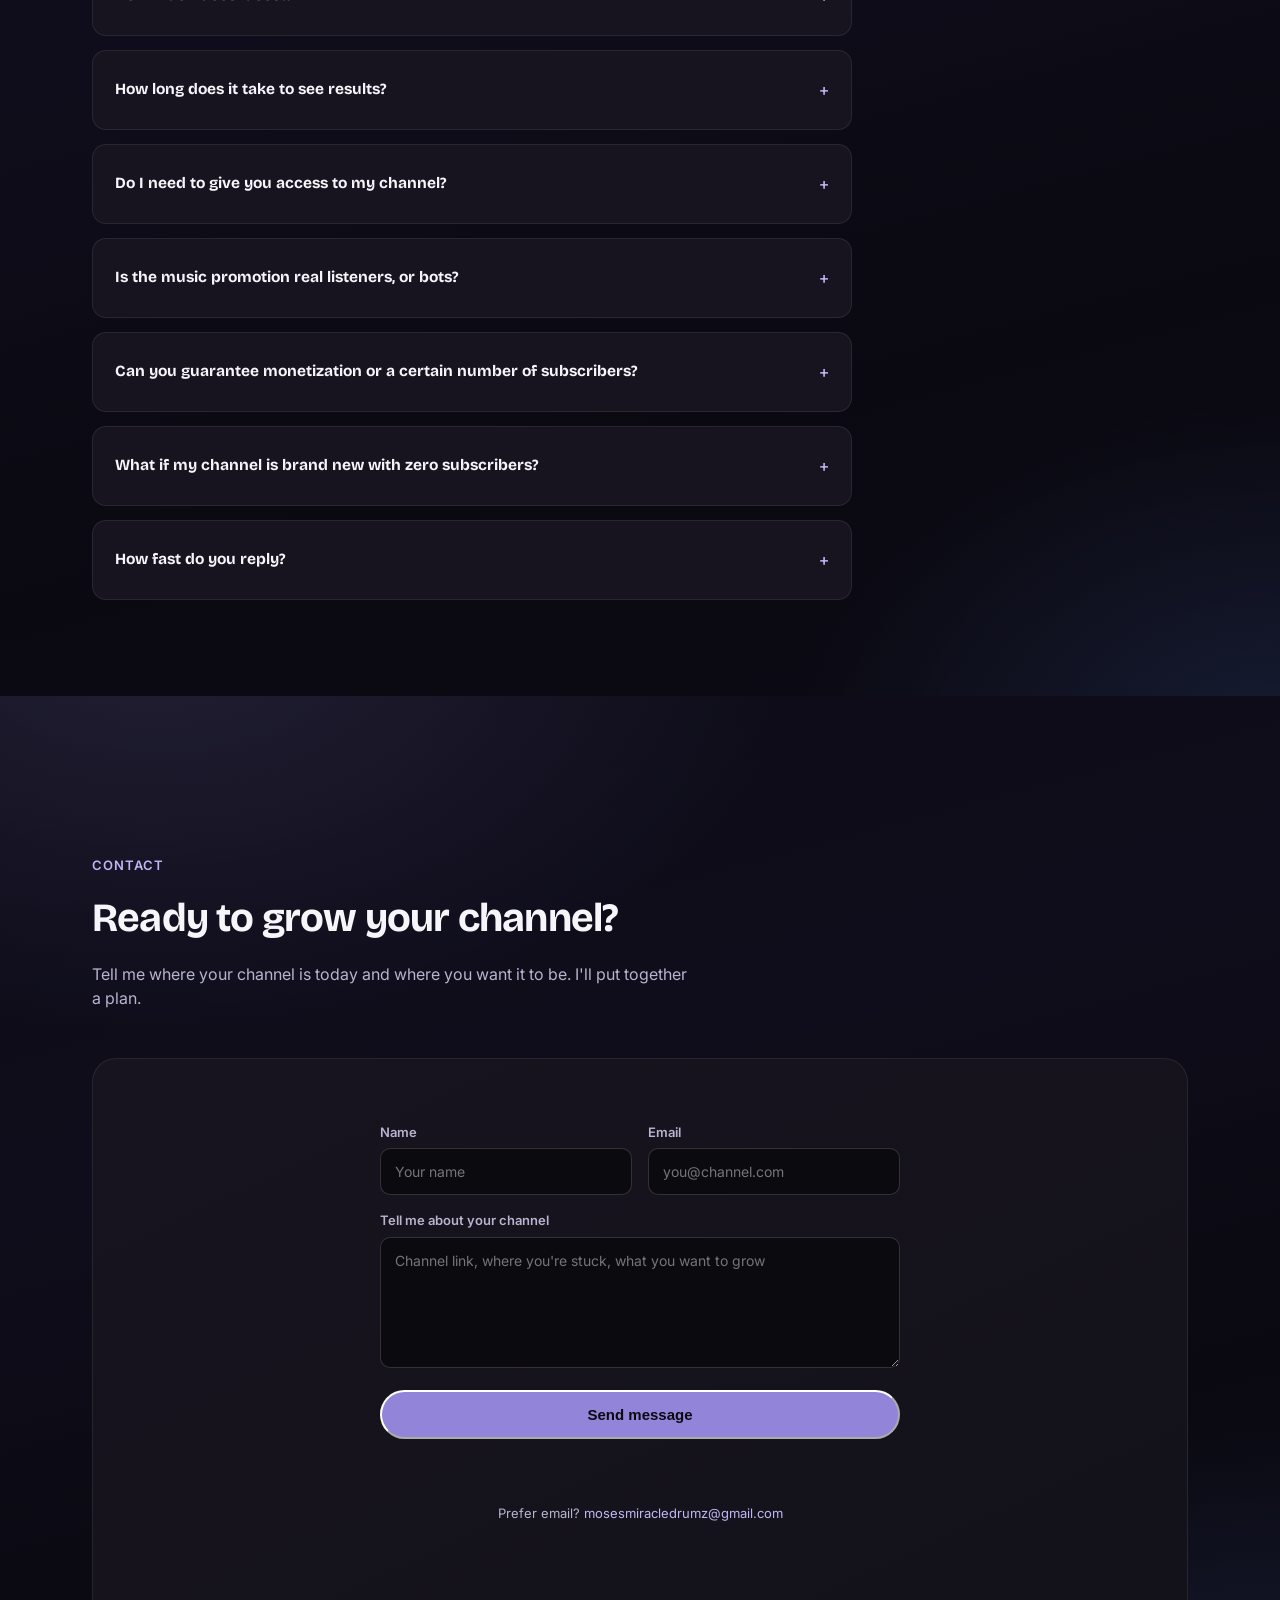
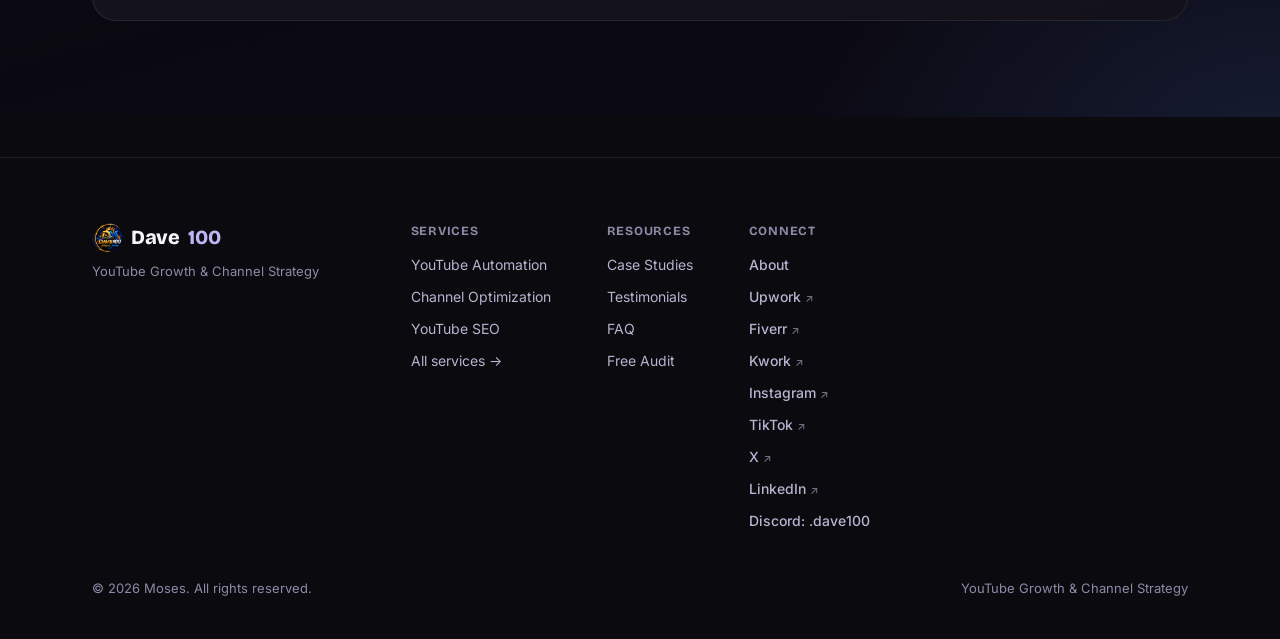
==== commit 67607634: "Update website with latest design changes from zip file" ====
--- a/index.html
+++ b/index.html
@@ -111,10 +111,12 @@
     <div class="mobile-drawer-section-title">Connect</div>
           <a href="https://www.upwork.com/freelancers/~0114f103cef5f4c0cb?mp_source=share" target="_blank" rel="noopener noreferrer">Upwork <span class="ext-arrow">↗</span></a>
           <a href="https://www.fiverr.com/daveexpertsolut" target="_blank" rel="noopener noreferrer">Fiverr <span class="ext-arrow">↗</span></a>
+          <a href="https://kwork.com/user/dave100" target="_blank" rel="noopener noreferrer">Kwork <span class="ext-arrow">↗</span></a>
           <a href="https://www.instagram.com/dave100expert?igsh=YXFxeG90dHRzeHRy" target="_blank" rel="noopener noreferrer">Instagram <span class="ext-arrow">↗</span></a>
           <a href="https://www.tiktok.com/@dave100pro?_r=1&_t=ZS-98qjq34Yhjo" target="_blank" rel="noopener noreferrer">TikTok <span class="ext-arrow">↗</span></a>
           <a href="https://x.com/mosesmiracle111?s=11" target="_blank" rel="noopener noreferrer">X <span class="ext-arrow">↗</span></a>
           <a href="https://www.linkedin.com/in/james-miracle-34a6613b3?utm_source=share_via&utm_content=profile&utm_medium=member_ios" target="_blank" rel="noopener noreferrer">LinkedIn <span class="ext-arrow">↗</span></a>
+          <a class="social-discord" title="Discord username">Discord: .dave100</a>
   </nav>
   <div class="mobile-drawer-foot">
     <a href="#contact" class="nav-cta">Work with me</a>
@@ -636,10 +638,12 @@
             <a href="about.html">About</a>
             <a href="https://www.upwork.com/freelancers/~0114f103cef5f4c0cb?mp_source=share" target="_blank" rel="noopener noreferrer">Upwork <span class="ext-arrow">↗</span></a>
             <a href="https://www.fiverr.com/daveexpertsolut" target="_blank" rel="noopener noreferrer">Fiverr <span class="ext-arrow">↗</span></a>
+          <a href="https://kwork.com/user/dave100" target="_blank" rel="noopener noreferrer">Kwork <span class="ext-arrow">↗</span></a>
             <a href="https://www.instagram.com/dave100expert?igsh=YXFxeG90dHRzeHRy" target="_blank" rel="noopener noreferrer">Instagram <span class="ext-arrow">↗</span></a>
             <a href="https://www.tiktok.com/@dave100pro?_r=1&_t=ZS-98qjq34Yhjo" target="_blank" rel="noopener noreferrer">TikTok <span class="ext-arrow">↗</span></a>
             <a href="https://x.com/mosesmiracle111?s=11" target="_blank" rel="noopener noreferrer">X <span class="ext-arrow">↗</span></a>
             <a href="https://www.linkedin.com/in/james-miracle-34a6613b3?utm_source=share_via&utm_content=profile&utm_medium=member_ios" target="_blank" rel="noopener noreferrer">LinkedIn <span class="ext-arrow">↗</span></a>
+          <a class="social-discord" title="Discord username">Discord: .dave100</a>
           </div>
         </div>
       </div>
--- a/styles.css
+++ b/styles.css
@@ -275,31 +275,19 @@
   .orbit-badge{font-size:11px;padding:6px 12px;}
 }
 @media(max-width:640px){
-  .hero-orbit{min-height:400px;}
+  .hero-orbit{min-height:470px;}
   .hero-photo-wrap{max-width:140px;}
-  .orbit-ring-outer{--radius:150px;}
-  .orbit-ring-inner{--radius:110px;}
+  .orbit-ring-outer{--radius:195px;}
+  .orbit-ring-inner{--radius:150px;}
   .orbit-label{font-size:8px;padding:4px 7px;letter-spacing:0.01em;}
   .orbit-mark{margin-right:2px;border-left-width:3px;}
   .orbit-badge{font-size:9.5px;padding:5px 9px;}
-  .hero-stat-chip{padding:9px 12px;border-radius:11px;bottom:-8px;left:-8px;}
-  .hero-stat-chip .num{font-size:16px;}
-  .hero-stat-chip .label{font-size:9.5px;}
-  .hero-signature{padding:5px 9px;left:6px;top:-6px;}
-  .hero-name{font-size:9.5px;}
-  .hero-logo{font-size:8px;}
 }
 @media(max-width:360px){
-  .hero-orbit{min-height:350px;}
-  .orbit-ring-outer{--radius:126px;}
-  .orbit-ring-inner{--radius:92px;}
+  .hero-orbit{min-height:400px;}
+  .orbit-ring-outer{--radius:175px;}
+  .orbit-ring-inner{--radius:130px;}
   .hero-photo-wrap{max-width:122px;}
-  .hero-stat-chip{padding:6px 9px;border-radius:9px;bottom:-6px;left:-6px;max-width:90px;}
-  .hero-stat-chip .num{font-size:13px;}
-  .hero-stat-chip .label{font-size:8px;line-height:1.25;}
-  .hero-signature{padding:4px 7px;left:4px;top:-5px;}
-  .hero-name{font-size:8px;}
-  .hero-logo{font-size:7px;}
 }
 .hero-photo{
   aspect-ratio:4/5;border-radius:24px;
@@ -345,6 +333,22 @@
 }
 .hero-stat-chip .num{font-family:'Bricolage Grotesque',sans-serif;font-weight:800;font-size:22px;color:var(--accent-bright);}
 .hero-stat-chip .label{font-size:12px;color:var(--text-dim);}
+
+/* on phones the photo card is small enough that a badge overlapping its
+   edge covers real face area, not just a sliver — so instead of hanging
+   over the top/bottom edge, the chip sits fully outside the photo. These
+   must stay AFTER the base .hero-stat-chip rule above (same specificity)
+   or the base rule wins the cascade and the mobile position never applies. */
+@media(max-width:640px){
+  .hero-stat-chip{padding:9px 12px;border-radius:11px;bottom:-52px;left:-8px;}
+  .hero-stat-chip .num{font-size:16px;}
+  .hero-stat-chip .label{font-size:9.5px;}
+}
+@media(max-width:360px){
+  .hero-stat-chip{padding:6px 9px;border-radius:9px;bottom:-46px;left:-6px;max-width:90px;}
+  .hero-stat-chip .num{font-size:13px;}
+  .hero-stat-chip .label{font-size:8px;line-height:1.25;}
+}
 
 /* stat bar */
 .statbar{
@@ -690,6 +694,8 @@
 .footer-links a:hover{color:var(--text);}
 .footer-social{display:flex;flex-direction:column;gap:11px;font-size:14px;font-weight:500;color:var(--text-dim);}
 .footer-social a:hover{color:var(--accent-bright);}
+.social-discord,.footer-social .social-discord{cursor:default;}
+.social-discord:hover{background:none!important;color:inherit!important;}
 .ext-arrow{font-size:11px;opacity:.6;}
 .footer-bottom{margin-top:48px;font-size:13px;color:var(--text-faint);display:flex;justify-content:space-between;flex-wrap:wrap;gap:12px;}
 
@@ -778,6 +784,22 @@
   .hero-name .char,.hero-logo,.rotating-word{animation:none;background-position:0% 50%;}
 }
 #heroPhoto.is-revealed ~ .hero-signature .hero-logo{opacity:1;transition-delay:.55s;}
+
+/* on phones the photo card is small enough that a badge overlapping its
+   edge covers real face area, not just a sliver — so instead of hanging
+   over the top edge, the tag sits fully above the photo. Must stay AFTER
+   the base .hero-signature rule above (same specificity) or the base rule
+   wins the cascade and the mobile position never applies. */
+@media(max-width:640px){
+  .hero-signature{padding:5px 9px;left:6px;top:-40px;}
+  .hero-name{font-size:9.5px;}
+  .hero-logo{font-size:8px;}
+}
+@media(max-width:360px){
+  .hero-signature{padding:4px 7px;left:4px;top:-34px;}
+  .hero-name{font-size:8px;}
+  .hero-logo{font-size:7px;}
+}
 
 /* service-card proof badges: contained within the card, gentle 3D flip */
 .service-card{position:relative;}
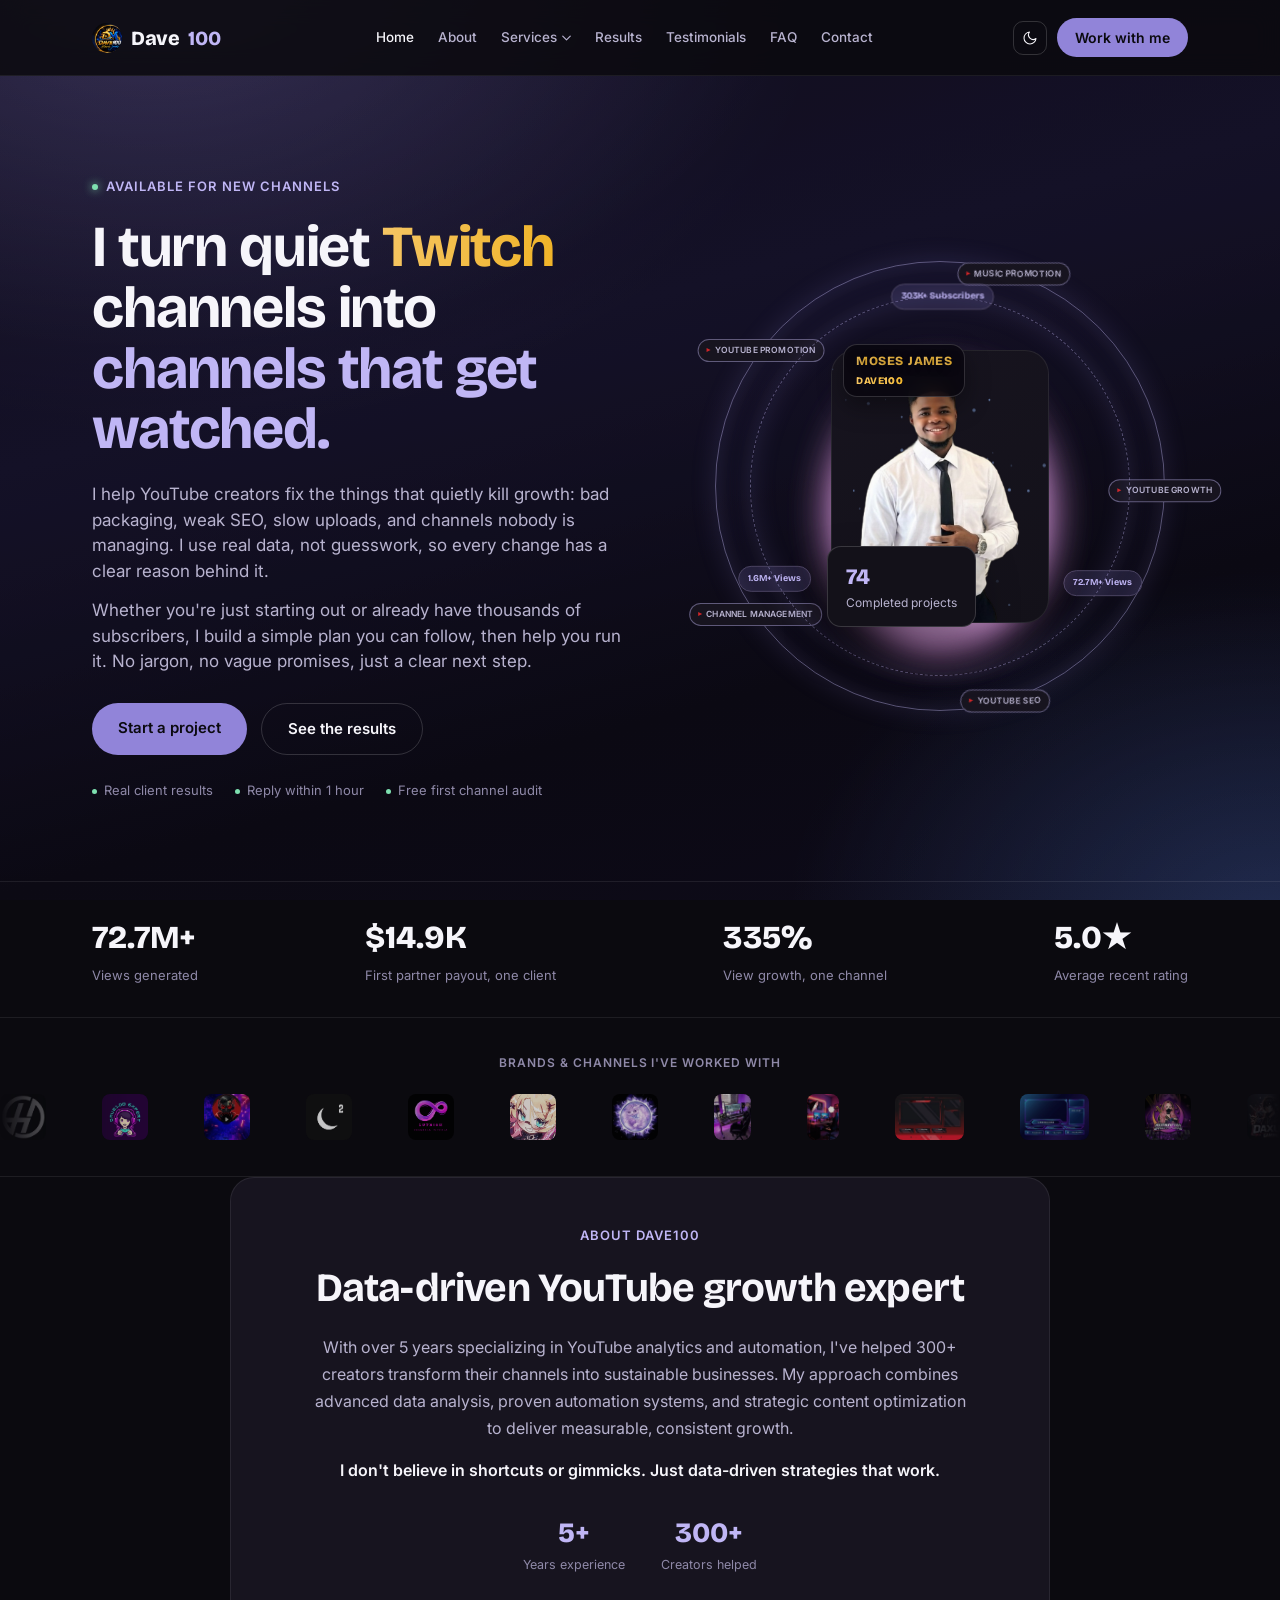
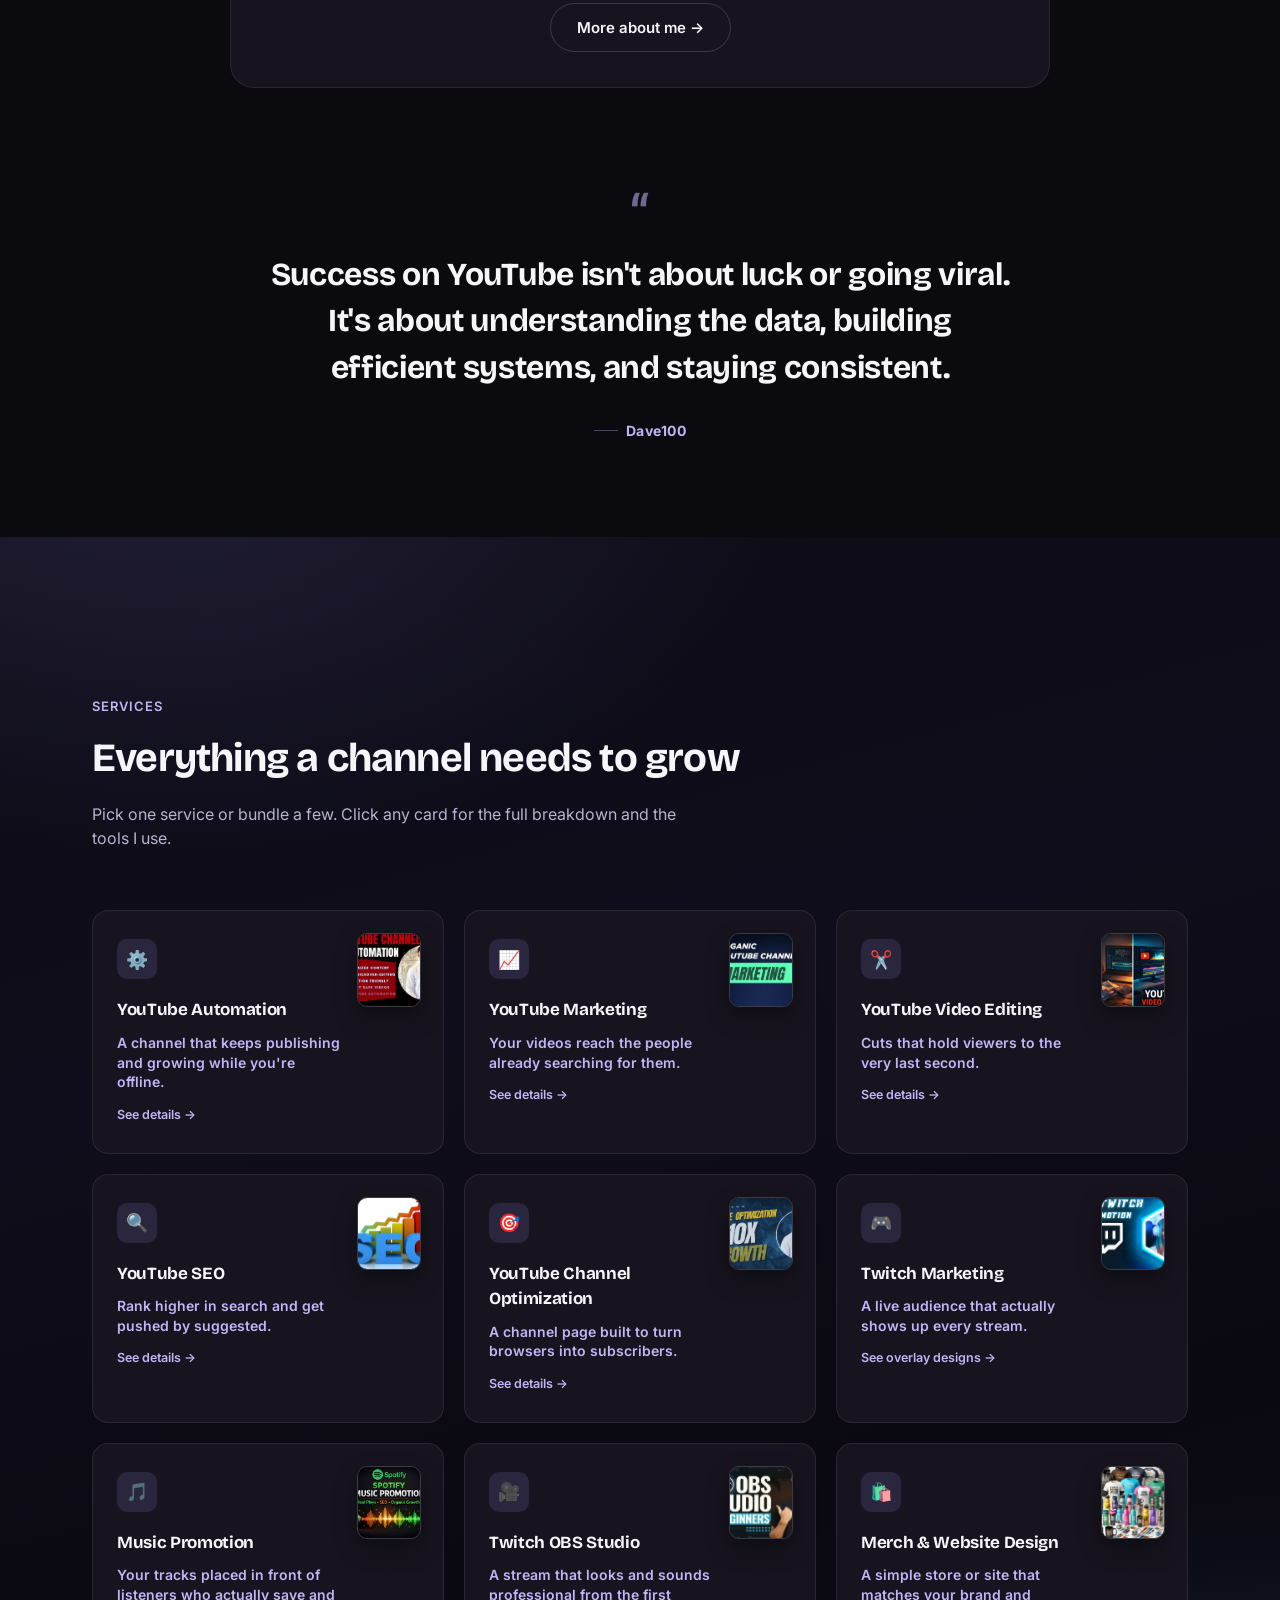
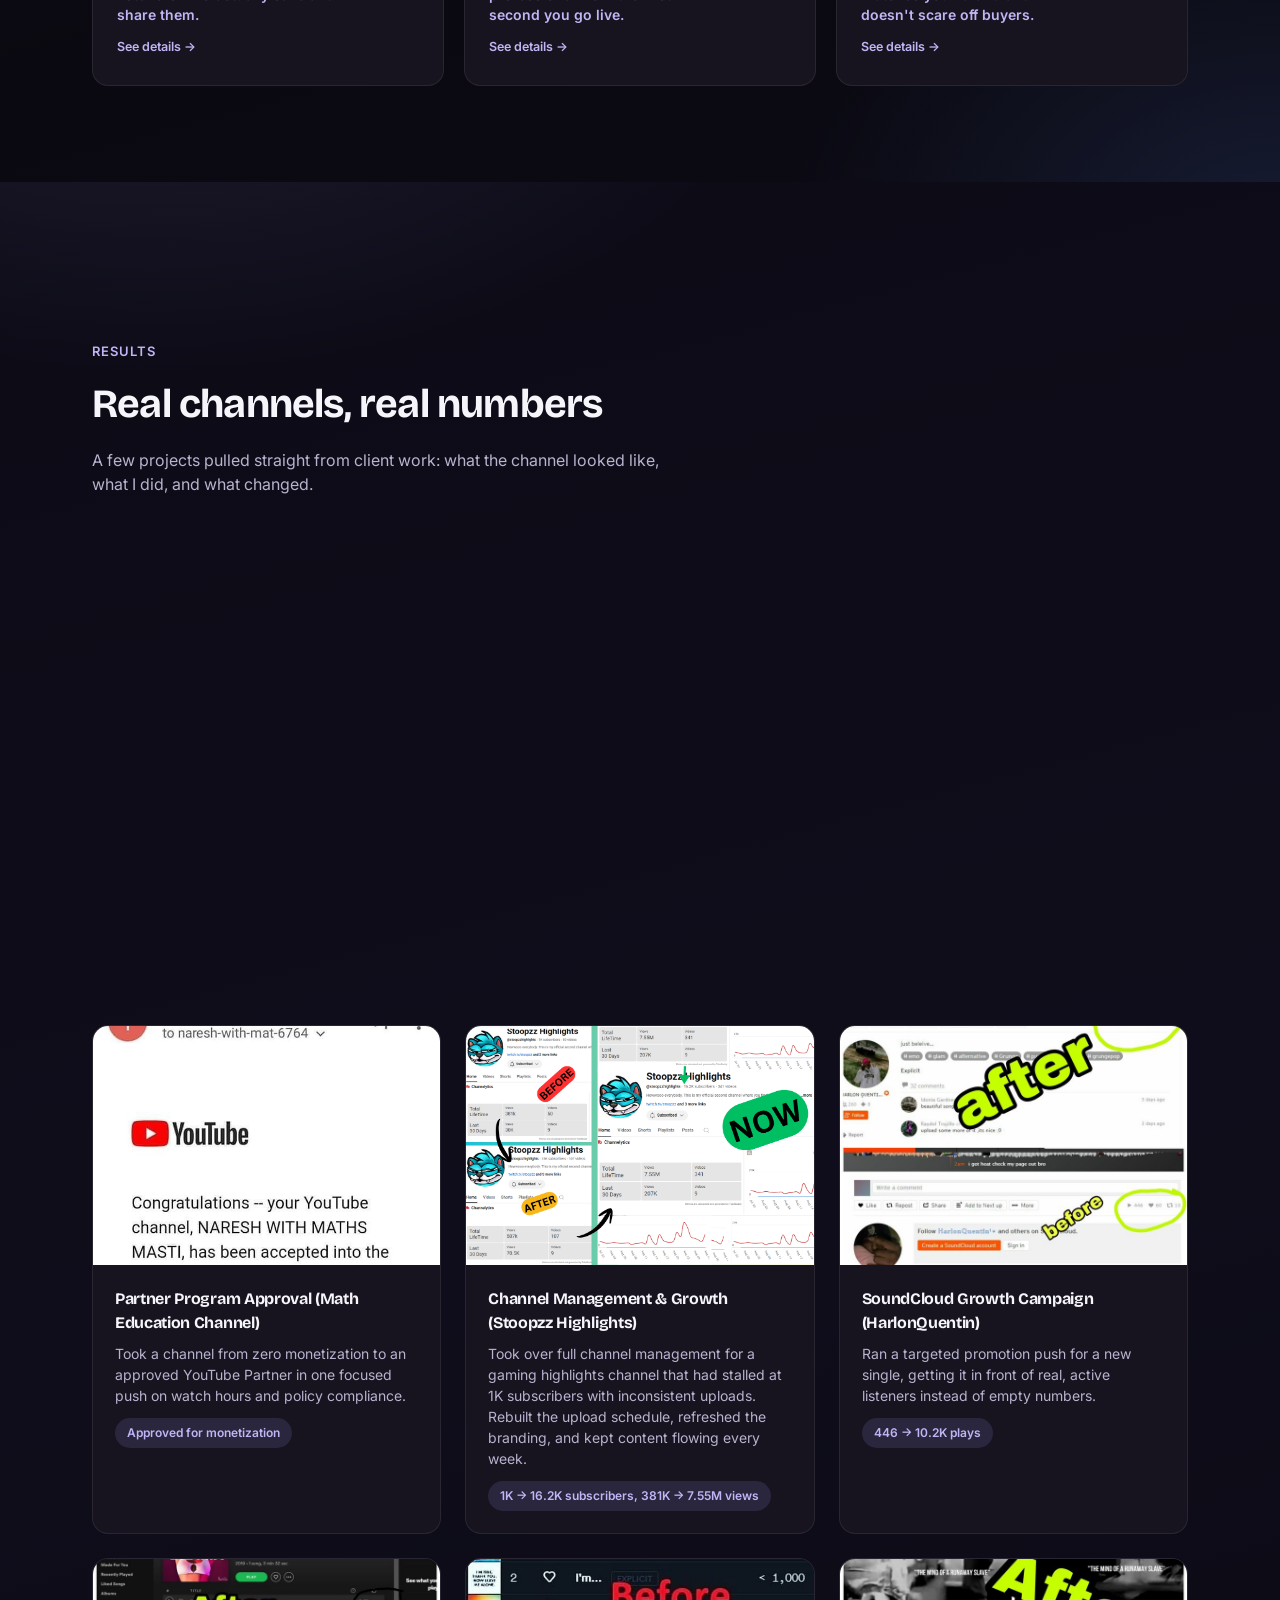
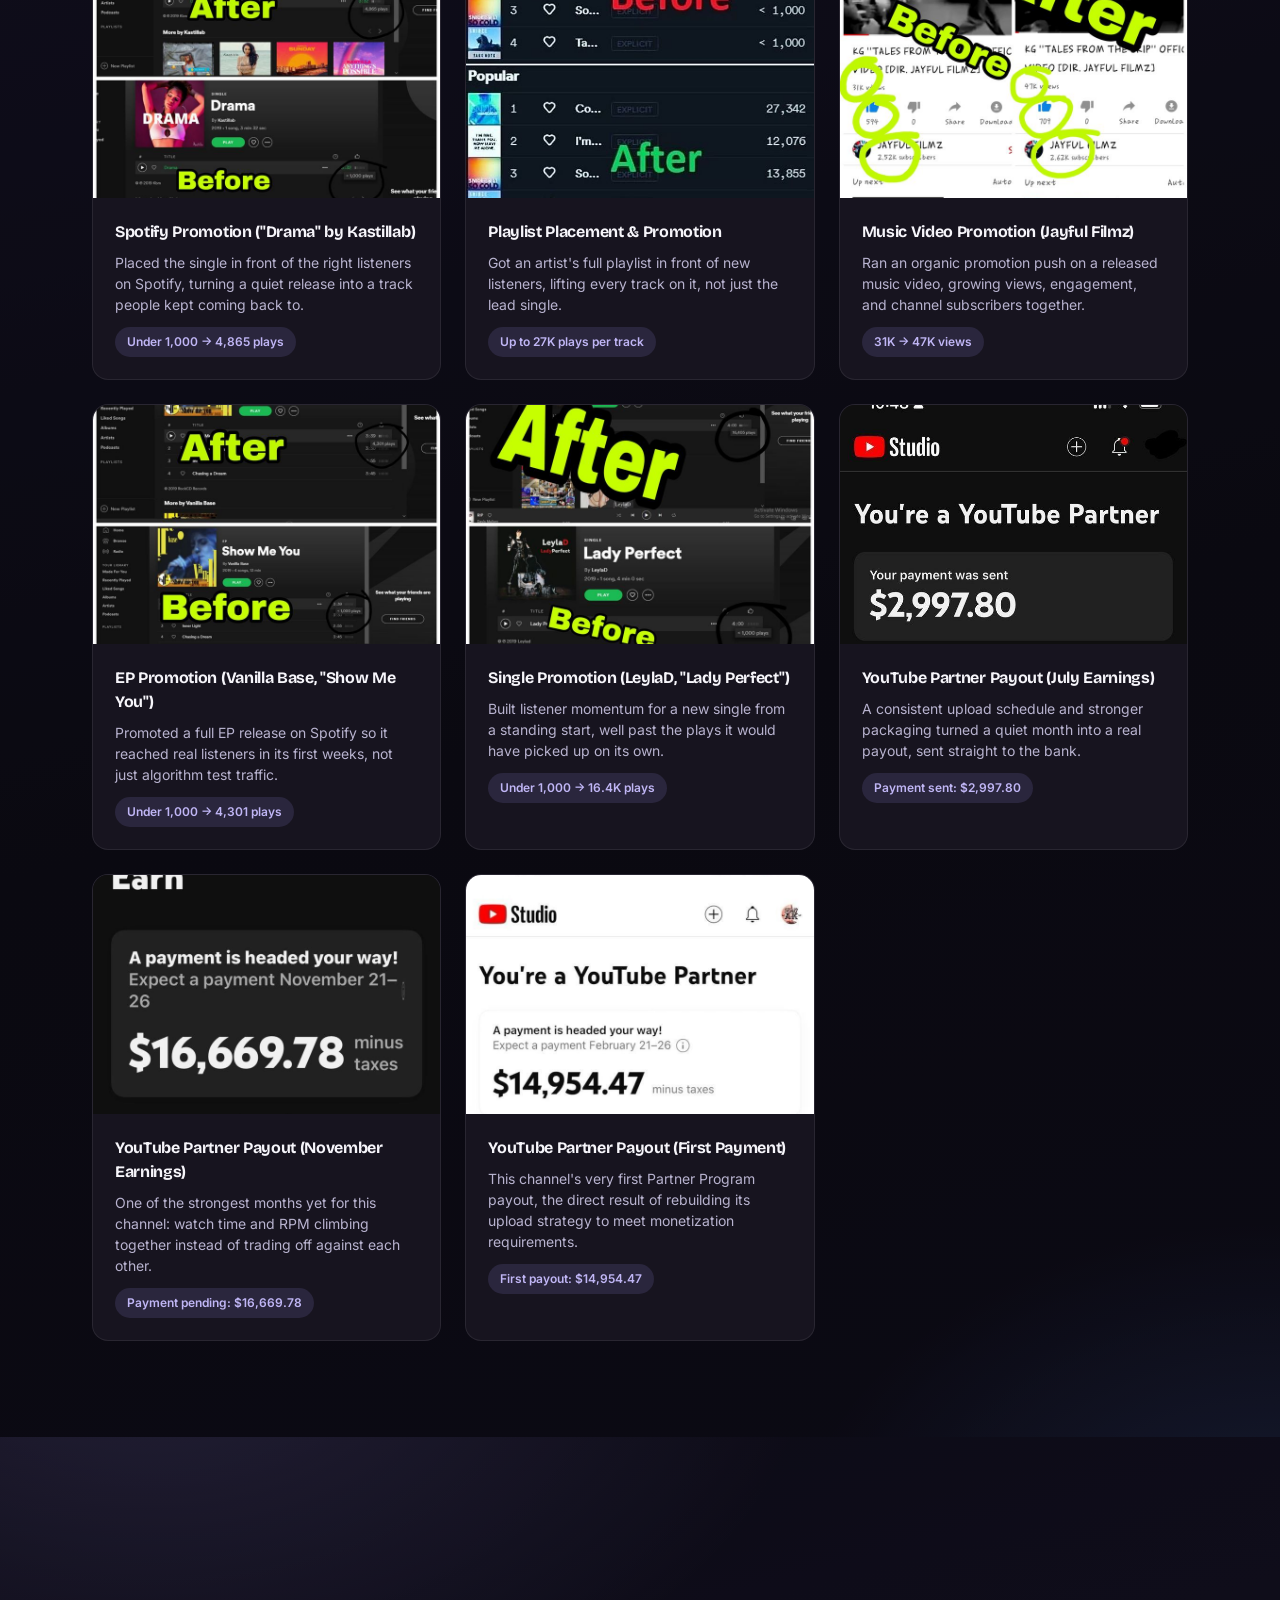
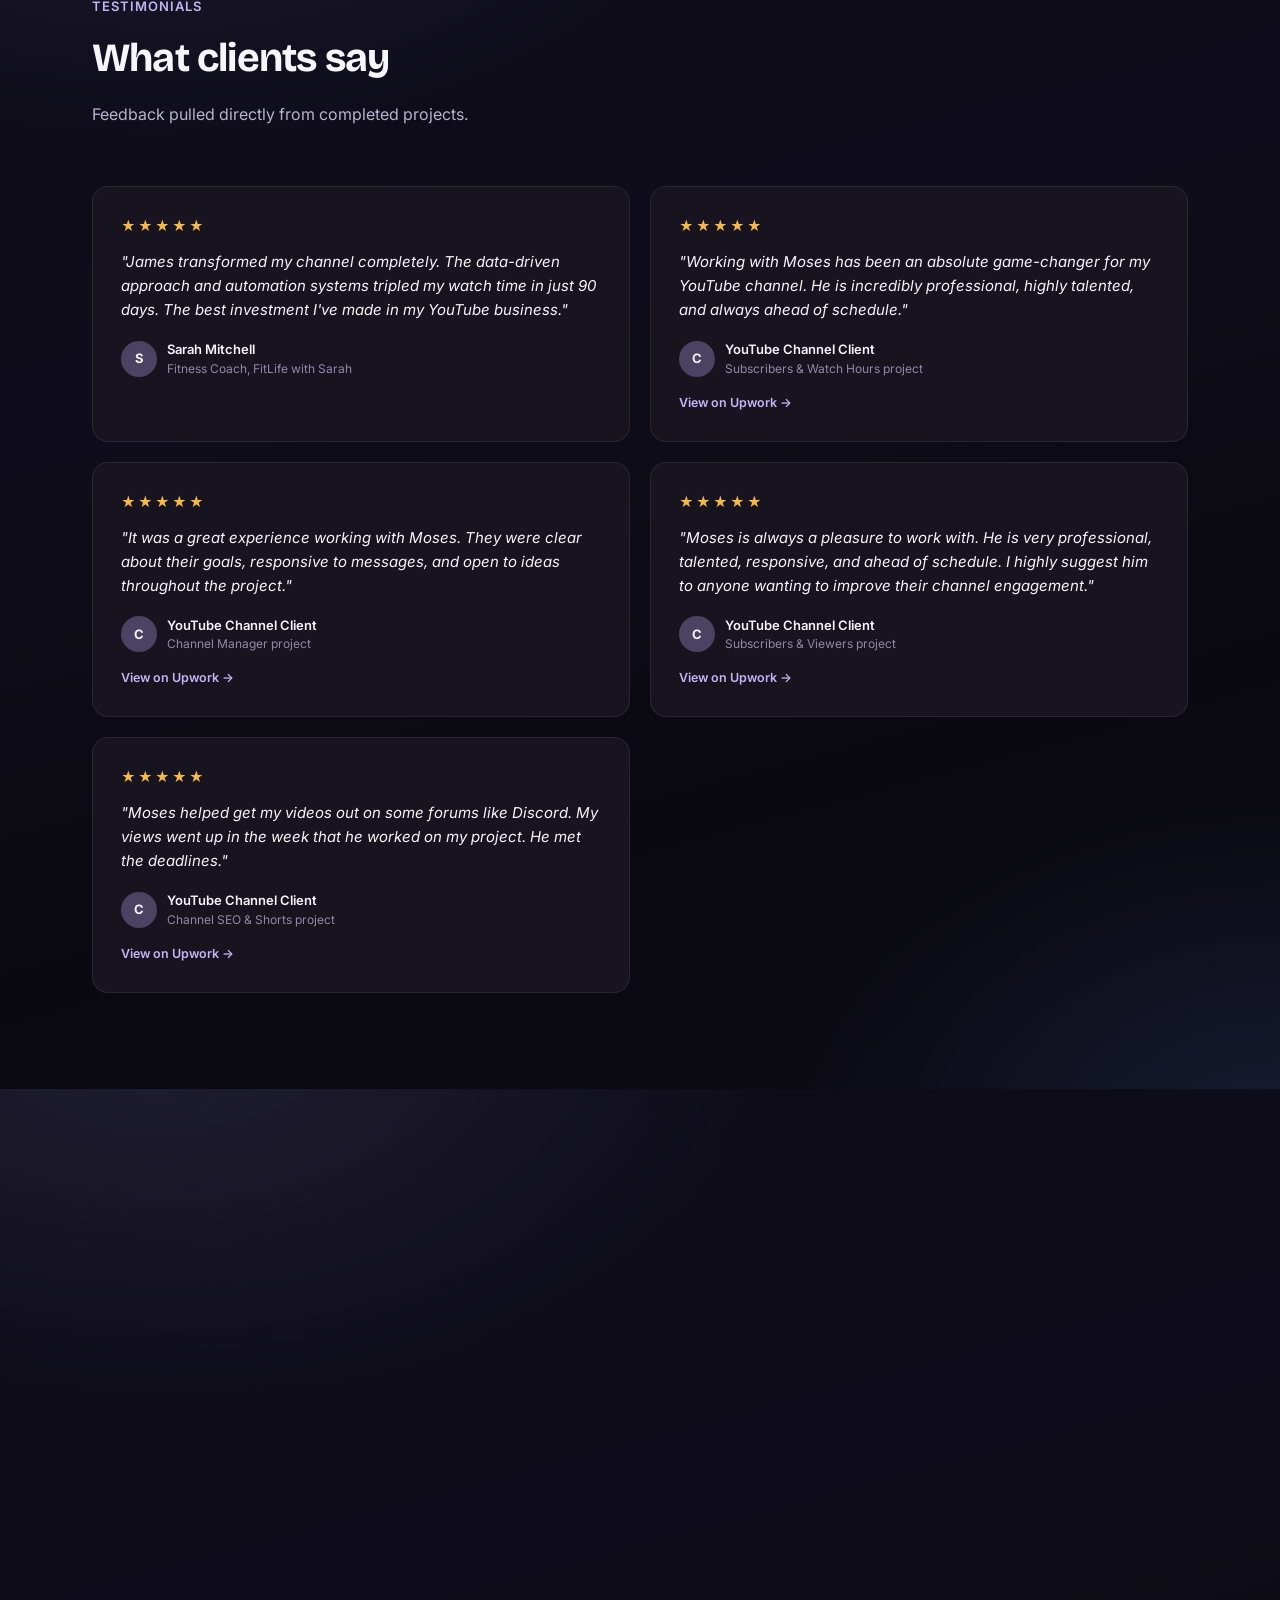
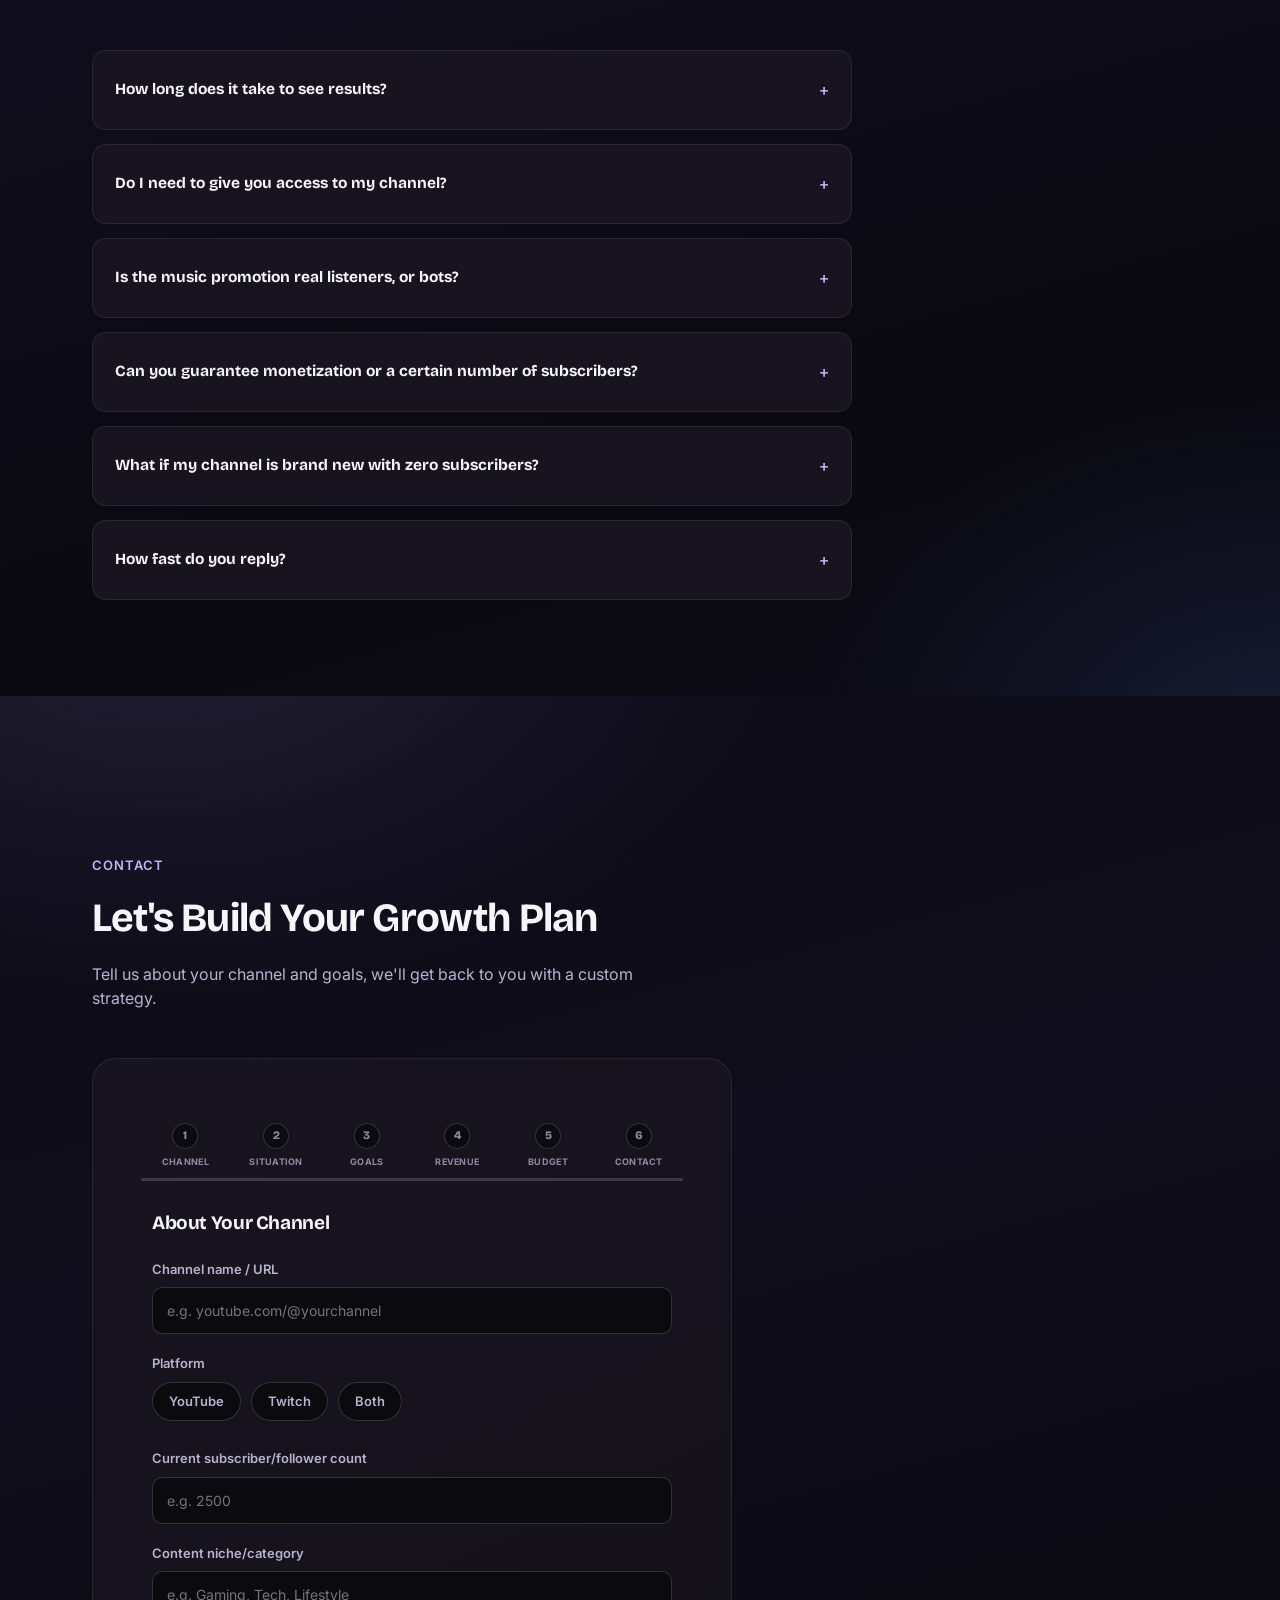
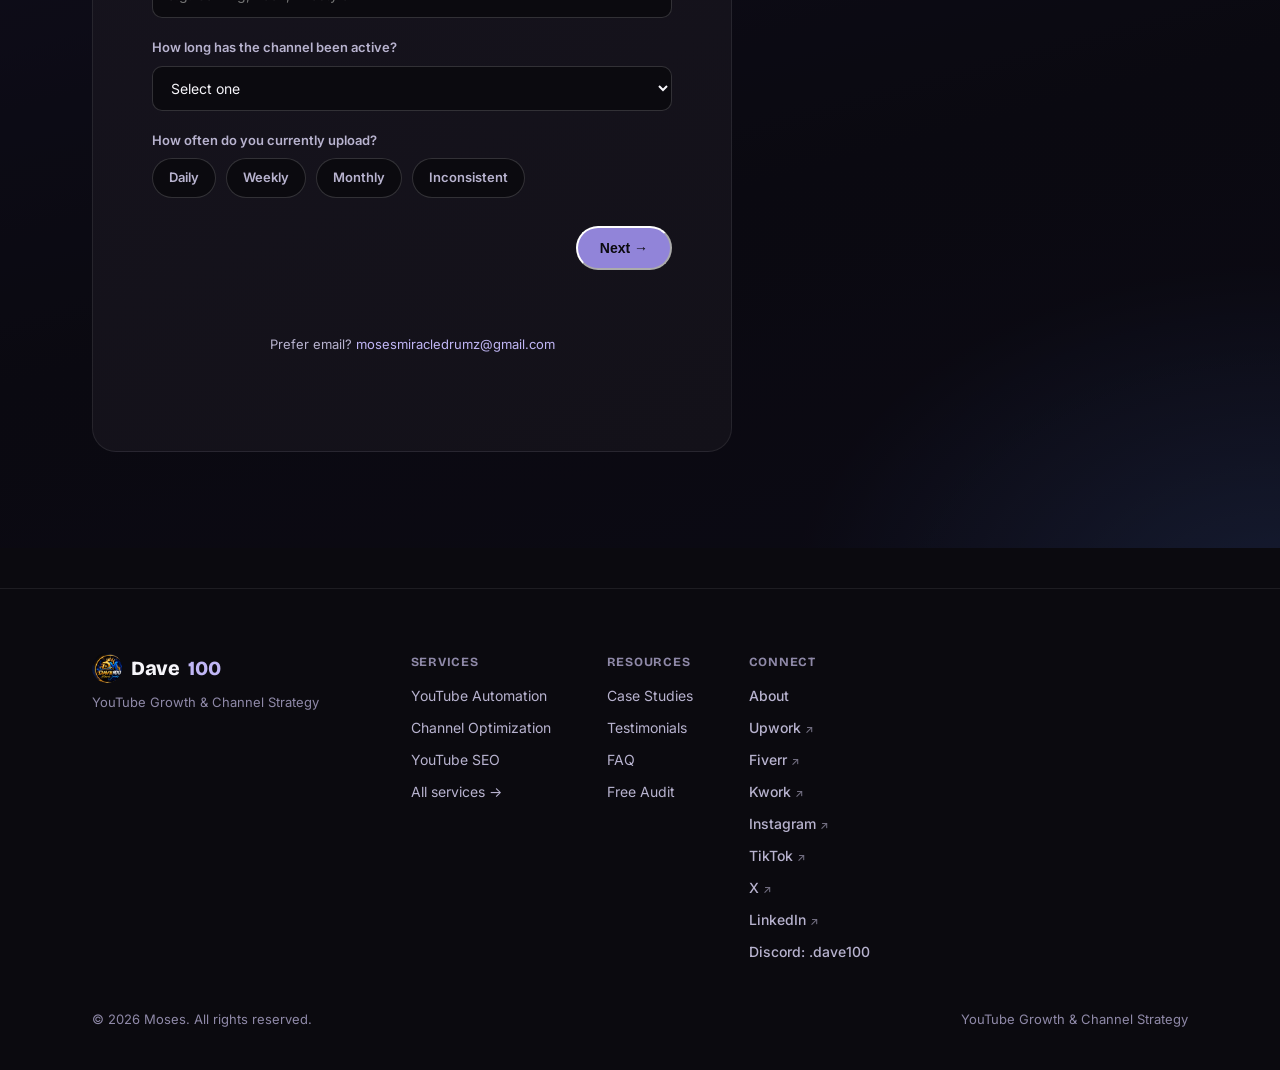
==== commit 3eac0a0d: "Update website with latest design changes from zip file" ====
--- a/index.html
+++ b/index.html
@@ -576,29 +576,214 @@
   <div class="wrap">
     <div class="page-hero reveal" style="margin-bottom:40px;">
       <span class="section-eyebrow">Contact</span>
-      <h2>Ready to grow your channel?</h2>
-      <p>Tell me where your channel is today and where you want it to be. I'll put together a plan.</p>
-    </div>
-    <div class="cta-section cta-form-section reveal" style="margin:0;">
-      <form class="contact-form" id="contactForm" action="https://formspree.io/f/YOUR_FORM_ID" method="POST">
-        <input type="hidden" name="_subject" value="New project inquiry from mosesjamesdave100.com">
-        <div class="form-row">
-          <div class="field">
-            <label for="cf-name">Name</label>
-            <input type="text" id="cf-name" name="name" placeholder="Your name" required>
-          </div>
-          <div class="field">
-            <label for="cf-email">Email</label>
-            <input type="email" id="cf-email" name="email" placeholder="you@channel.com" required>
-          </div>
-        </div>
-        <div class="field">
-          <label for="cf-message">Tell me about your channel</label>
-          <textarea id="cf-message" name="message" rows="5" placeholder="Channel link, where you're stuck, what you want to grow" required></textarea>
-        </div>
-        <button type="submit" class="btn-primary form-submit">
-          <span class="btn-label">Send message</span>
-        </button>
+      <h2>Let's Build Your Growth Plan</h2>
+      <p>Tell us about your channel and goals, we'll get back to you with a custom strategy.</p>
+    </div>
+    <div class="cta-section cta-form-section wizard-card reveal" style="margin:0;">
+      <div class="wizard-progress">
+        <div class="wizard-steps">
+          <button type="button" class="wizard-step" data-step="1"><span class="wizard-step-num">1</span><span class="wizard-step-label">Channel</span></button>
+          <button type="button" class="wizard-step" data-step="2"><span class="wizard-step-num">2</span><span class="wizard-step-label">Situation</span></button>
+          <button type="button" class="wizard-step" data-step="3"><span class="wizard-step-num">3</span><span class="wizard-step-label">Goals</span></button>
+          <button type="button" class="wizard-step" data-step="4"><span class="wizard-step-num">4</span><span class="wizard-step-label">Revenue</span></button>
+          <button type="button" class="wizard-step" data-step="5"><span class="wizard-step-num">5</span><span class="wizard-step-label">Budget</span></button>
+          <button type="button" class="wizard-step" data-step="6"><span class="wizard-step-num">6</span><span class="wizard-step-label">Contact</span></button>
+        </div>
+        <div class="wizard-progress-track"><div class="wizard-progress-fill" id="wizardProgressFill"></div></div>
+      </div>
+
+      <form class="contact-form wizard-form" id="contactForm" action="https://formspree.io/f/YOUR_FORM_ID" method="POST">
+        <input type="hidden" name="_subject" value="New growth plan request from mosesjamesdave100.com">
+
+        <div class="wizard-panel" data-step="1">
+          <h3 class="wizard-step-title">About Your Channel</h3>
+          <div class="wfield">
+            <label for="w-channel-url">Channel name / URL</label>
+            <input type="text" id="w-channel-url" name="channel_url" placeholder="e.g. youtube.com/@yourchannel">
+          </div>
+          <div class="wfield">
+            <label>Platform</label>
+            <div class="pill-group">
+              <label class="pill-option"><input type="radio" name="platform" value="YouTube"><span>YouTube</span></label>
+              <label class="pill-option"><input type="radio" name="platform" value="Twitch"><span>Twitch</span></label>
+              <label class="pill-option"><input type="radio" name="platform" value="Both"><span>Both</span></label>
+            </div>
+          </div>
+          <div class="wfield">
+            <label for="w-sub-count">Current subscriber/follower count</label>
+            <input type="text" id="w-sub-count" name="subscriber_count" placeholder="e.g. 2500">
+          </div>
+          <div class="wfield">
+            <label for="w-niche">Content niche/category</label>
+            <input type="text" id="w-niche" name="niche" placeholder="e.g. Gaming, Tech, Lifestyle">
+          </div>
+          <div class="wfield">
+            <label for="w-age">How long has the channel been active?</label>
+            <select id="w-age" name="channel_age">
+              <option value="">Select one</option>
+              <option>Less than 3 months</option>
+              <option>3–6 months</option>
+              <option>6–12 months</option>
+              <option>1–2 years</option>
+              <option>2+ years</option>
+            </select>
+          </div>
+          <div class="wfield">
+            <label>How often do you currently upload?</label>
+            <div class="pill-group">
+              <label class="pill-option"><input type="radio" name="upload_frequency" value="Daily"><span>Daily</span></label>
+              <label class="pill-option"><input type="radio" name="upload_frequency" value="Weekly"><span>Weekly</span></label>
+              <label class="pill-option"><input type="radio" name="upload_frequency" value="Monthly"><span>Monthly</span></label>
+              <label class="pill-option"><input type="radio" name="upload_frequency" value="Inconsistent"><span>Inconsistent</span></label>
+            </div>
+          </div>
+          <div class="wizard-nav wizard-nav-end">
+            <button type="button" class="btn-primary" data-wizard-next>Next →</button>
+          </div>
+        </div>
+
+        <div class="wizard-panel" data-step="2">
+          <h3 class="wizard-step-title">Current Situation</h3>
+          <div class="wfield">
+            <label>Is your channel currently monetized?</label>
+            <div class="pill-group">
+              <label class="pill-option"><input type="radio" name="monetized" value="Yes"><span>Yes</span></label>
+              <label class="pill-option"><input type="radio" name="monetized" value="No"><span>No</span></label>
+              <label class="pill-option"><input type="radio" name="monetized" value="Applied but not approved"><span>Applied but not approved</span></label>
+            </div>
+          </div>
+          <div class="wfield">
+            <label>Are you Twitch Partner/Affiliate?</label>
+            <div class="pill-group">
+              <label class="pill-option"><input type="radio" name="twitch_status" value="Partner"><span>Partner</span></label>
+              <label class="pill-option"><input type="radio" name="twitch_status" value="Affiliate"><span>Affiliate</span></label>
+              <label class="pill-option"><input type="radio" name="twitch_status" value="Neither yet"><span>Neither yet</span></label>
+              <label class="pill-option"><input type="radio" name="twitch_status" value="N/A — I'm YouTube only"><span>N/A — I'm YouTube only</span></label>
+            </div>
+          </div>
+          <div class="wfield">
+            <label>Have you worked with a promoter/agency before?</label>
+            <div class="pill-group">
+              <label class="pill-option"><input type="radio" name="worked_with_agency" value="Yes"><span>Yes</span></label>
+              <label class="pill-option"><input type="radio" name="worked_with_agency" value="No"><span>No</span></label>
+            </div>
+          </div>
+          <div class="wfield">
+            <label>What's your biggest challenge right now?</label>
+            <div class="pill-group">
+              <label class="pill-option"><input type="radio" name="biggest_challenge" value="Low views"><span>Low views</span></label>
+              <label class="pill-option"><input type="radio" name="biggest_challenge" value="Slow subscriber growth"><span>Slow subscriber growth</span></label>
+              <label class="pill-option"><input type="radio" name="biggest_challenge" value="Inconsistent content"><span>Inconsistent content</span></label>
+              <label class="pill-option"><input type="radio" name="biggest_challenge" value="Poor SEO/discoverability"><span>Poor SEO/discoverability</span></label>
+              <label class="pill-option"><input type="radio" name="biggest_challenge" value="Don't know where to start"><span>Don't know where to start</span></label>
+              <label class="pill-option"><input type="radio" name="biggest_challenge" value="Other"><span>Other</span></label>
+            </div>
+          </div>
+          <div class="wizard-nav">
+            <button type="button" class="btn-secondary" data-wizard-back>← Back</button>
+            <button type="button" class="btn-primary" data-wizard-next>Next →</button>
+          </div>
+        </div>
+
+        <div class="wizard-panel" data-step="3">
+          <h3 class="wizard-step-title">Goals & Objectives</h3>
+          <div class="wfield">
+            <label>What's your main goal?</label>
+            <div class="pill-group">
+              <label class="pill-option"><input type="radio" name="main_goal" value="Grow subscribers"><span>Grow subscribers</span></label>
+              <label class="pill-option"><input type="radio" name="main_goal" value="Increase views"><span>Increase views</span></label>
+              <label class="pill-option"><input type="radio" name="main_goal" value="Monetize faster"><span>Monetize faster</span></label>
+              <label class="pill-option"><input type="radio" name="main_goal" value="Improve SEO/discoverability"><span>Improve SEO/discoverability</span></label>
+              <label class="pill-option"><input type="radio" name="main_goal" value="Full channel management"><span>Full channel management</span></label>
+              <label class="pill-option"><input type="radio" name="main_goal" value="Other"><span>Other</span></label>
+            </div>
+          </div>
+          <div class="wfield">
+            <label for="w-vision">What does success look like in 6 months?</label>
+            <textarea id="w-vision" name="vision_6_months" rows="4" placeholder="Describe your vision…"></textarea>
+          </div>
+          <div class="wfield">
+            <label>How soon are you looking to get started?</label>
+            <div class="pill-group">
+              <label class="pill-option"><input type="radio" name="start_timeline" value="Immediately"><span>Immediately</span></label>
+              <label class="pill-option"><input type="radio" name="start_timeline" value="Within 2 weeks"><span>Within 2 weeks</span></label>
+              <label class="pill-option"><input type="radio" name="start_timeline" value="Within a month"><span>Within a month</span></label>
+              <label class="pill-option"><input type="radio" name="start_timeline" value="Just exploring"><span>Just exploring</span></label>
+            </div>
+          </div>
+          <div class="wizard-nav">
+            <button type="button" class="btn-secondary" data-wizard-back>← Back</button>
+            <button type="button" class="btn-primary" data-wizard-next>Next →</button>
+          </div>
+        </div>
+
+        <div class="wizard-panel" data-step="4">
+          <h3 class="wizard-step-title">Revenue Target</h3>
+          <div class="wfield">
+            <label>How much monthly revenue are you aiming to generate from this channel?</label>
+            <div class="pill-group">
+              <label class="pill-option"><input type="radio" name="revenue_target" value="Under $1,000/month"><span>Under $1,000/month</span></label>
+              <label class="pill-option"><input type="radio" name="revenue_target" value="$1,000-$5,000/month"><span>$1,000-$5,000/month</span></label>
+              <label class="pill-option"><input type="radio" name="revenue_target" value="$5,000-$10,000/month"><span>$5,000-$10,000/month</span></label>
+              <label class="pill-option"><input type="radio" name="revenue_target" value="$10,000+/month"><span>$10,000+/month</span></label>
+              <label class="pill-option"><input type="radio" name="revenue_target" value="Other"><span>Other</span></label>
+            </div>
+          </div>
+          <div class="wizard-nav">
+            <button type="button" class="btn-secondary" data-wizard-back>← Back</button>
+            <button type="button" class="btn-primary" data-wizard-next>Next →</button>
+          </div>
+        </div>
+
+        <div class="wizard-panel" data-step="5">
+          <h3 class="wizard-step-title">Budget</h3>
+          <div class="wfield">
+            <label>How much are you looking to invest in this project?</label>
+            <div class="pill-group">
+              <label class="pill-option"><input type="radio" name="budget" value="$499"><span>$499</span></label>
+              <label class="pill-option"><input type="radio" name="budget" value="$1,000"><span>$1,000</span></label>
+              <label class="pill-option"><input type="radio" name="budget" value="$2,000"><span>$2,000</span></label>
+              <label class="pill-option"><input type="radio" name="budget" value="$3,500"><span>$3,500</span></label>
+              <label class="pill-option"><input type="radio" name="budget" value="$5,000+"><span>$5,000+</span></label>
+              <label class="pill-option"><input type="radio" name="budget" value="Other"><span>Other</span></label>
+            </div>
+          </div>
+          <div class="wizard-nav">
+            <button type="button" class="btn-secondary" data-wizard-back>← Back</button>
+            <button type="button" class="btn-primary" data-wizard-next>Next →</button>
+          </div>
+        </div>
+
+        <div class="wizard-panel" data-step="6">
+          <h3 class="wizard-step-title">Contact Info</h3>
+          <div class="wfield">
+            <label for="w-name">Name <span class="required">*</span></label>
+            <input type="text" id="w-name" name="name" required>
+          </div>
+          <div class="wfield">
+            <label for="w-email">Email <span class="required">*</span></label>
+            <input type="email" id="w-email" name="email" required>
+          </div>
+          <div class="wfield">
+            <label for="w-phone">Phone/WhatsApp</label>
+            <input type="text" id="w-phone" name="phone" placeholder="Optional">
+          </div>
+          <div class="wfield">
+            <label>Preferred contact method</label>
+            <div class="pill-group">
+              <label class="pill-option"><input type="radio" name="preferred_contact" value="Email"><span>Email</span></label>
+              <label class="pill-option"><input type="radio" name="preferred_contact" value="WhatsApp"><span>WhatsApp</span></label>
+              <label class="pill-option"><input type="radio" name="preferred_contact" value="Call"><span>Call</span></label>
+            </div>
+          </div>
+          <div class="wizard-nav">
+            <button type="button" class="btn-secondary" data-wizard-back>← Back</button>
+            <button type="submit" class="btn-primary form-submit">
+              <span class="btn-label">Submit and Get My Free Growth Plan</span>
+            </button>
+          </div>
+        </div>
+
         <p class="form-status" id="formStatus" role="status" aria-live="polite"></p>
       </form>
       <p class="form-fallback">Prefer email? <a href="mailto:mosesmiracledrumz@gmail.com">mosesmiracledrumz@gmail.com</a></p>
--- a/styles.css
+++ b/styles.css
@@ -675,6 +675,77 @@
 .form-fallback a{color:var(--accent-bright);}
 .form-fallback a:hover{text-decoration:underline;}
 
+/* growth-plan wizard */
+.wizard-card{max-width:640px;margin:0 auto;}
+.wizard-progress{margin-bottom:28px;}
+.wizard-steps{display:flex;justify-content:space-between;gap:2px;margin-bottom:10px;}
+.wizard-step{
+  flex:1;min-width:0;display:flex;flex-direction:column;align-items:center;gap:6px;
+  background:none;border:none;font:inherit;color:inherit;padding:0;cursor:pointer;
+}
+.wizard-step:disabled{cursor:default;}
+.wizard-step-num{
+  width:26px;height:26px;flex:none;border-radius:50%;
+  display:flex;align-items:center;justify-content:center;
+  font-family:'Bricolage Grotesque',sans-serif;font-weight:800;font-size:11.5px;
+  background:var(--bg);border:1.5px solid var(--hairline-strong);color:var(--text-faint);
+  transition:background .2s ease,border-color .2s ease,color .2s ease,box-shadow .2s ease;
+}
+.wizard-step-label{
+  font-size:9px;font-weight:700;letter-spacing:.03em;text-transform:uppercase;
+  color:var(--text-faint);white-space:nowrap;transition:color .2s ease;
+}
+.wizard-step.is-current .wizard-step-num{
+  background:var(--accent);border-color:var(--accent);color:#0b0a0f;
+  box-shadow:0 0 0 4px var(--accent-wash);
+}
+.wizard-step.is-current .wizard-step-label{color:var(--text);}
+.wizard-step.is-done .wizard-step-num{background:var(--accent-wash);border-color:var(--accent);color:var(--accent-bright);}
+.wizard-step.is-done .wizard-step-label{color:var(--text-dim);}
+.wizard-progress-track{height:3px;border-radius:999px;background:var(--hairline-strong);overflow:hidden;}
+.wizard-progress-fill{height:100%;width:0;border-radius:999px;background:linear-gradient(90deg,var(--accent),var(--accent-2));transition:width .35s ease;}
+
+.wizard-panel{display:none;}
+.wizard-panel.is-active{display:block;animation:wizard-panel-in .35s ease both;}
+@keyframes wizard-panel-in{from{opacity:0;transform:translateY(10px);}to{opacity:1;transform:translateY(0);}}
+@media(prefers-reduced-motion:reduce){.wizard-panel.is-active{animation:none;}}
+.wizard-step-title{font-family:'Bricolage Grotesque',sans-serif;font-weight:700;font-size:19px;margin-bottom:22px;}
+
+.wfield{margin-bottom:20px;}
+.wfield label{display:block;font-size:13px;font-weight:600;color:var(--text-dim);margin-bottom:8px;}
+.wfield .required{color:var(--accent-bright);}
+.wfield input,.wfield textarea,.wfield select{
+  width:100%;padding:12px 14px;font:inherit;font-size:14px;color:var(--text);
+  background:var(--bg);border:1px solid var(--hairline-strong);border-radius:10px;
+  transition:border-color .2s ease;
+}
+.wfield input:focus,.wfield textarea:focus,.wfield select:focus{outline:none;border-color:var(--accent);}
+.wfield textarea{resize:vertical;min-height:100px;}
+.wfield select{cursor:pointer;}
+
+.pill-group{display:flex;flex-wrap:wrap;gap:10px;}
+.pill-option input{position:absolute;opacity:0;width:1px;height:1px;pointer-events:none;}
+.pill-option span{
+  display:inline-flex;align-items:center;padding:9px 16px;border-radius:999px;
+  border:1px solid var(--hairline-strong);background:var(--bg);
+  font-size:13px;font-weight:600;color:var(--text-dim);cursor:pointer;
+  transition:background .18s ease,border-color .18s ease,color .18s ease;
+}
+.pill-option span:hover{border-color:var(--accent-line);color:var(--text);}
+.pill-option input:checked + span{background:var(--accent-wash);border-color:var(--accent);color:var(--accent-bright);}
+.pill-option input:focus-visible + span{outline:2px solid var(--accent);outline-offset:2px;}
+
+.wizard-nav{display:flex;justify-content:space-between;align-items:center;gap:12px;flex-wrap:wrap;margin-top:8px;}
+.wizard-nav-end{justify-content:flex-end;}
+.wizard-nav .btn-primary,.wizard-nav .btn-secondary{padding:12px 22px;font-size:14px;white-space:nowrap;}
+.wizard-nav .btn-secondary{flex:none;}
+@media(max-width:480px){
+  .wizard-step-label{display:none;}
+  .wizard-step-num{width:24px;height:24px;}
+  .wizard-nav{justify-content:center;}
+  .wizard-nav .btn-primary,.wizard-nav .btn-secondary{flex:1 1 auto;text-align:center;justify-content:center;}
+}
+
 /* FOOTER: brand+pages on the left, socials on the right, each column
    stacked vertically rather than one long wrapping row */
 footer{padding:64px 0 40px;border-top:1px solid var(--hairline);margin-top:40px;}
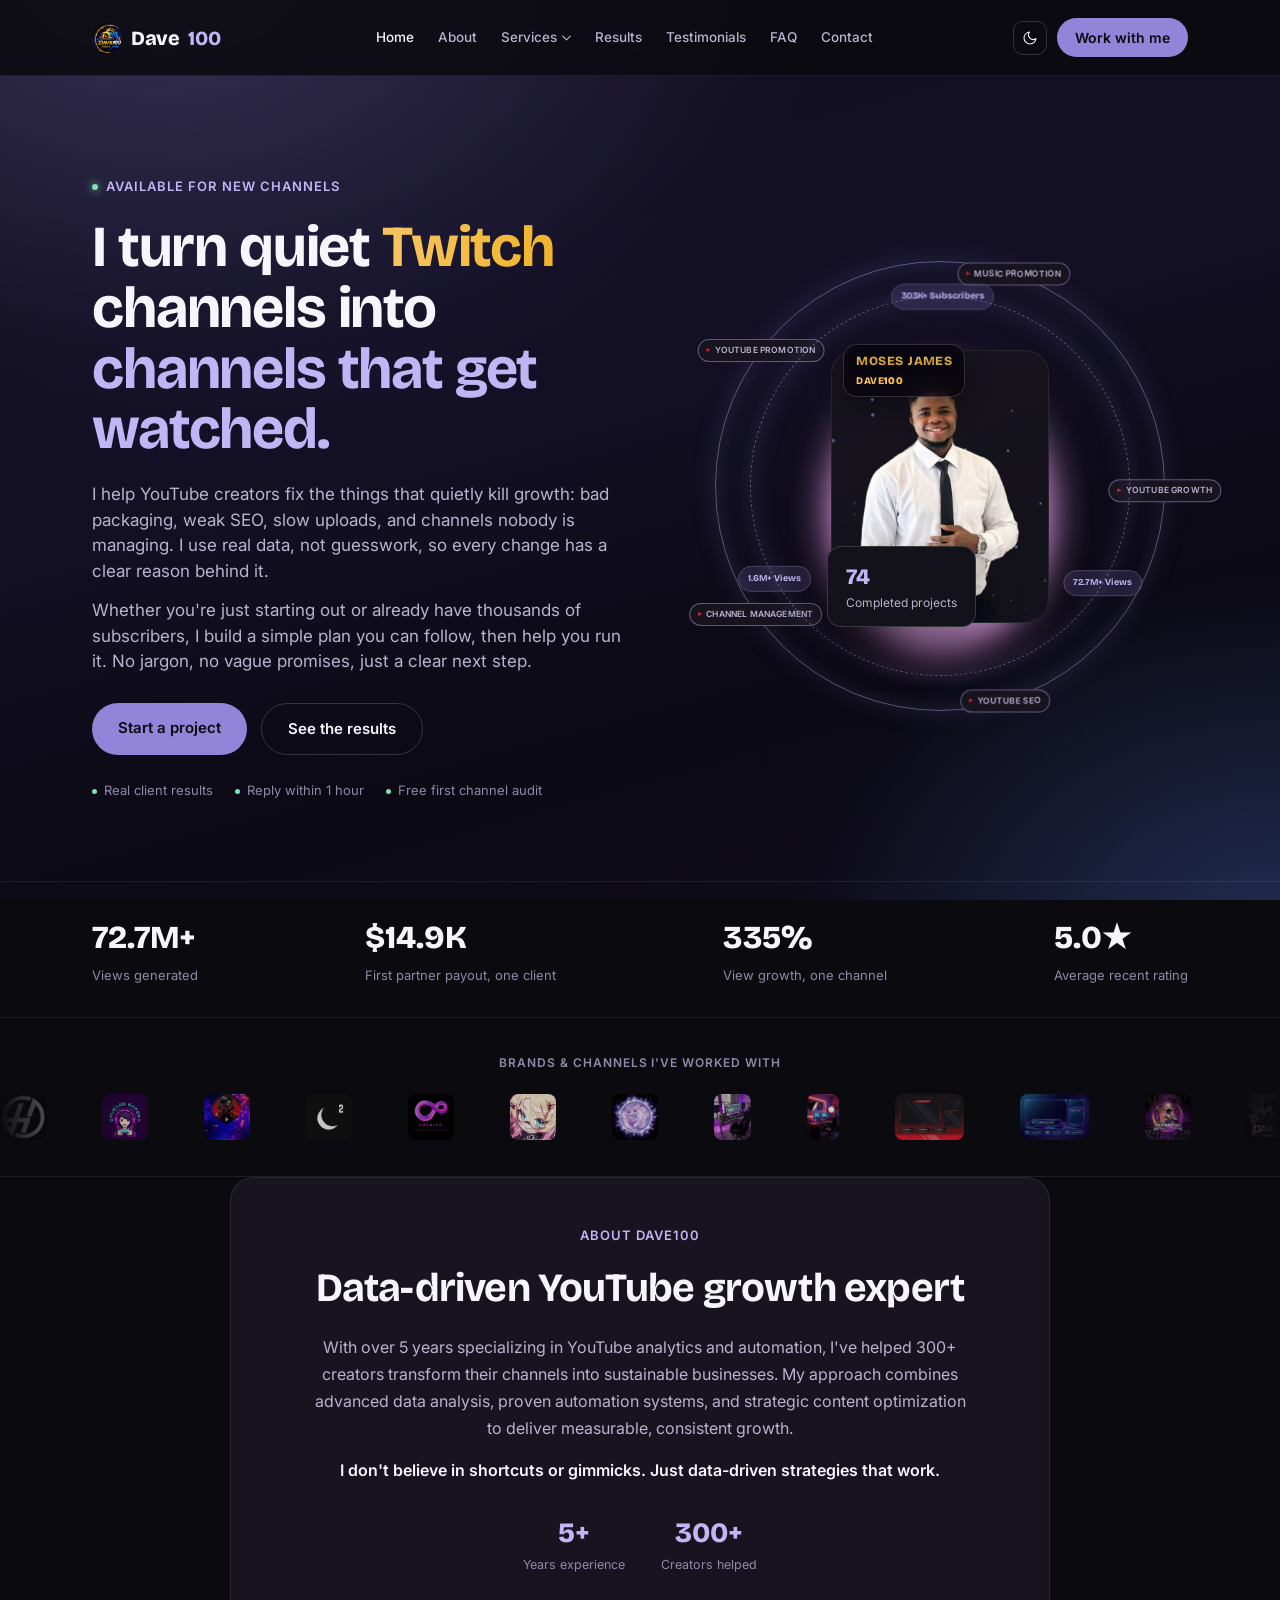
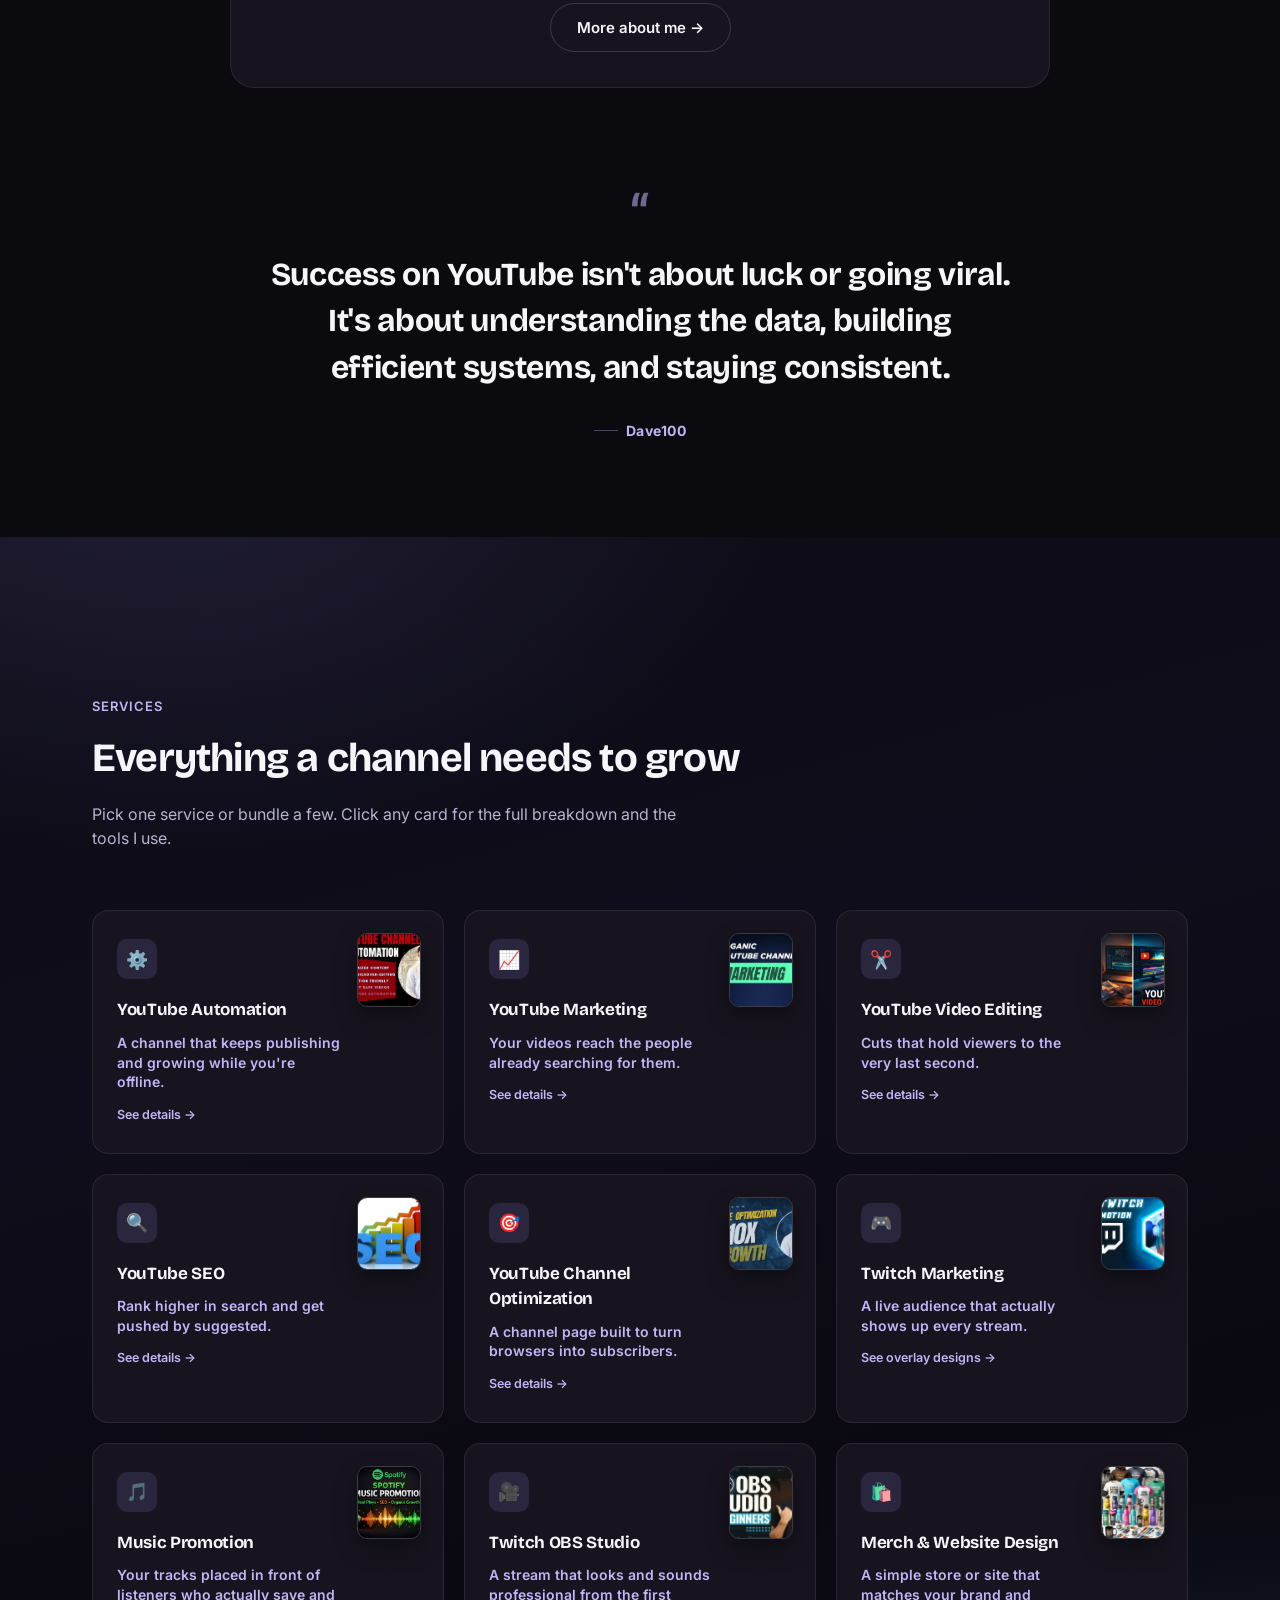
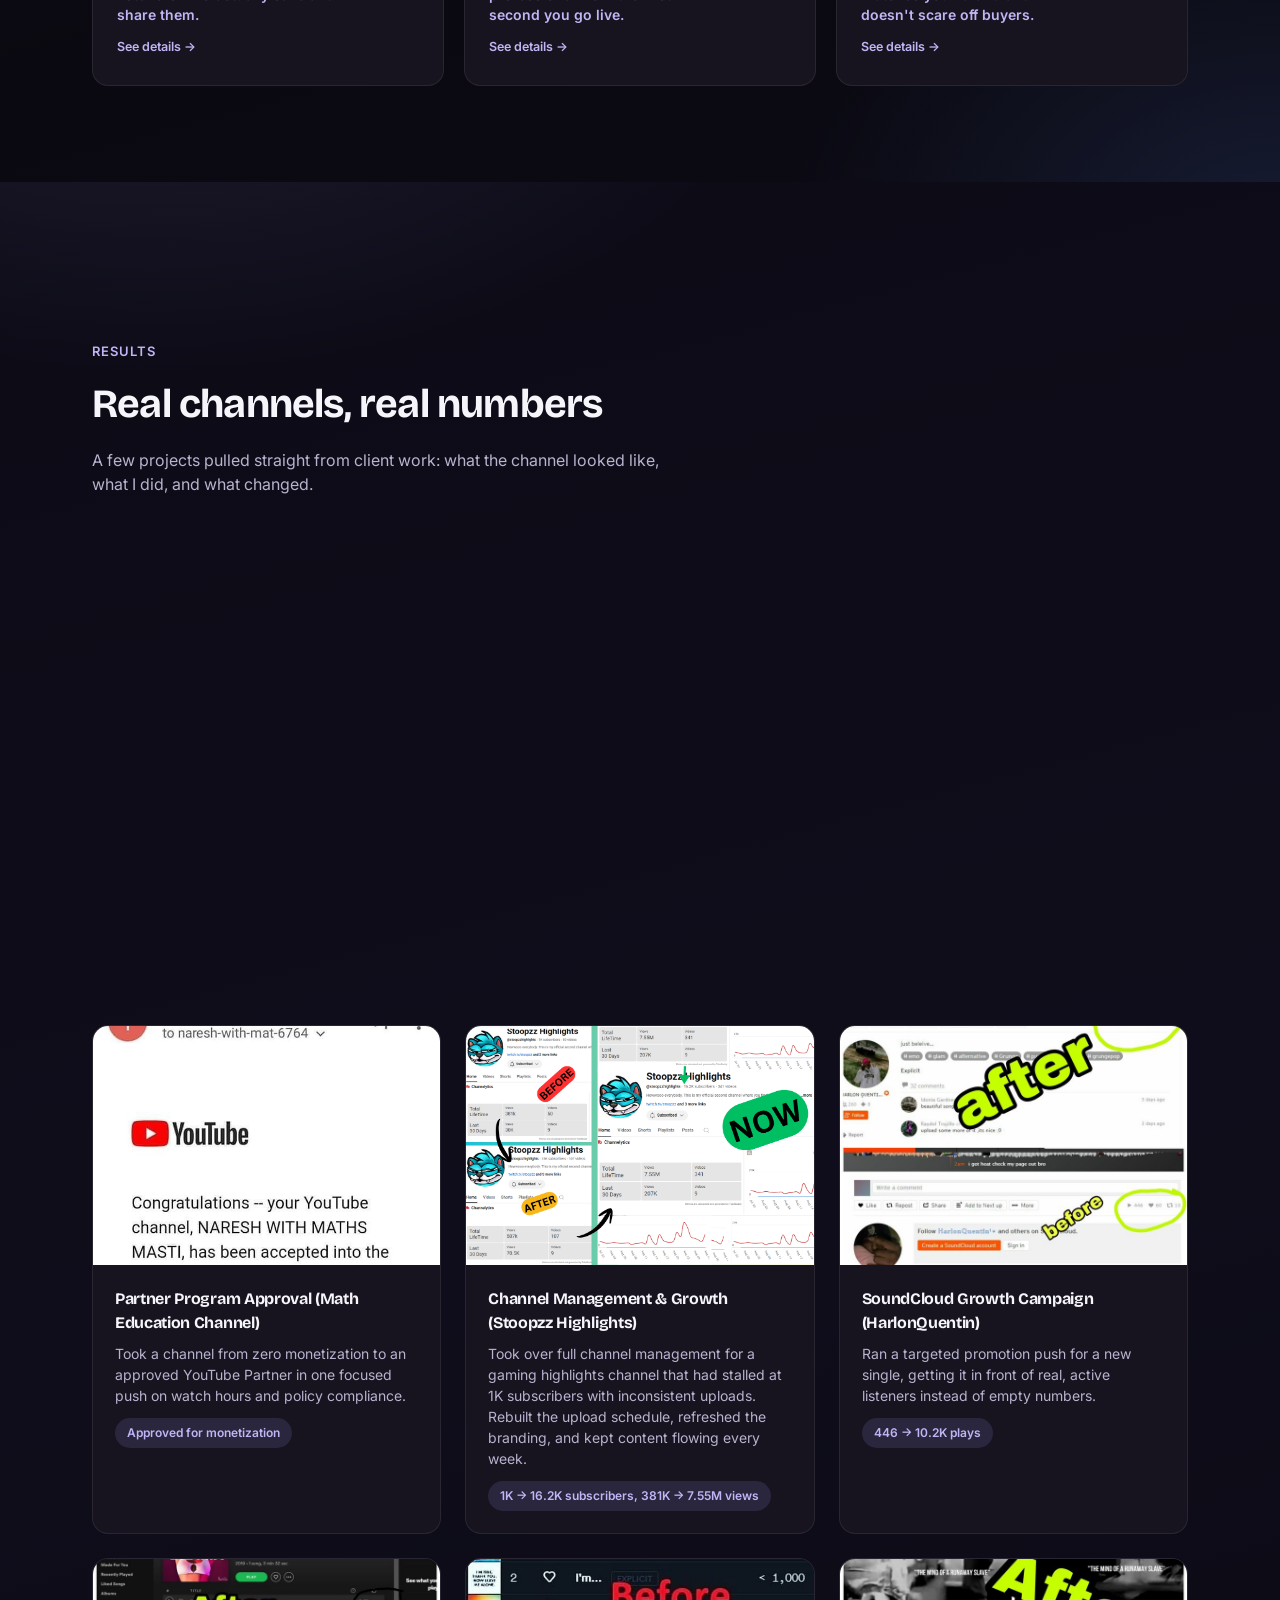
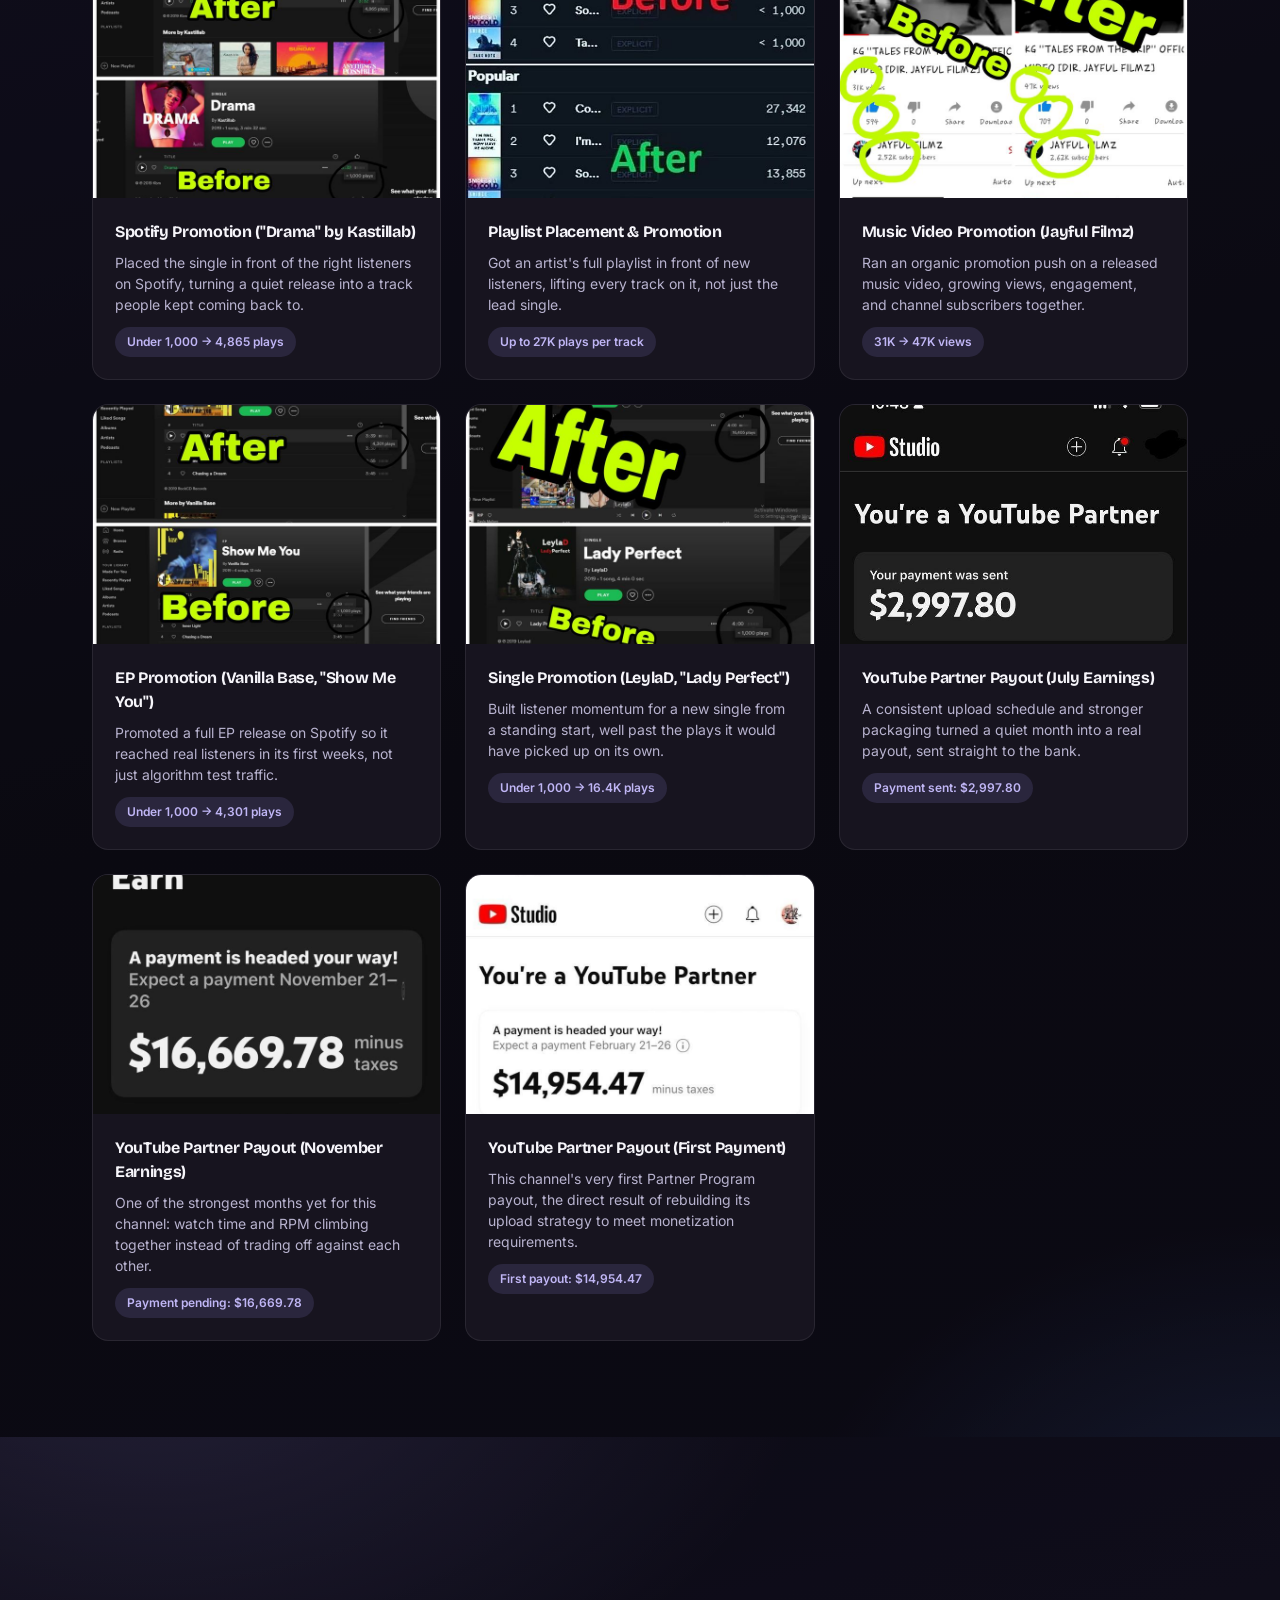
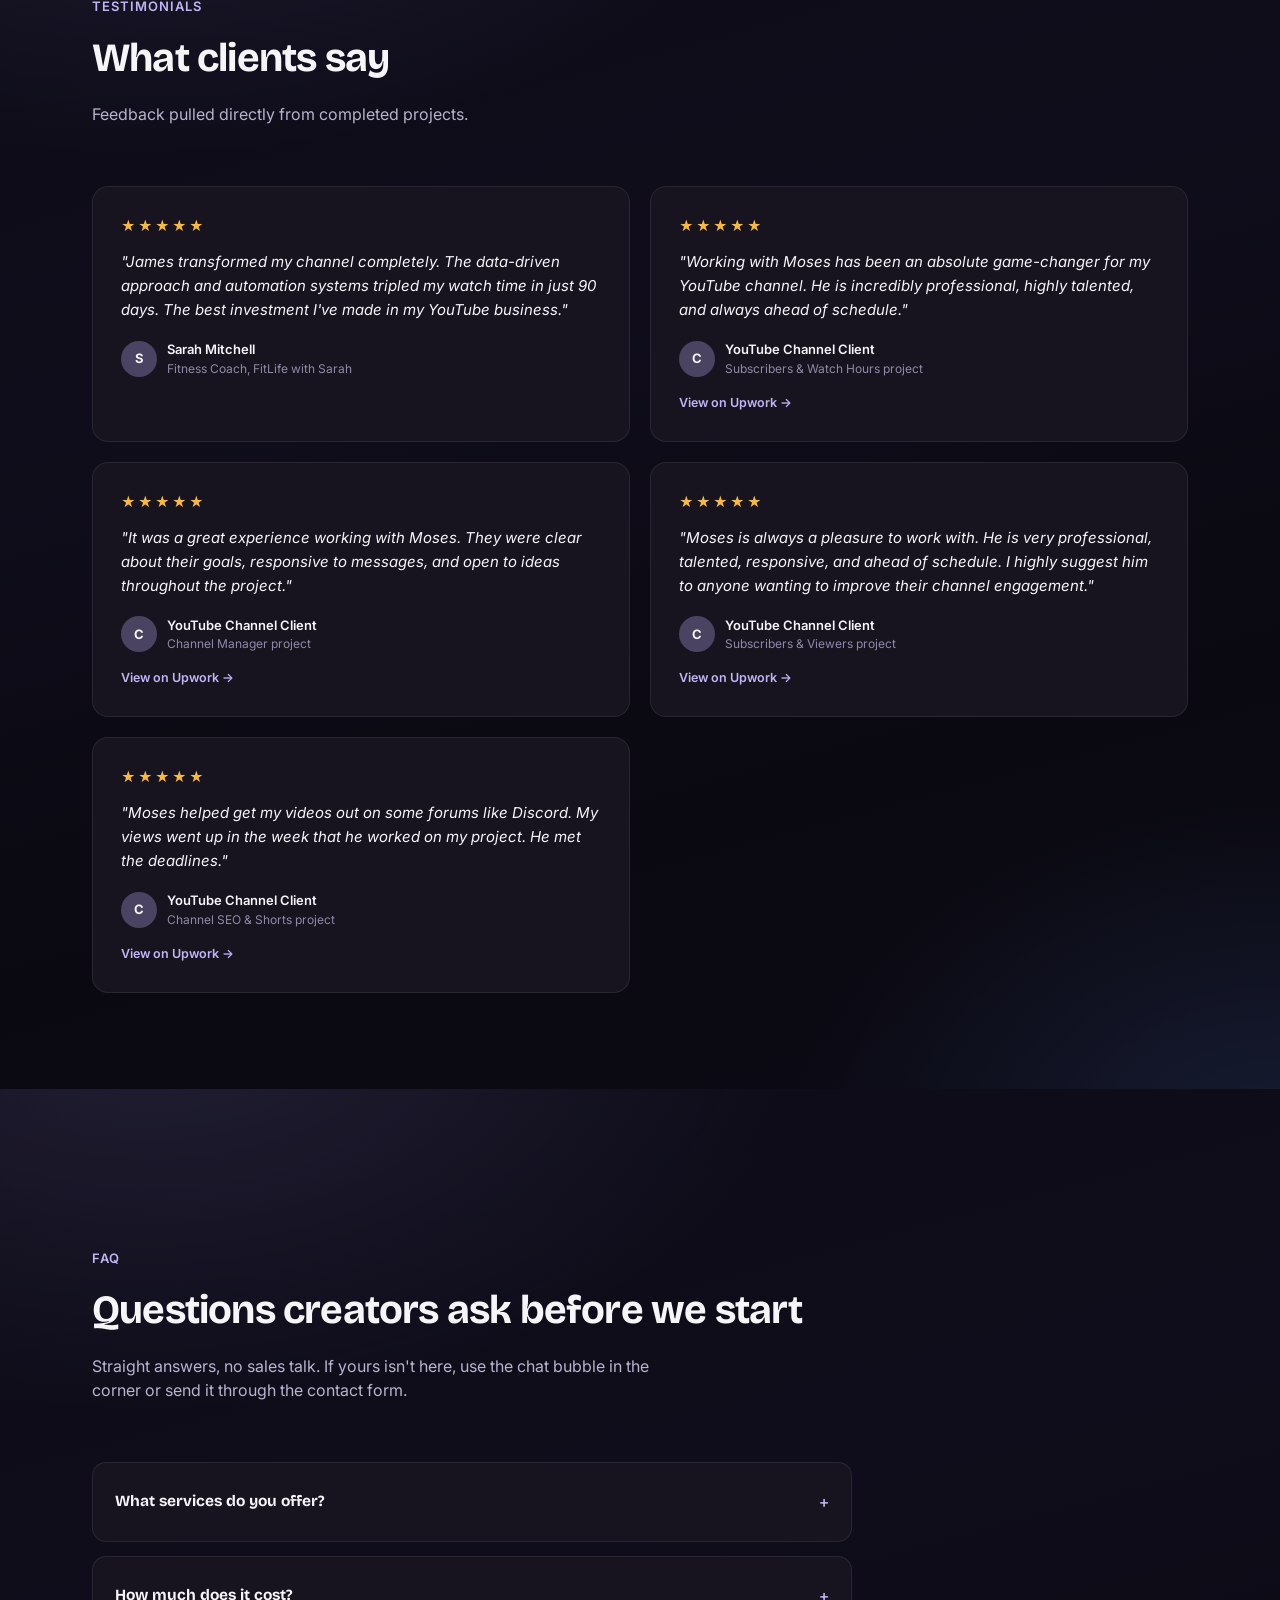
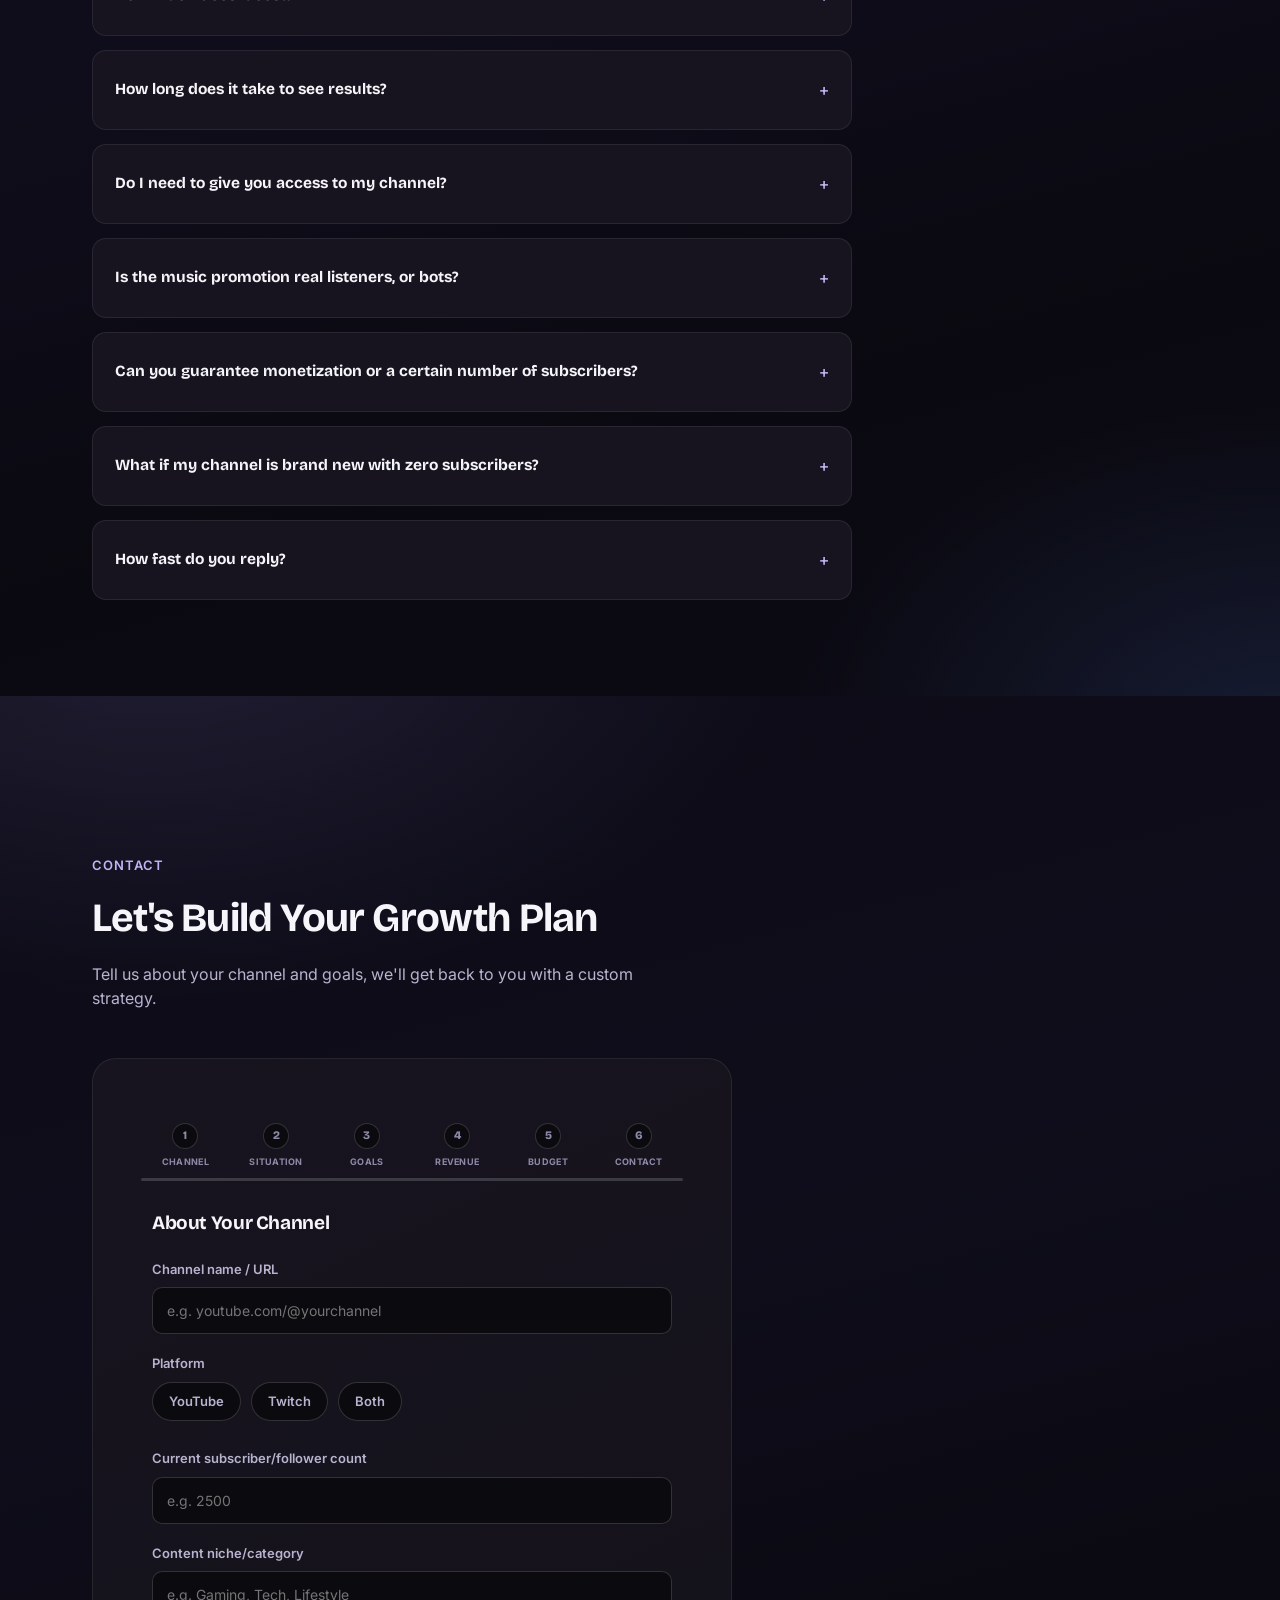
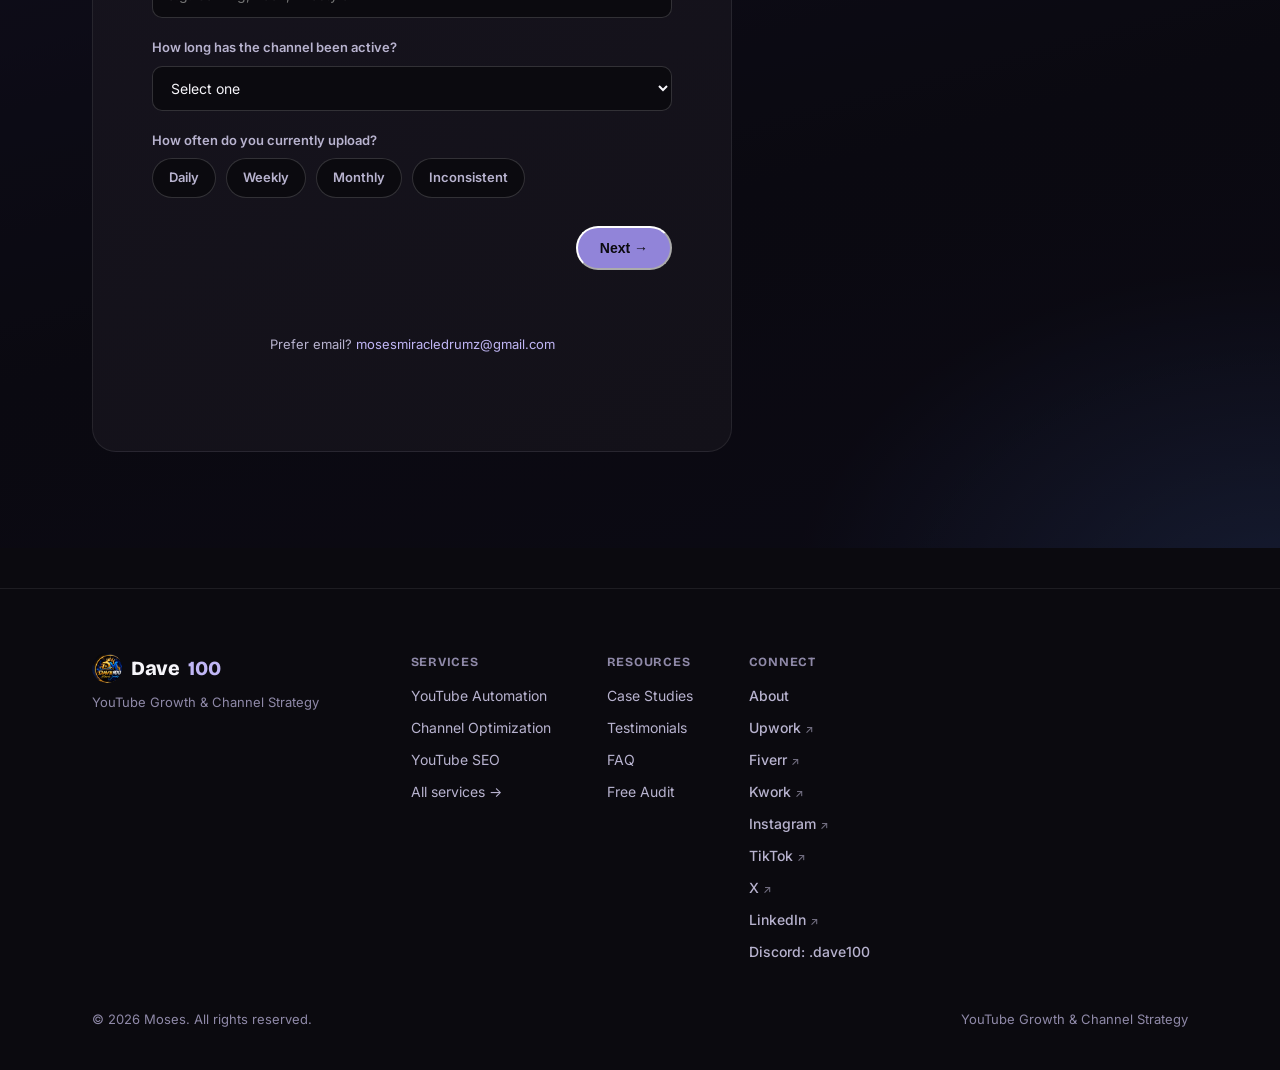
==== commit b68a995a: "Update portfolio files with latest changes" ====
--- a/index.html
+++ b/index.html
@@ -599,9 +599,9 @@
           <h3 class="wizard-step-title">About Your Channel</h3>
           <div class="wfield">
             <label for="w-channel-url">Channel name / URL</label>
-            <input type="text" id="w-channel-url" name="channel_url" placeholder="e.g. youtube.com/@yourchannel">
-          </div>
-          <div class="wfield">
+            <input type="text" id="w-channel-url" name="channel_url" placeholder="e.g. youtube.com/@yourchannel" required>
+          </div>
+          <div class="wfield" data-required>
             <label>Platform</label>
             <div class="pill-group">
               <label class="pill-option"><input type="radio" name="platform" value="YouTube"><span>YouTube</span></label>
@@ -611,15 +611,15 @@
           </div>
           <div class="wfield">
             <label for="w-sub-count">Current subscriber/follower count</label>
-            <input type="text" id="w-sub-count" name="subscriber_count" placeholder="e.g. 2500">
+            <input type="text" id="w-sub-count" name="subscriber_count" placeholder="e.g. 2500" required>
           </div>
           <div class="wfield">
             <label for="w-niche">Content niche/category</label>
-            <input type="text" id="w-niche" name="niche" placeholder="e.g. Gaming, Tech, Lifestyle">
+            <input type="text" id="w-niche" name="niche" placeholder="e.g. Gaming, Tech, Lifestyle" required>
           </div>
           <div class="wfield">
             <label for="w-age">How long has the channel been active?</label>
-            <select id="w-age" name="channel_age">
+            <select id="w-age" name="channel_age" required>
               <option value="">Select one</option>
               <option>Less than 3 months</option>
               <option>3–6 months</option>
@@ -628,7 +628,7 @@
               <option>2+ years</option>
             </select>
           </div>
-          <div class="wfield">
+          <div class="wfield" data-required>
             <label>How often do you currently upload?</label>
             <div class="pill-group">
               <label class="pill-option"><input type="radio" name="upload_frequency" value="Daily"><span>Daily</span></label>
@@ -637,6 +637,7 @@
               <label class="pill-option"><input type="radio" name="upload_frequency" value="Inconsistent"><span>Inconsistent</span></label>
             </div>
           </div>
+          <p class="wizard-error" hidden>Please answer every question before continuing.</p>
           <div class="wizard-nav wizard-nav-end">
             <button type="button" class="btn-primary" data-wizard-next>Next →</button>
           </div>
@@ -644,7 +645,7 @@
 
         <div class="wizard-panel" data-step="2">
           <h3 class="wizard-step-title">Current Situation</h3>
-          <div class="wfield">
+          <div class="wfield" data-required>
             <label>Is your channel currently monetized?</label>
             <div class="pill-group">
               <label class="pill-option"><input type="radio" name="monetized" value="Yes"><span>Yes</span></label>
@@ -652,7 +653,7 @@
               <label class="pill-option"><input type="radio" name="monetized" value="Applied but not approved"><span>Applied but not approved</span></label>
             </div>
           </div>
-          <div class="wfield">
+          <div class="wfield" data-required>
             <label>Are you Twitch Partner/Affiliate?</label>
             <div class="pill-group">
               <label class="pill-option"><input type="radio" name="twitch_status" value="Partner"><span>Partner</span></label>
@@ -661,24 +662,26 @@
               <label class="pill-option"><input type="radio" name="twitch_status" value="N/A — I'm YouTube only"><span>N/A — I'm YouTube only</span></label>
             </div>
           </div>
-          <div class="wfield">
+          <div class="wfield" data-required>
             <label>Have you worked with a promoter/agency before?</label>
             <div class="pill-group">
               <label class="pill-option"><input type="radio" name="worked_with_agency" value="Yes"><span>Yes</span></label>
               <label class="pill-option"><input type="radio" name="worked_with_agency" value="No"><span>No</span></label>
             </div>
           </div>
-          <div class="wfield">
-            <label>What's your biggest challenge right now?</label>
-            <div class="pill-group">
-              <label class="pill-option"><input type="radio" name="biggest_challenge" value="Low views"><span>Low views</span></label>
-              <label class="pill-option"><input type="radio" name="biggest_challenge" value="Slow subscriber growth"><span>Slow subscriber growth</span></label>
-              <label class="pill-option"><input type="radio" name="biggest_challenge" value="Inconsistent content"><span>Inconsistent content</span></label>
-              <label class="pill-option"><input type="radio" name="biggest_challenge" value="Poor SEO/discoverability"><span>Poor SEO/discoverability</span></label>
-              <label class="pill-option"><input type="radio" name="biggest_challenge" value="Don't know where to start"><span>Don't know where to start</span></label>
-              <label class="pill-option"><input type="radio" name="biggest_challenge" value="Other"><span>Other</span></label>
-            </div>
-          </div>
+          <div class="wfield" data-other-group data-required>
+            <label>What's your biggest challenge right now? <span class="field-hint">(choose all that apply)</span></label>
+            <div class="pill-group">
+              <label class="pill-option"><input type="checkbox" name="biggest_challenge" value="Low views"><span>Low views</span></label>
+              <label class="pill-option"><input type="checkbox" name="biggest_challenge" value="Slow subscriber growth"><span>Slow subscriber growth</span></label>
+              <label class="pill-option"><input type="checkbox" name="biggest_challenge" value="Inconsistent content"><span>Inconsistent content</span></label>
+              <label class="pill-option"><input type="checkbox" name="biggest_challenge" value="Poor SEO/discoverability"><span>Poor SEO/discoverability</span></label>
+              <label class="pill-option"><input type="checkbox" name="biggest_challenge" value="Don't know where to start"><span>Don't know where to start</span></label>
+              <label class="pill-option"><input type="checkbox" name="biggest_challenge" value="Other"><span>Other</span></label>
+            </div>
+            <input type="text" class="other-input" name="biggest_challenge_other" placeholder="Describe your biggest challenge…" hidden>
+          </div>
+          <p class="wizard-error" hidden>Please answer every question before continuing.</p>
           <div class="wizard-nav">
             <button type="button" class="btn-secondary" data-wizard-back>← Back</button>
             <button type="button" class="btn-primary" data-wizard-next>Next →</button>
@@ -687,7 +690,7 @@
 
         <div class="wizard-panel" data-step="3">
           <h3 class="wizard-step-title">Goals & Objectives</h3>
-          <div class="wfield">
+          <div class="wfield" data-other-group data-required>
             <label>What's your main goal?</label>
             <div class="pill-group">
               <label class="pill-option"><input type="radio" name="main_goal" value="Grow subscribers"><span>Grow subscribers</span></label>
@@ -697,12 +700,13 @@
               <label class="pill-option"><input type="radio" name="main_goal" value="Full channel management"><span>Full channel management</span></label>
               <label class="pill-option"><input type="radio" name="main_goal" value="Other"><span>Other</span></label>
             </div>
+            <input type="text" class="other-input" name="main_goal_other" placeholder="Describe your main goal…" hidden>
           </div>
           <div class="wfield">
             <label for="w-vision">What does success look like in 6 months?</label>
-            <textarea id="w-vision" name="vision_6_months" rows="4" placeholder="Describe your vision…"></textarea>
-          </div>
-          <div class="wfield">
+            <textarea id="w-vision" name="vision_6_months" rows="4" placeholder="Describe your vision…" required></textarea>
+          </div>
+          <div class="wfield" data-required>
             <label>How soon are you looking to get started?</label>
             <div class="pill-group">
               <label class="pill-option"><input type="radio" name="start_timeline" value="Immediately"><span>Immediately</span></label>
@@ -711,6 +715,7 @@
               <label class="pill-option"><input type="radio" name="start_timeline" value="Just exploring"><span>Just exploring</span></label>
             </div>
           </div>
+          <p class="wizard-error" hidden>Please answer every question before continuing.</p>
           <div class="wizard-nav">
             <button type="button" class="btn-secondary" data-wizard-back>← Back</button>
             <button type="button" class="btn-primary" data-wizard-next>Next →</button>
@@ -719,7 +724,7 @@
 
         <div class="wizard-panel" data-step="4">
           <h3 class="wizard-step-title">Revenue Target</h3>
-          <div class="wfield">
+          <div class="wfield" data-other-group data-required>
             <label>How much monthly revenue are you aiming to generate from this channel?</label>
             <div class="pill-group">
               <label class="pill-option"><input type="radio" name="revenue_target" value="Under $1,000/month"><span>Under $1,000/month</span></label>
@@ -728,7 +733,9 @@
               <label class="pill-option"><input type="radio" name="revenue_target" value="$10,000+/month"><span>$10,000+/month</span></label>
               <label class="pill-option"><input type="radio" name="revenue_target" value="Other"><span>Other</span></label>
             </div>
-          </div>
+            <input type="text" class="other-input" name="revenue_target_other" placeholder="Enter a custom revenue target…" hidden>
+          </div>
+          <p class="wizard-error" hidden>Please answer every question before continuing.</p>
           <div class="wizard-nav">
             <button type="button" class="btn-secondary" data-wizard-back>← Back</button>
             <button type="button" class="btn-primary" data-wizard-next>Next →</button>
@@ -737,7 +744,7 @@
 
         <div class="wizard-panel" data-step="5">
           <h3 class="wizard-step-title">Budget</h3>
-          <div class="wfield">
+          <div class="wfield" data-other-group data-required>
             <label>How much are you looking to invest in this project?</label>
             <div class="pill-group">
               <label class="pill-option"><input type="radio" name="budget" value="$499"><span>$499</span></label>
@@ -747,7 +754,9 @@
               <label class="pill-option"><input type="radio" name="budget" value="$5,000+"><span>$5,000+</span></label>
               <label class="pill-option"><input type="radio" name="budget" value="Other"><span>Other</span></label>
             </div>
-          </div>
+            <input type="text" class="other-input" name="budget_other" placeholder="Enter a custom budget…" hidden>
+          </div>
+          <p class="wizard-error" hidden>Please answer every question before continuing.</p>
           <div class="wizard-nav">
             <button type="button" class="btn-secondary" data-wizard-back>← Back</button>
             <button type="button" class="btn-primary" data-wizard-next>Next →</button>
@@ -765,16 +774,16 @@
             <input type="email" id="w-email" name="email" required>
           </div>
           <div class="wfield">
-            <label for="w-phone">Phone/WhatsApp</label>
-            <input type="text" id="w-phone" name="phone" placeholder="Optional">
-          </div>
-          <div class="wfield">
             <label>Preferred contact method</label>
-            <div class="pill-group">
+            <div class="pill-group" id="preferredContactGroup">
               <label class="pill-option"><input type="radio" name="preferred_contact" value="Email"><span>Email</span></label>
               <label class="pill-option"><input type="radio" name="preferred_contact" value="WhatsApp"><span>WhatsApp</span></label>
               <label class="pill-option"><input type="radio" name="preferred_contact" value="Call"><span>Call</span></label>
             </div>
+          </div>
+          <div class="wfield" id="phoneField" hidden>
+            <label for="w-phone">Phone/WhatsApp number <span class="required">*</span></label>
+            <input type="text" id="w-phone" name="phone" placeholder="e.g. +1 555 123 4567">
           </div>
           <div class="wizard-nav">
             <button type="button" class="btn-secondary" data-wizard-back>← Back</button>
--- a/styles.css
+++ b/styles.css
@@ -714,6 +714,9 @@
 .wfield{margin-bottom:20px;}
 .wfield label{display:block;font-size:13px;font-weight:600;color:var(--text-dim);margin-bottom:8px;}
 .wfield .required{color:var(--accent-bright);}
+.wfield .field-hint{font-weight:400;color:var(--text-faint);text-transform:none;letter-spacing:0;}
+.other-input{margin-top:12px;}
+.other-input[hidden]{display:none;}
 .wfield input,.wfield textarea,.wfield select{
   width:100%;padding:12px 14px;font:inherit;font-size:14px;color:var(--text);
   background:var(--bg);border:1px solid var(--hairline-strong);border-radius:10px;
@@ -734,6 +737,11 @@
 .pill-option span:hover{border-color:var(--accent-line);color:var(--text);}
 .pill-option input:checked + span{background:var(--accent-wash);border-color:var(--accent);color:var(--accent-bright);}
 .pill-option input:focus-visible + span{outline:2px solid var(--accent);outline-offset:2px;}
+
+.wfield.has-error label{color:var(--yt-red);}
+.wfield.has-error input,.wfield.has-error select,.wfield.has-error textarea{border-color:var(--yt-red);}
+.wfield.has-error .pill-option span{border-color:rgba(255,43,43,0.45);}
+.wizard-error{color:var(--yt-red);font-size:13px;font-weight:600;margin:-8px 0 16px;}
 
 .wizard-nav{display:flex;justify-content:space-between;align-items:center;gap:12px;flex-wrap:wrap;margin-top:8px;}
 .wizard-nav-end{justify-content:flex-end;}
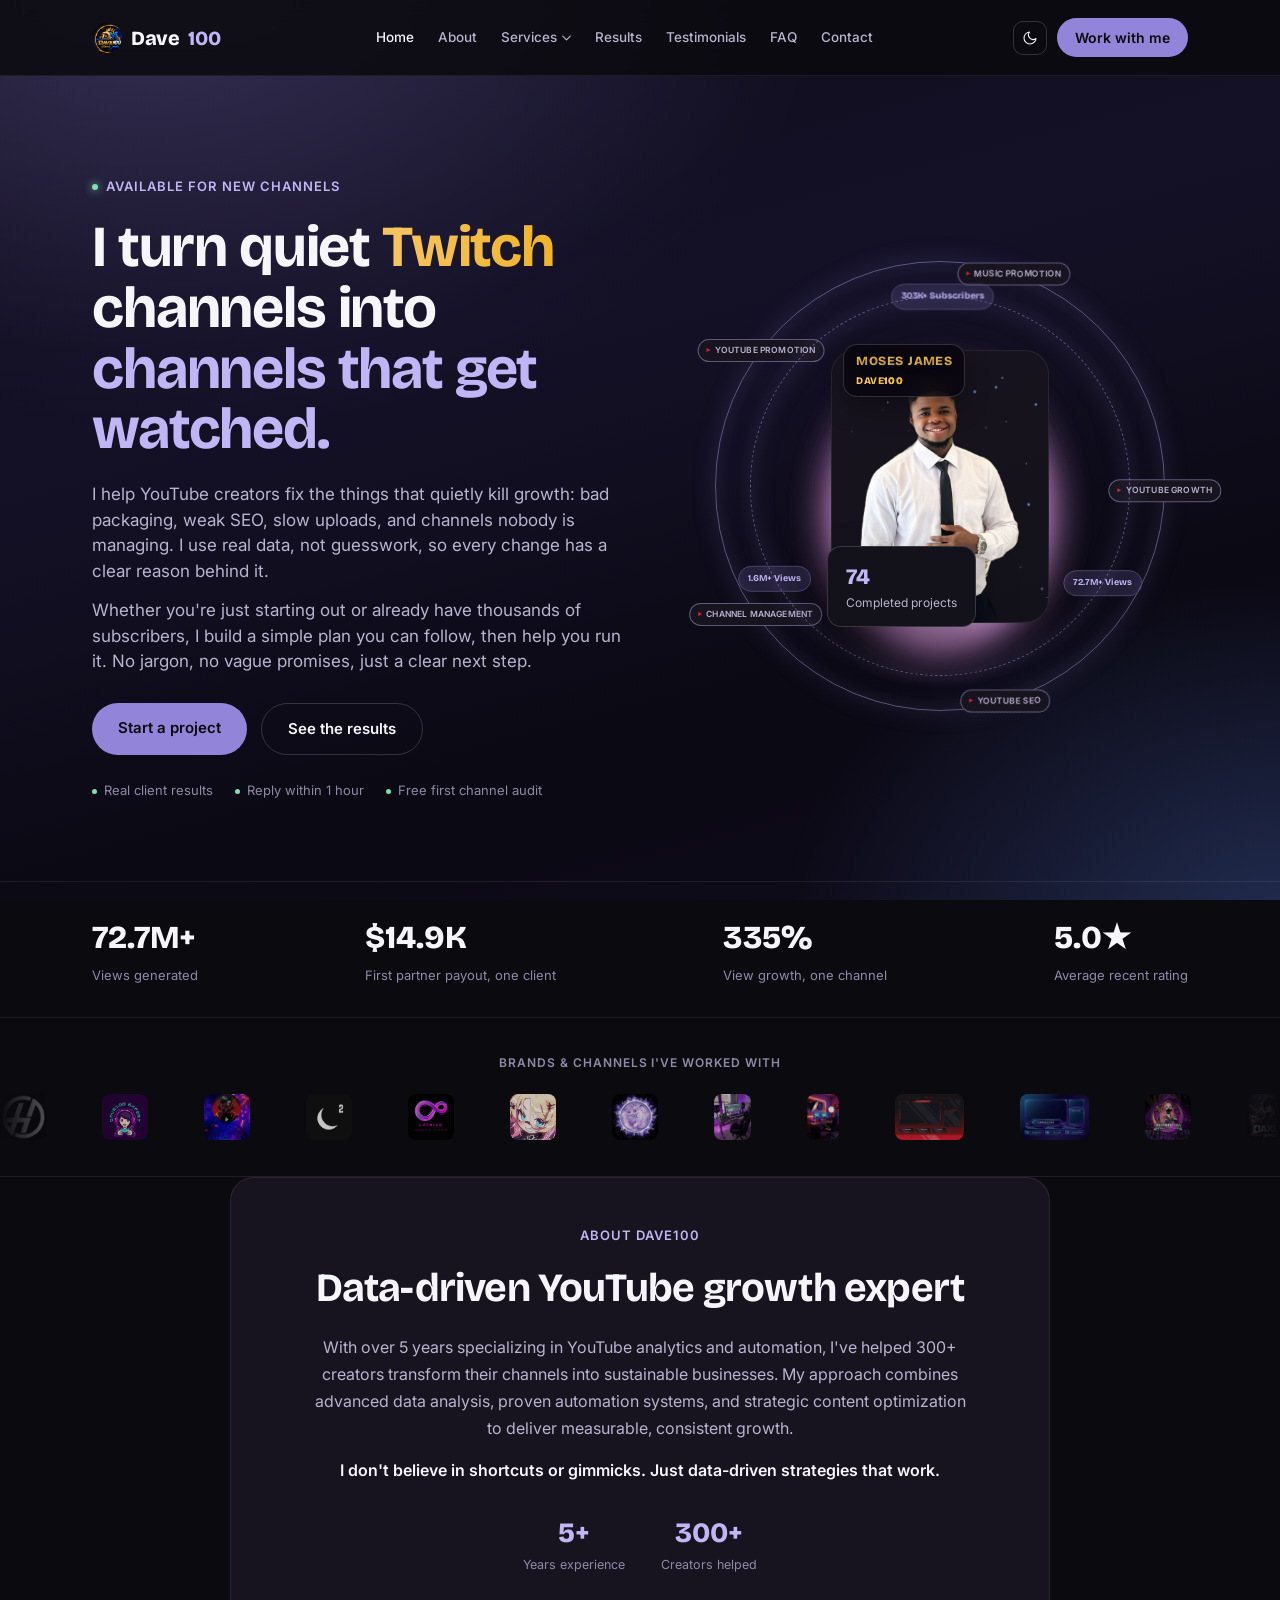
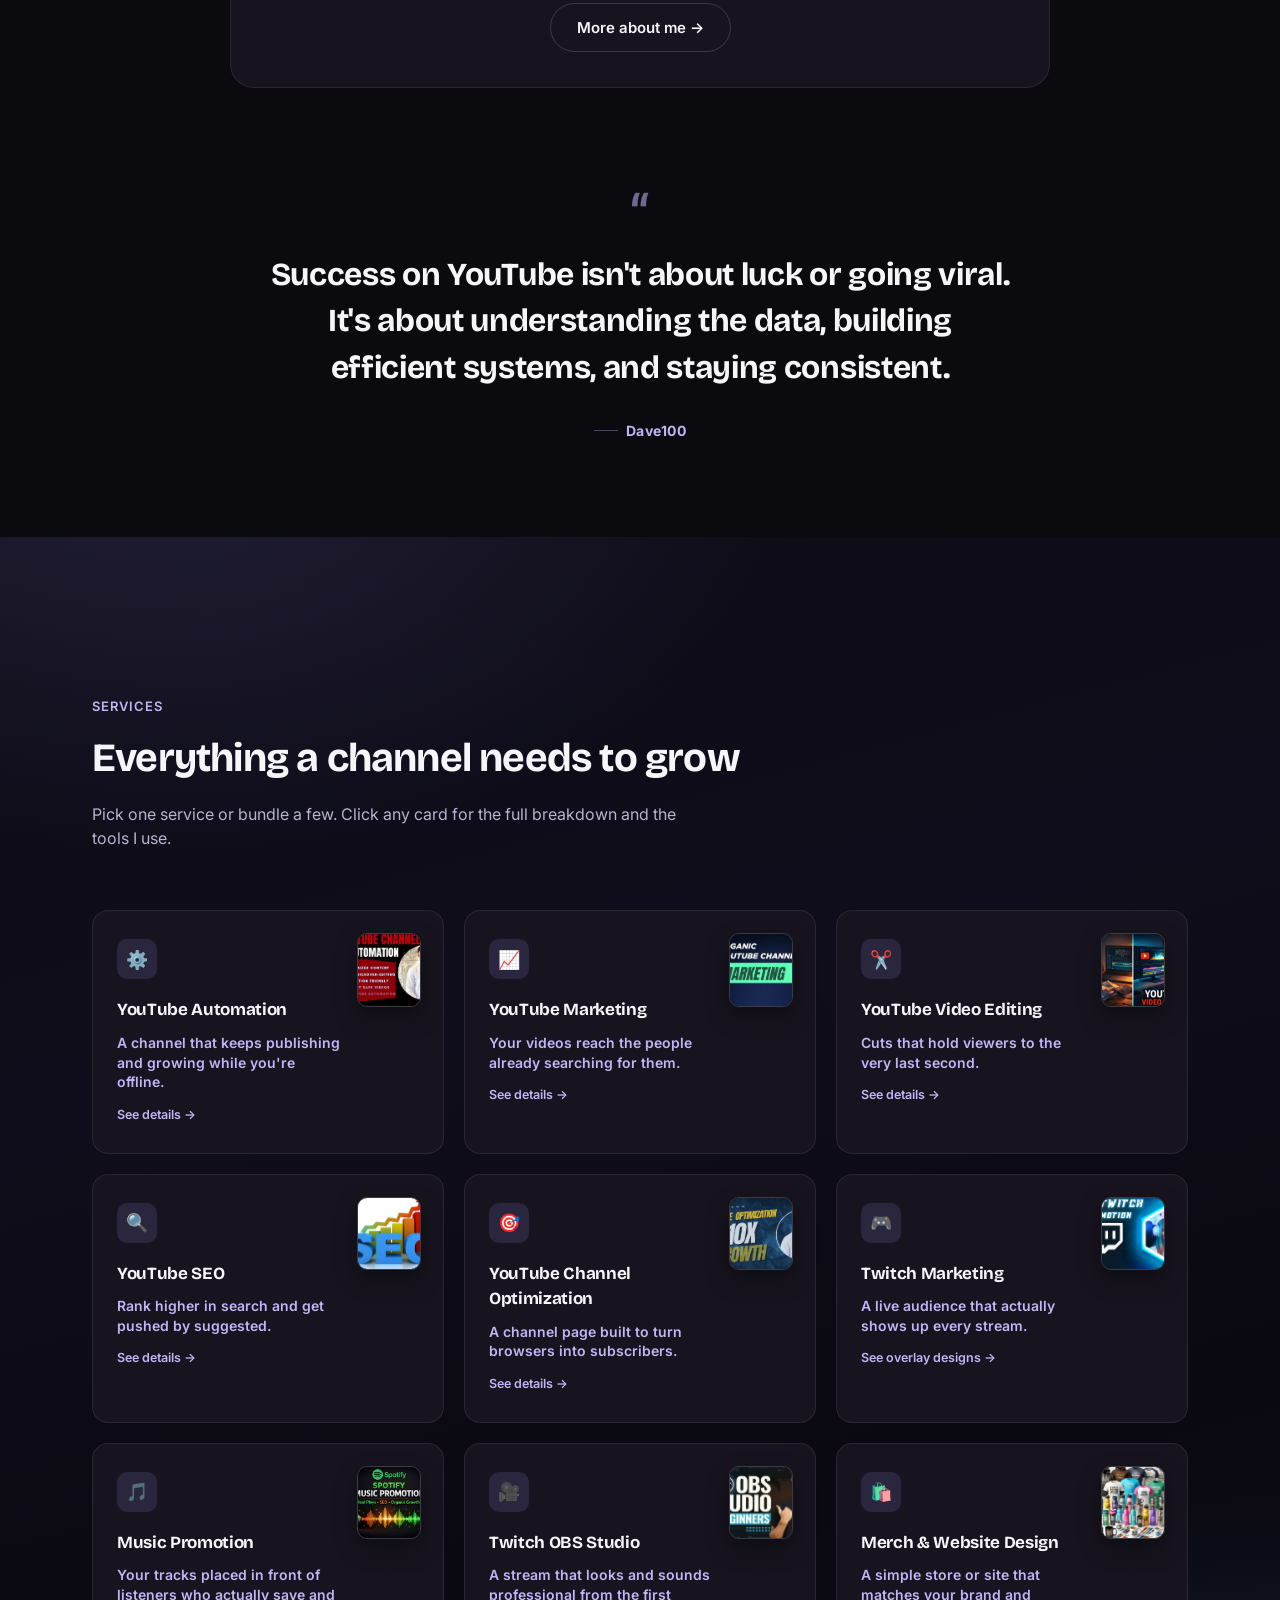
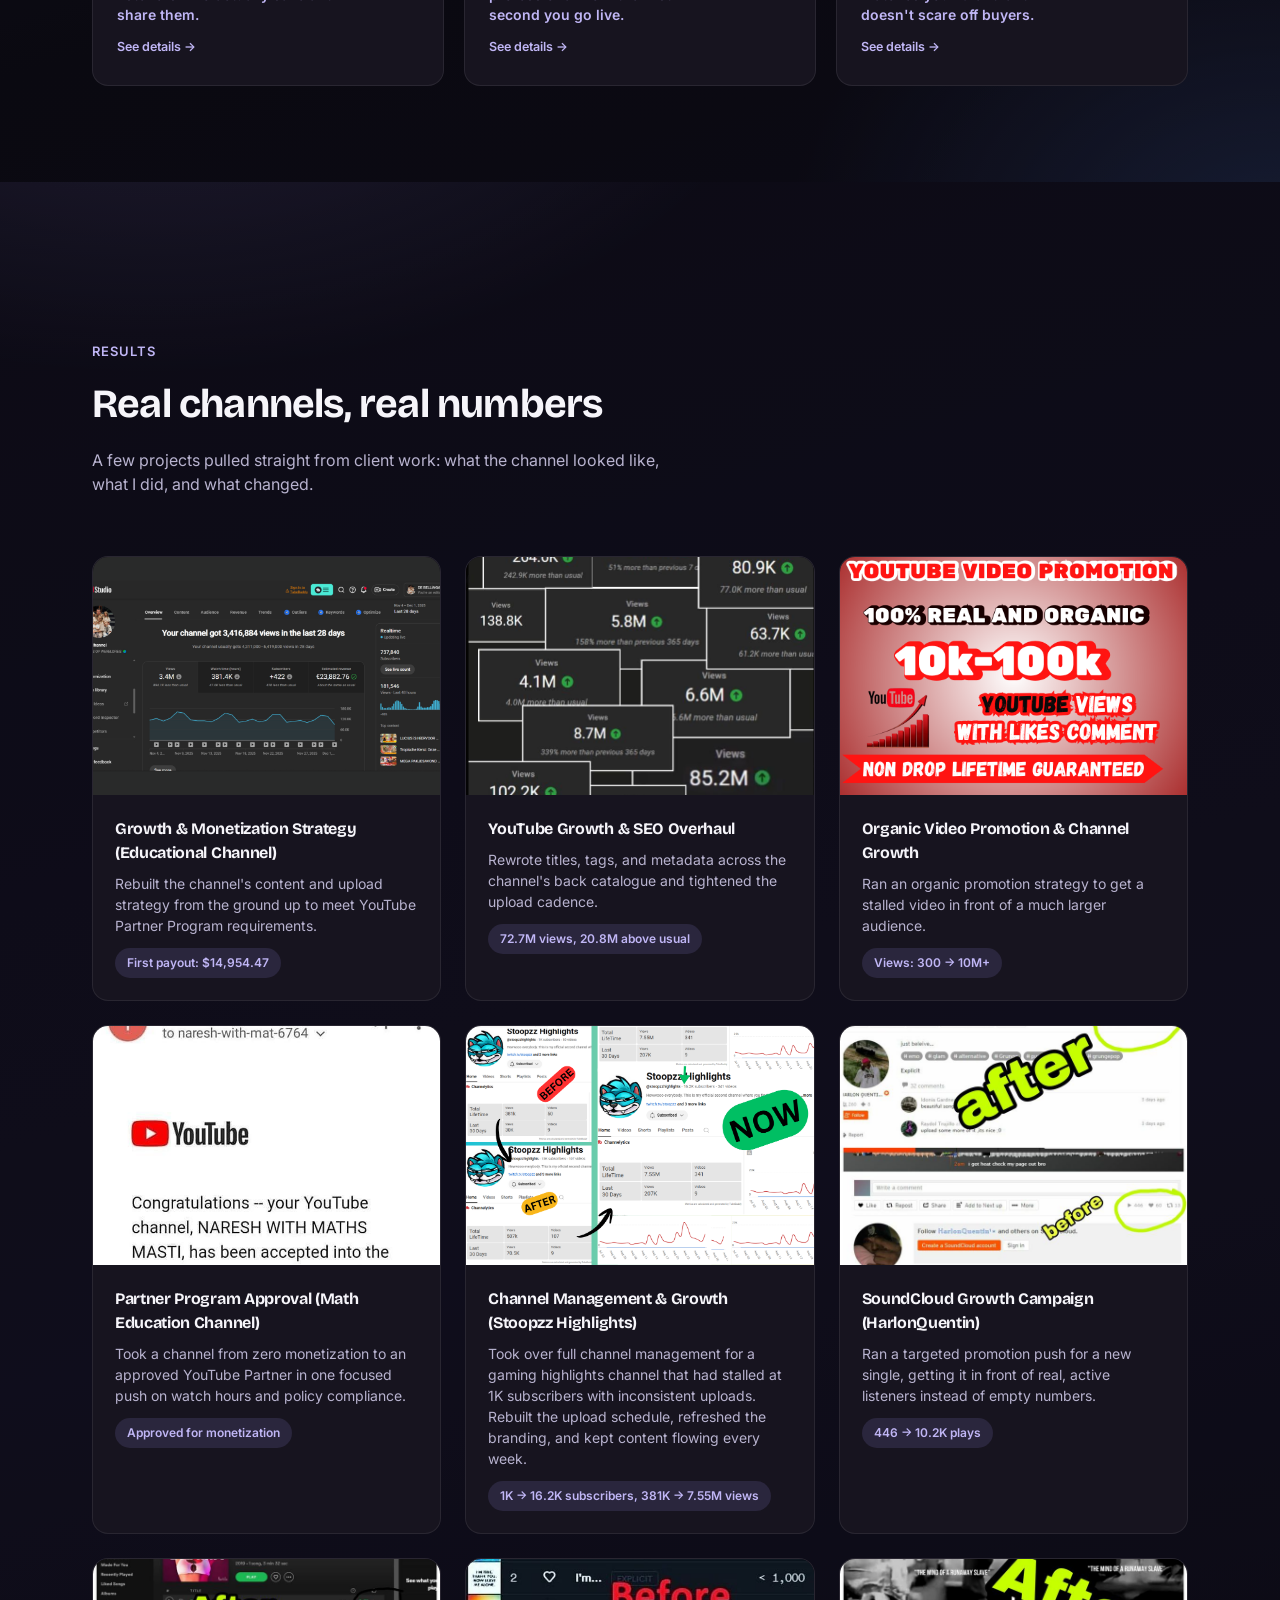
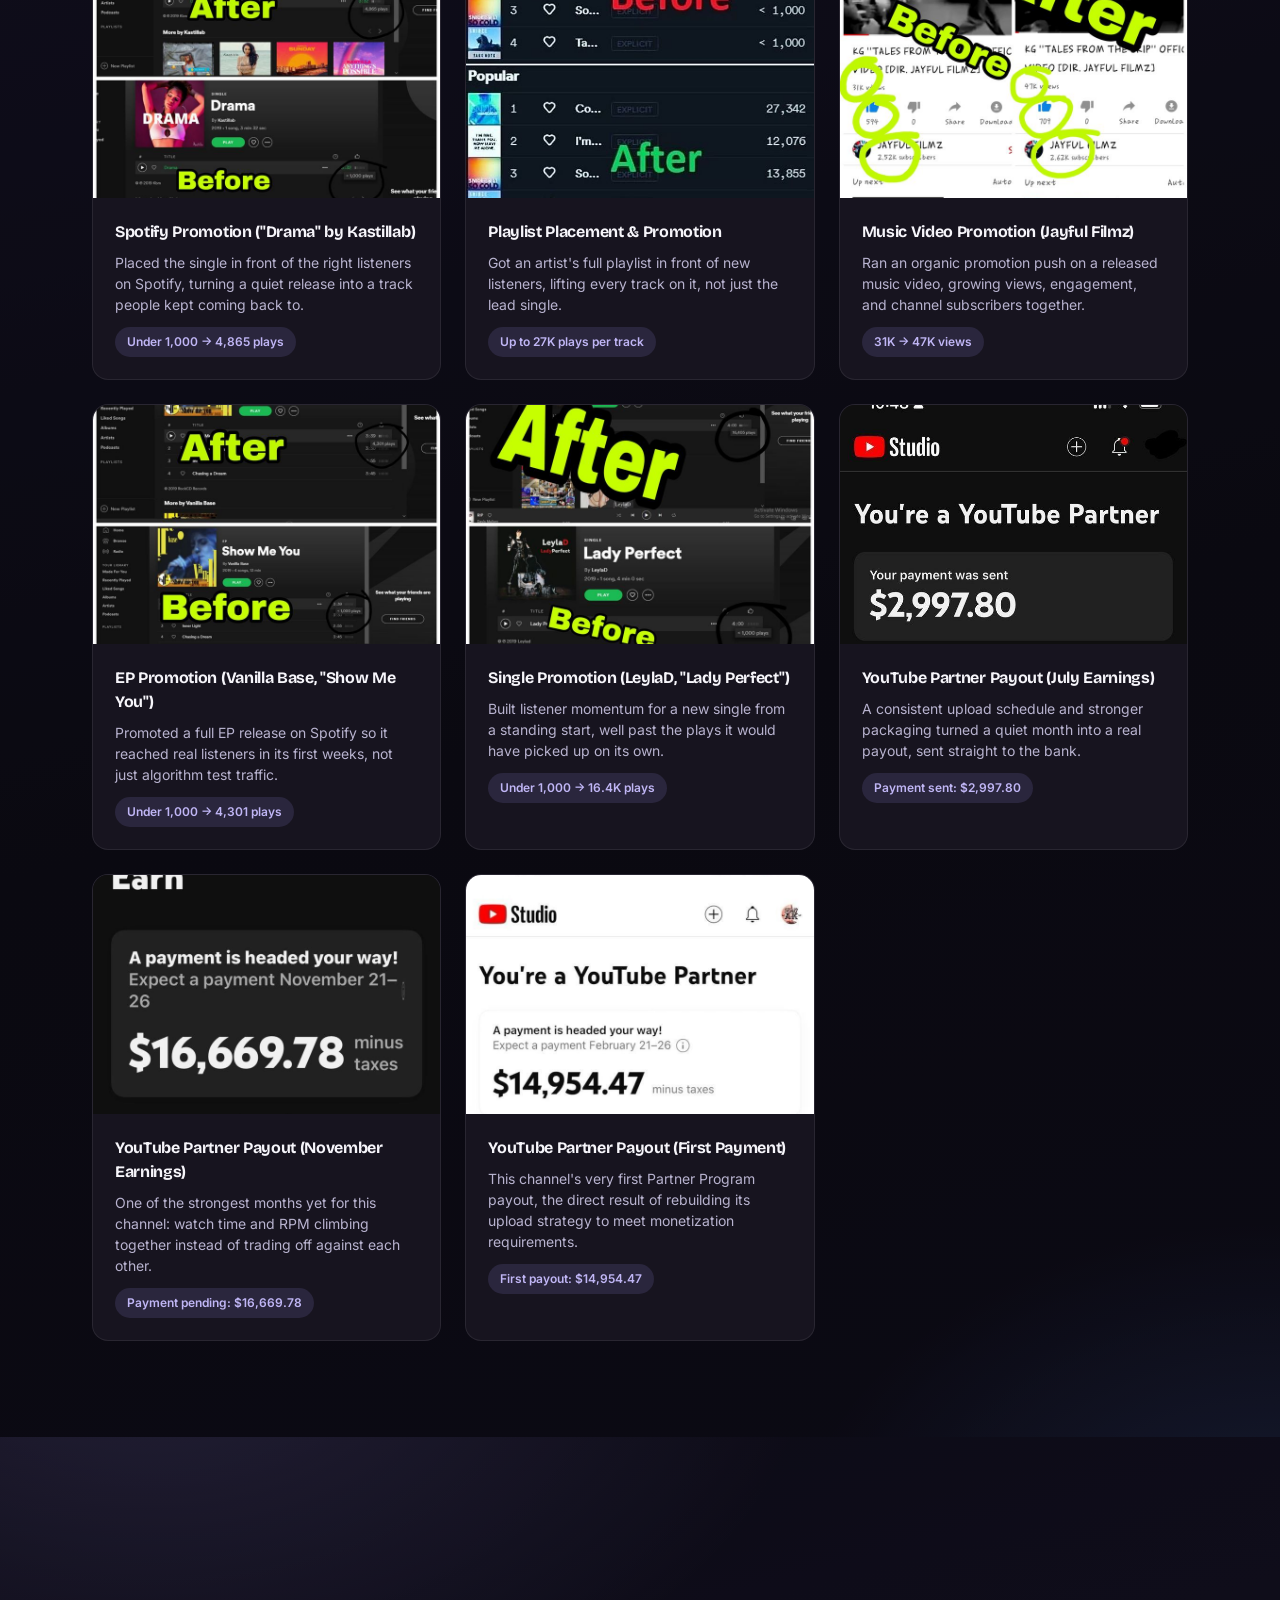
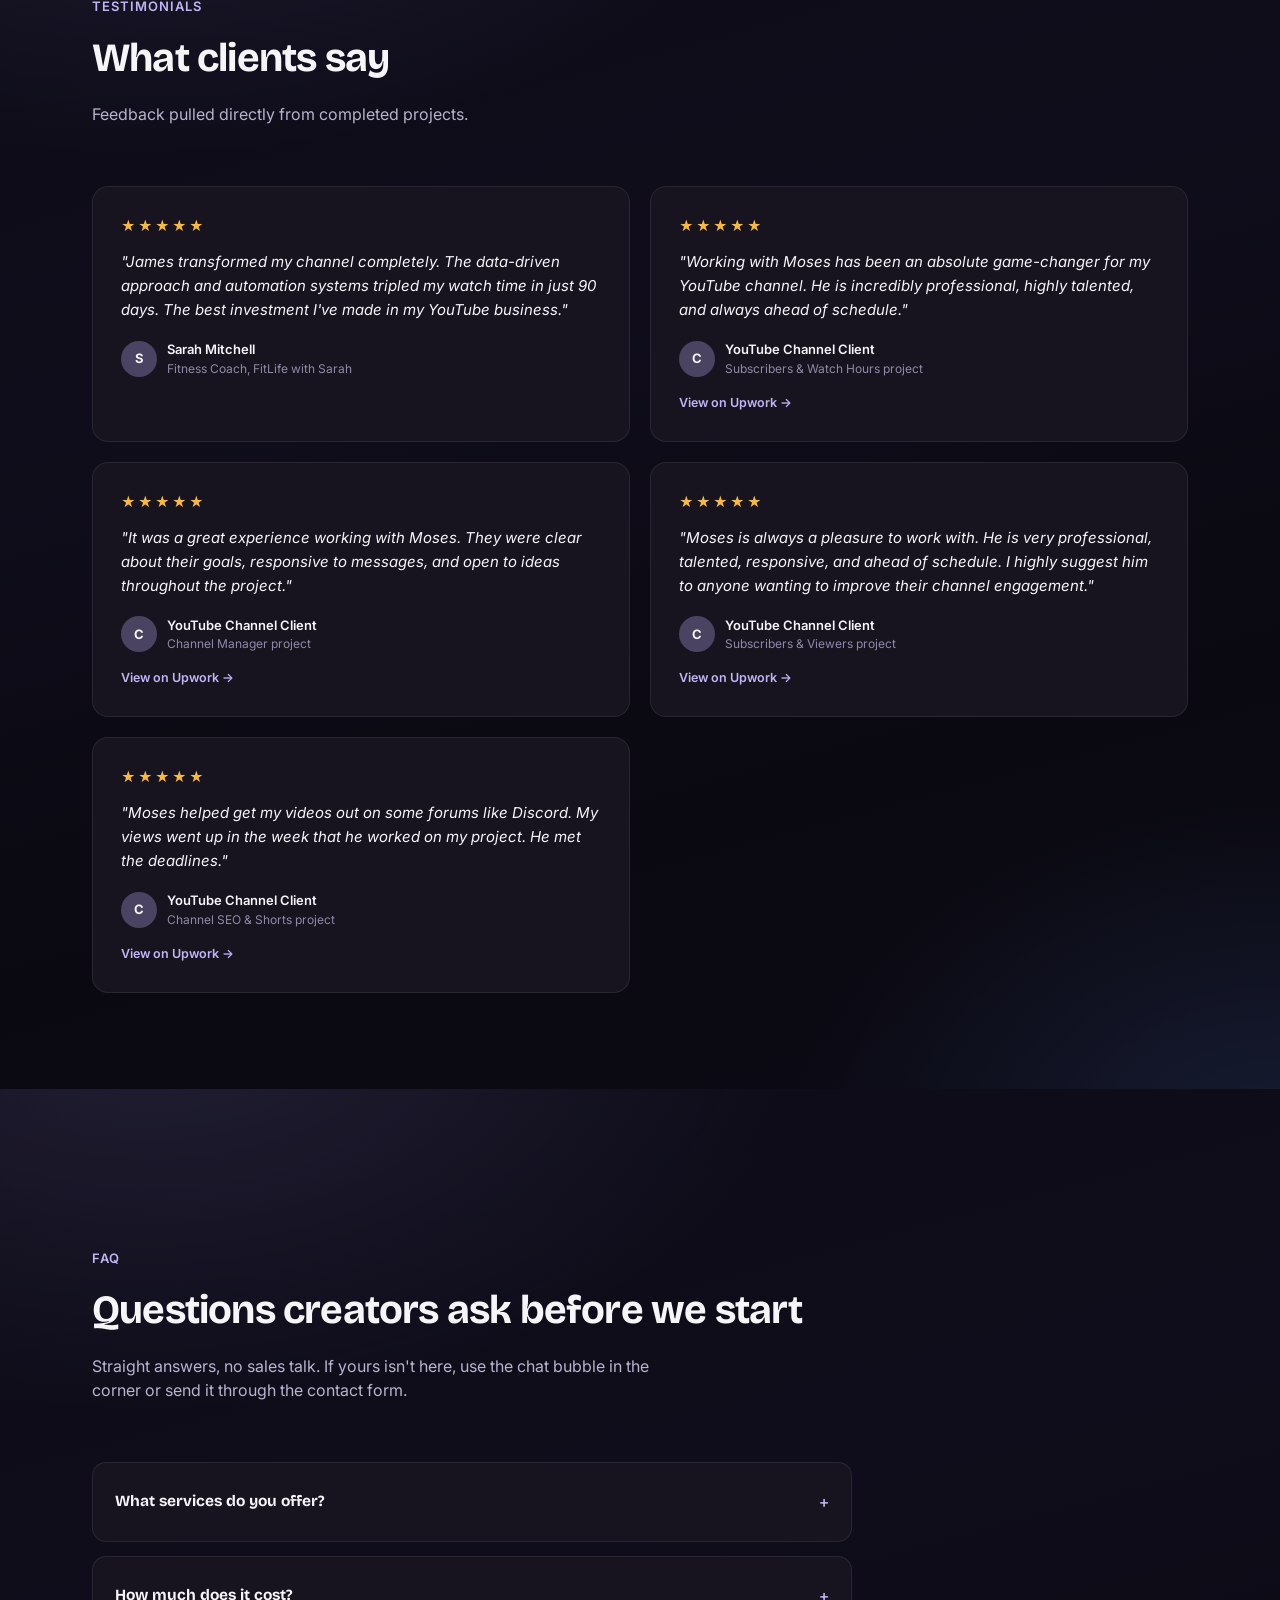
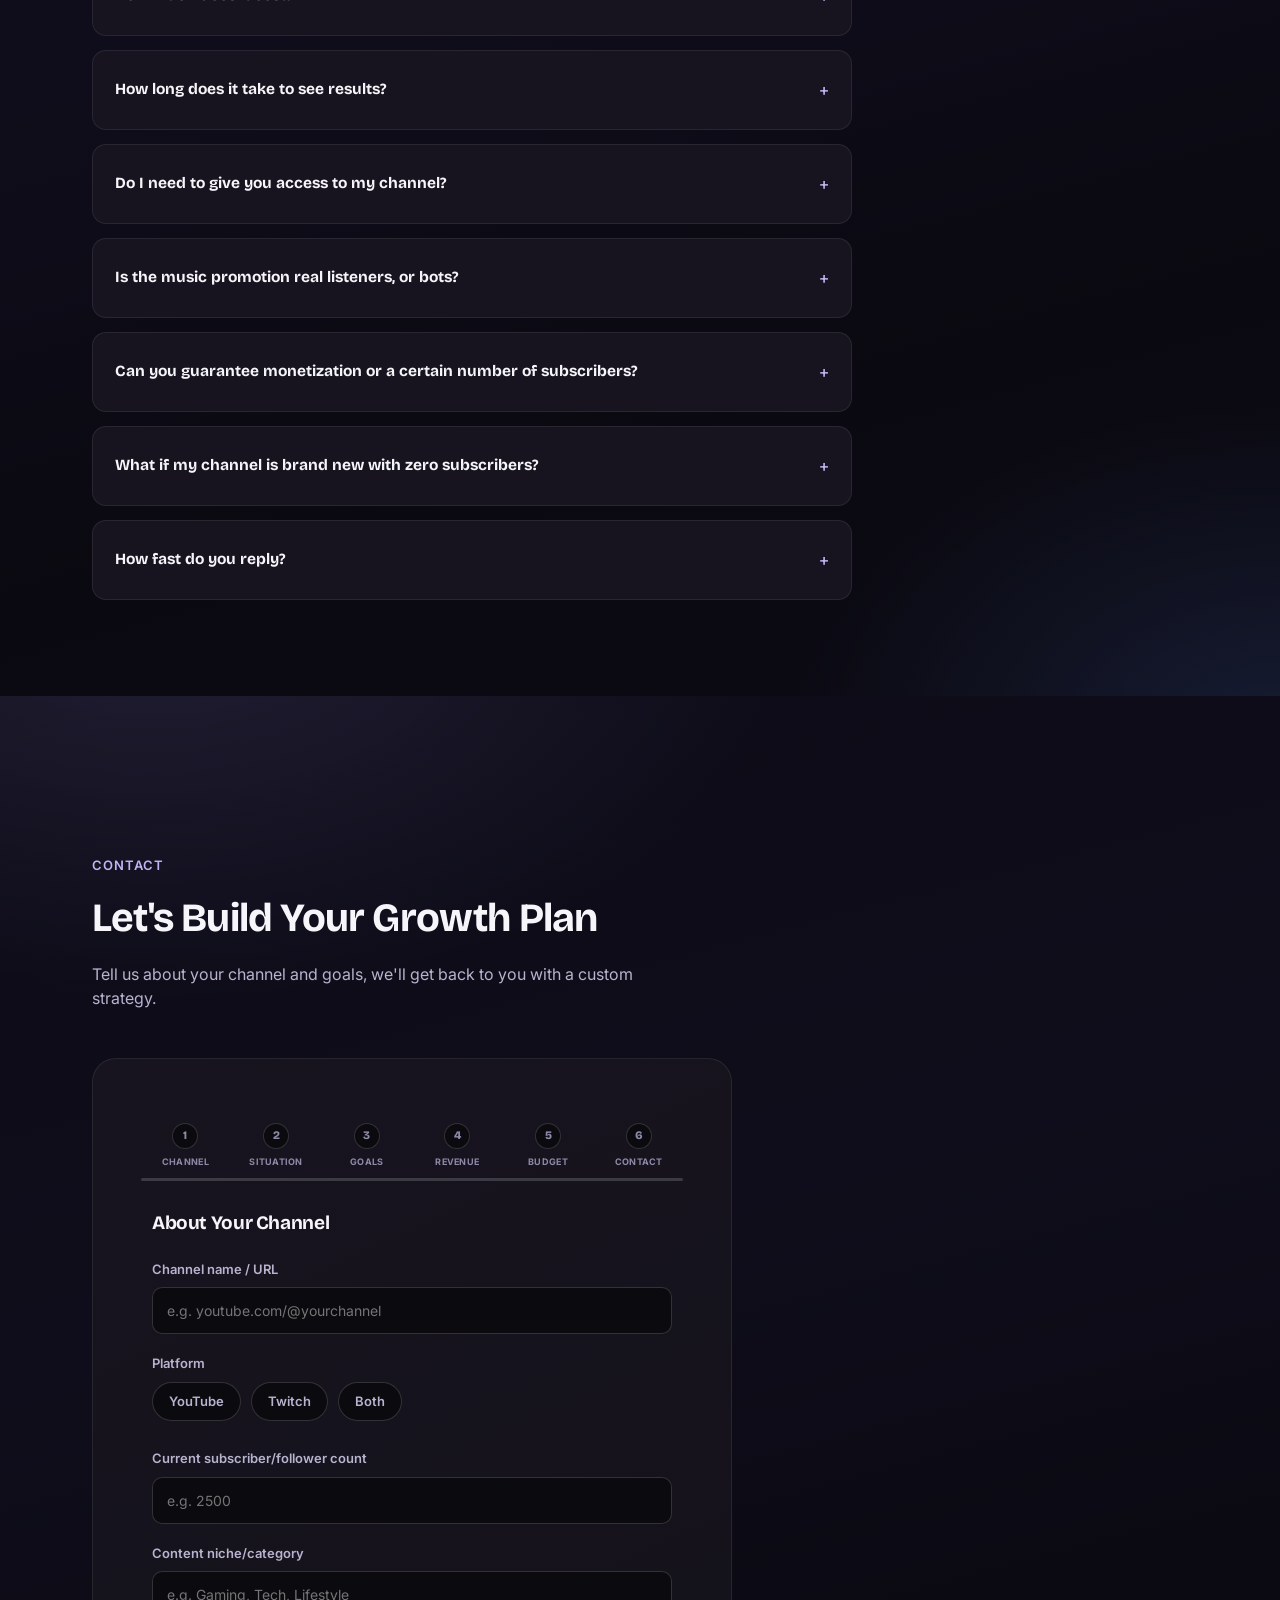
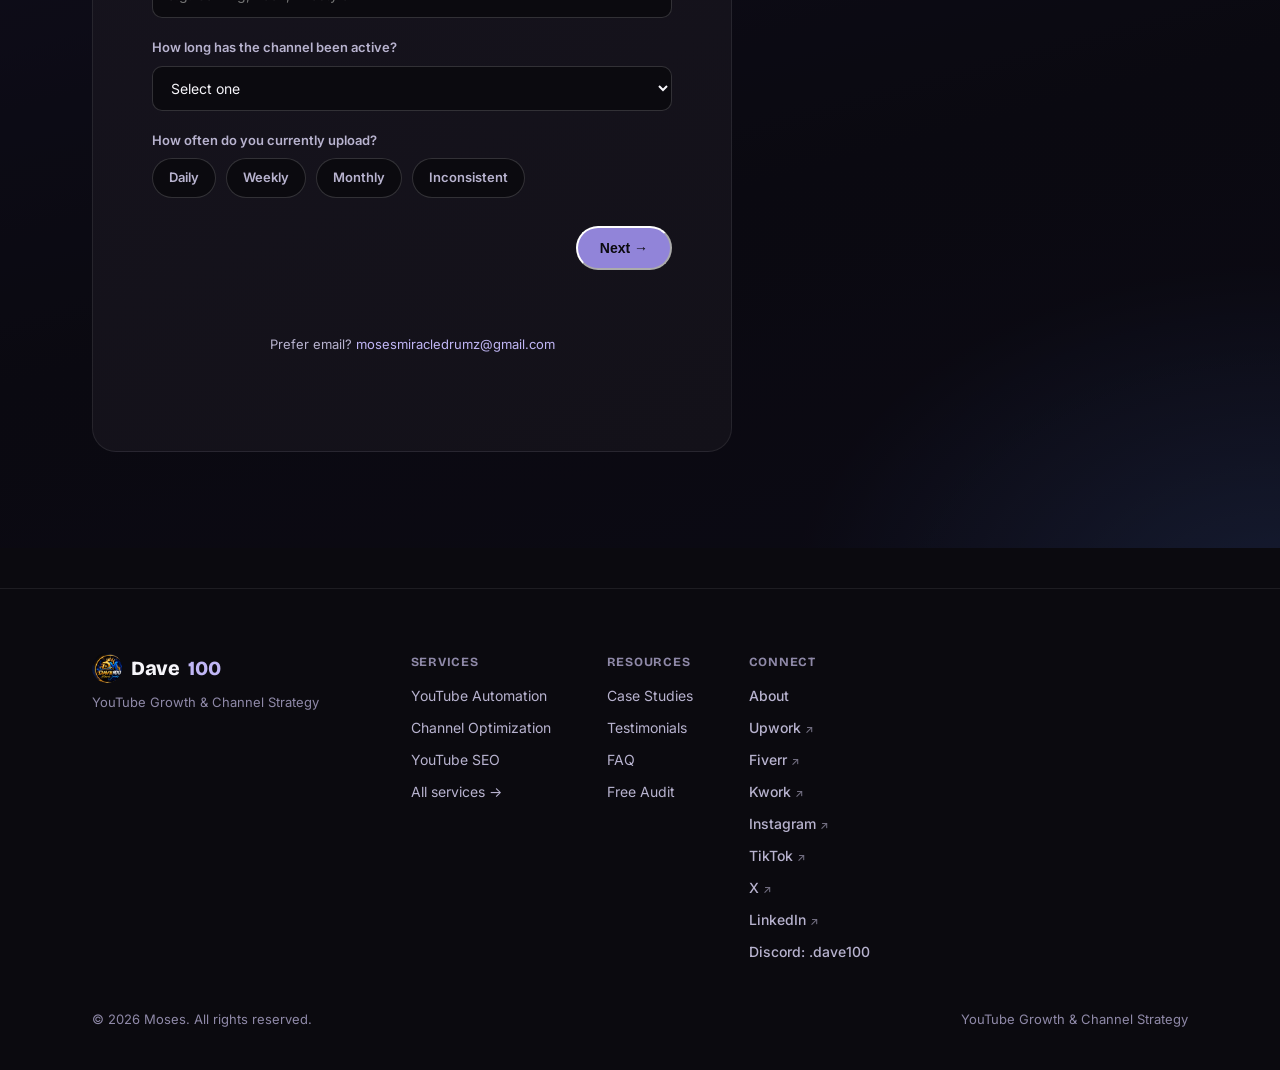
==== commit 253ee826: "Fix: Add working Formspree ID to contact form" ====
--- a/index.html
+++ b/index.html
@@ -592,7 +592,7 @@
         <div class="wizard-progress-track"><div class="wizard-progress-fill" id="wizardProgressFill"></div></div>
       </div>
 
-      <form class="contact-form wizard-form" id="contactForm" action="https://formspree.io/f/YOUR_FORM_ID" method="POST">
+      <form class="contact-form wizard-form" id="contactForm" action="https://formspree.io/f/xgawnvky" method="POST">
         <input type="hidden" name="_subject" value="New growth plan request from mosesjamesdave100.com">
 
         <div class="wizard-panel" data-step="1">
